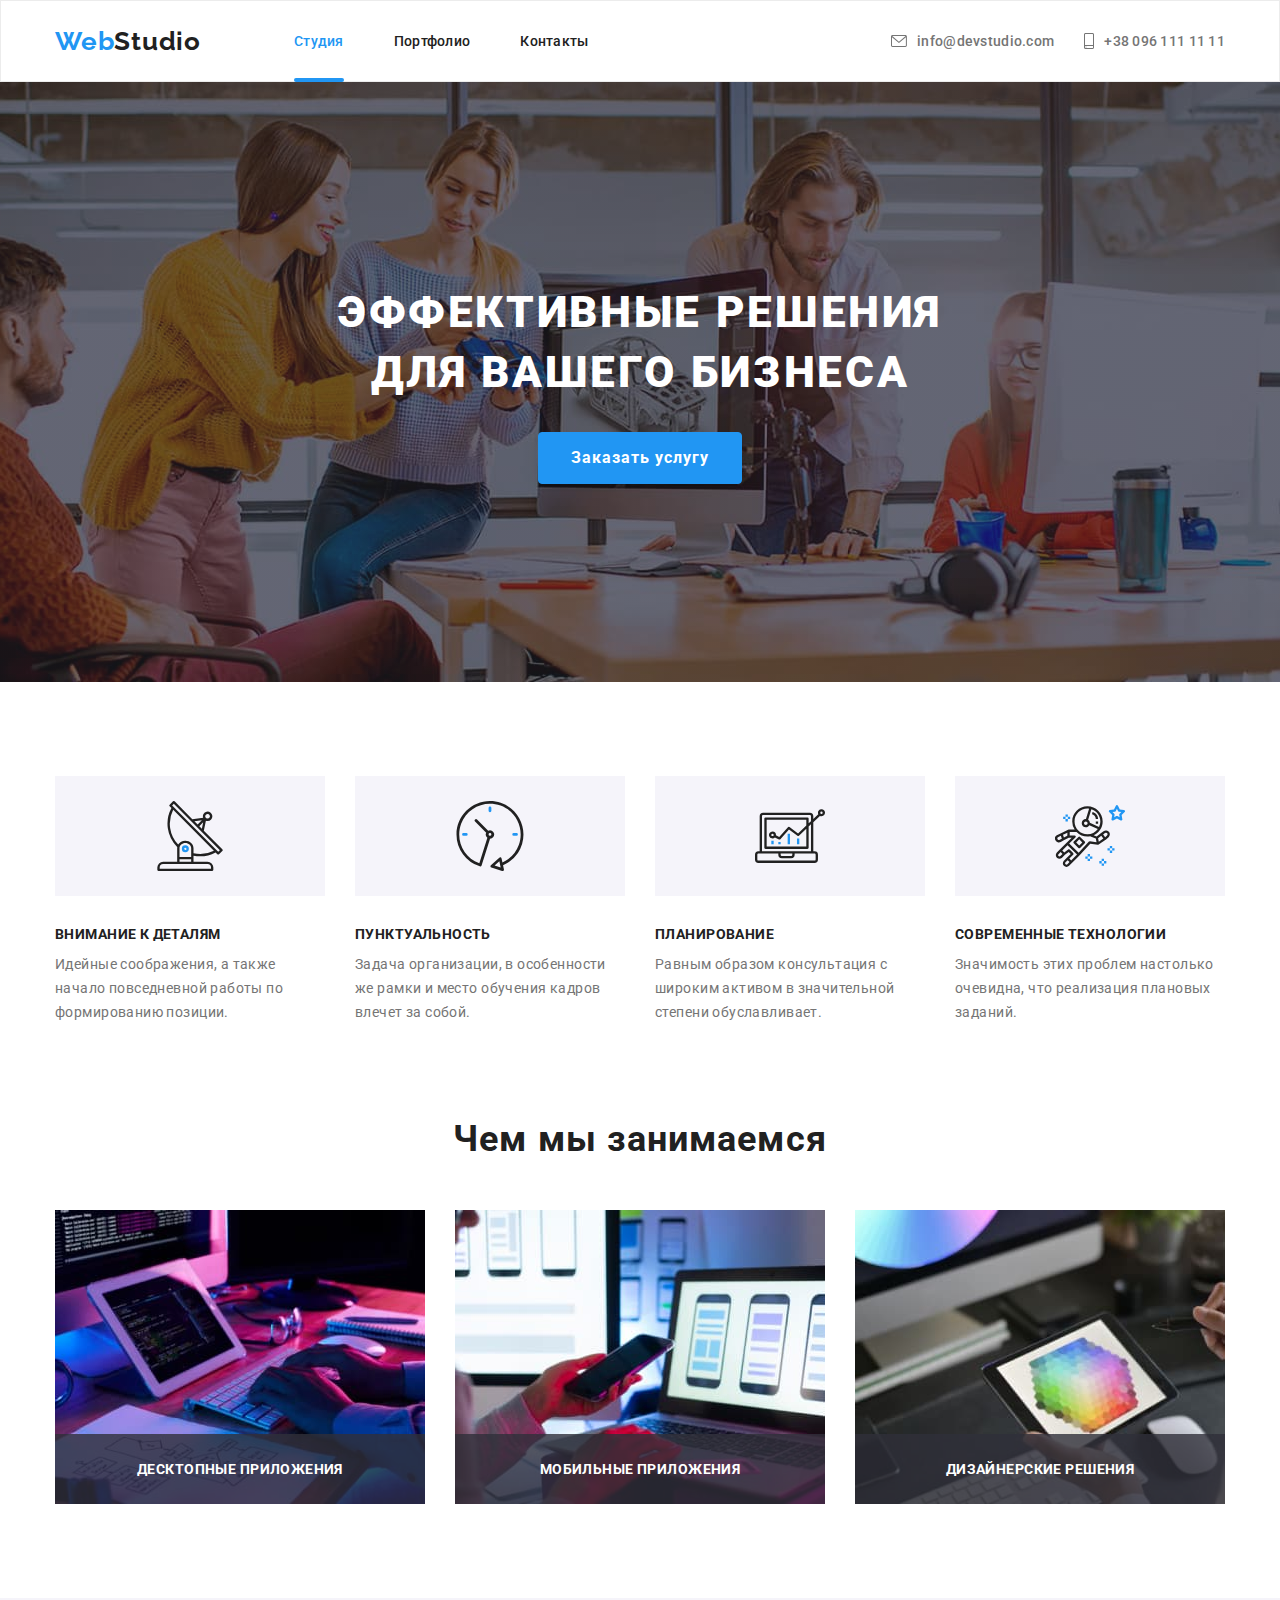
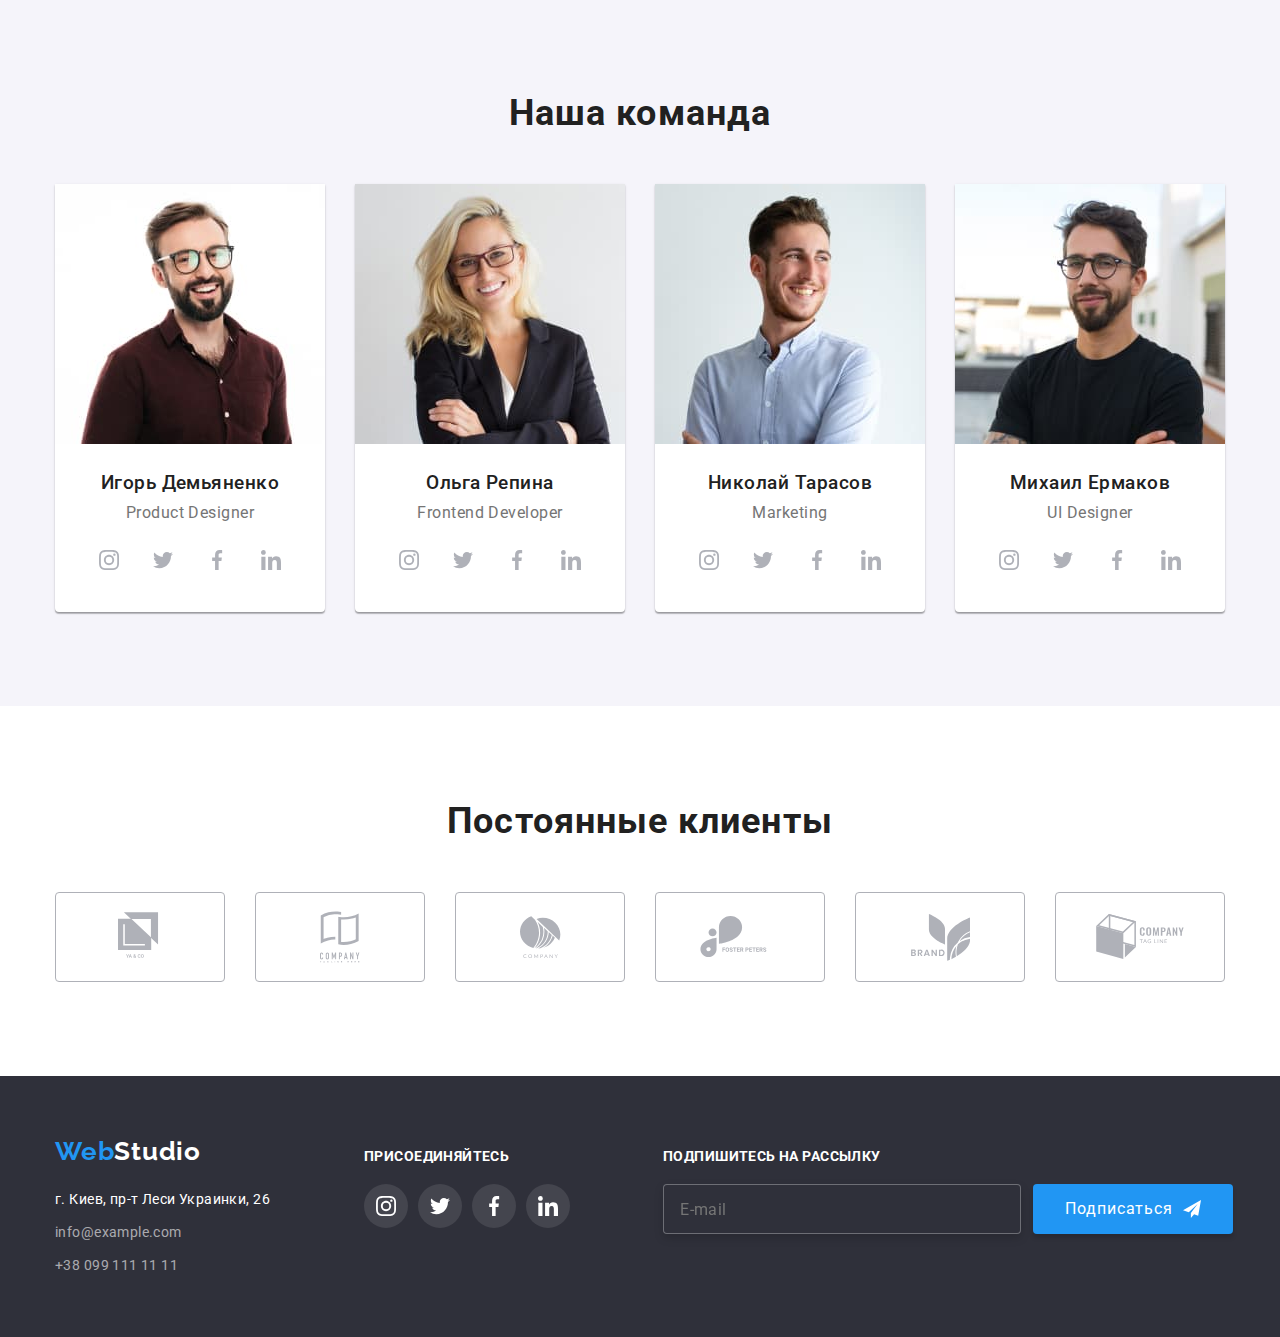
==== index.html @ a50c36ca "hw07-v1" ====
<!DOCTYPE html>
<html lang="ru">
  <head>
    <meta charset="UTF-8">
    <meta name="viewport" content="width=device-width, initial-scale=1.0">
    <title>Головна</title>
    <!-- <link rel="stylesheet" href="./css/modern-normalize.min.css"> -->
    <!-- <link rel="stylesheet" href="https://cdnjs.cloudflare.com/ajax/libs/modern-normalize/1.0.0/modern-normalize.min.css"
      integrity="sha512-ISS7cAi1PEhQ8jnbJpJZMd29NlhNj4AWYyLOSp2CE/CsHxTCu+r+t0D2yoJudVrd0/8fTVPUVDzY5Tvli75u/g=="
      crossorigin="anonymous" /> -->
    <link rel="preconnect" href="https://fonts.gstatic.com">
    <link
      href="https://fonts.googleapis.com/css2?family=Raleway:wght@700&family=Roboto:wght@400;500;700;900&display=swap"
      rel="stylesheet">
    <link rel="stylesheet" href="./css/main.min.css">
  </head>
  <body>
    <header class="section section-header"> 
      <div class="container list">  
      <nav class="nav list">
        <a class="logo" href="./index.html"><span class="logo__accent">Web</span>Studio</a>
        <ul class="nav__list list">
          <li class="nav__item"><a href="./index.html" class="nav__current-link">Студия</a></li>
          <li class="nav__item"><a href="./portfolio.html" class="nav__link">Портфолио</a></li>
          <li class="nav__item"><a href="#" class="nav__link">Контакты</a></li>
        </ul>   
      </nav> 
      <ul class="contacts list">   
        <li class="contacts__first-item">
          <a class="contacts__link link" href="mailto:info@devstudio.com">
            <svg class="contacts__icon" width="16px" height="12px">
              <use href="./images/icons.svg#mail"></use>
            </svg>
            <p>info@devstudio.com</p>
          </a>
        </li>
        <li>
          <a class="contacts__link link" href="tel:+380961111111">
            <svg class="contacts__icon" width="10px" height="16px">
              <use href="./images/icons.svg#smartphone"></use>
            </svg>
            <p>+38 096 111 11 11</p>
        </a> 
        </li>
      </ul>
      </div>
    </header>
    <main>
      <section class="title-section">
        <div class="container">
        <h1 class="title">Эффективные решения для вашего бизнеса</h1>
        <button class="title-button" data-modal-open>Заказать услугу</button>
        </div>
      </section>  
      <section class="decision-section">
        <div class="container decision">
        <ul class="decision-list">
          <li class="decision-list-li decision-list-item">
            <article class="decision-section-card">
              <div class="decision-icon-div">
                <svg class="decision-icon" width="70px" height="70px">
                  <use href="./images/icons.svg#antenna"></use>
                </svg>
              </div> 
              <div class="decision-card-content">
                <h3 class="decision-item">Внимание к деталям</h3>
                <p class="decision-item-text">Идейные соображения, а также начало повседневной работы по формированию позиции.</p>
              </div>
            </article>
          </li> 
          <li class="decision-list-li decision-list-item">
            <article class="decision-section-card">
              <div class="decision-icon-div">
                <svg class="decision-icon" width="70px" height="70px">
                  <use href="./images/icons.svg#clock"></use>
                </svg>
              </div>
              <div class="decision-card-content">
                <h3 class="decision-item">Пунктуальность</h3>
                <p class="decision-item-text">Задача организации, в особенности же рамки и место обучения кадров влечет за собой.</p>
              </div>
            </article>
          </li> 
          <li class="decision-list-li decision-list-item">
            <article class="decision-section-card">
              <div class="decision-icon-div">
                <svg class="decision-icon" width="70px" height="70px">
                  <use href="./images/icons.svg#diagram"></use>
                </svg>
              </div>
              <div>
                <h3 class="decision-item">Планирование</h3>
                <p class="decision-item-text">Равным образом консультация с широким активом в значительной степени обуславливает.</p>
              </div>
            </article>
          </li> 
          <li class="decision-list-li">
            <article class="decision-section-card">
              <div class="decision-icon-div">
                <svg class="decision-icon" width="70px" height="70px">
                  <use href="./images/icons.svg#astronaut"></use>
                </svg>
              </div>
              <div>
                <h3 class="decision-item">Современные технологии</h3>
                <p class="decision-item-text">Значимость этих проблем настолько очевидна, что реализация плановых заданий.</p>
              </div>
            </article>  
           </li> 
          </ul>
        </div>  
      </section>
      <section class="we-do-section">
        <div class="container">
        <h2 class="subtitle">Чем мы занимаемся</h2>
          <ul class="we-do-ul">
            <li class="we-do-ul-li">
              <div class="we-do-thumb">
                <div>
                  <img src="./images/we_do_1.jpg" alt="close-up-image-programer-working-his-desk-office">
                </div>
                <div class="we-do-thumb-paragraph">
                  <p>Десктопные приложения</p>
                </div> 
              </div>
            </li>
            <li class="we-do-ul-li">
              <div class="we-do-thumb">
                <div>
                  <img src="./images/we_do_2.jpg" alt="web-ui-designers-are-developing-application-smartphones-team-creators-is-working-interface-mobile-phones">
                </div>
                <div class="we-do-thumb-paragraph">
                  <p>Мобильные приложения</p>
                </div>
              </div>
            </li>
            <li class="we-do-ul-li">
              <div class="we-do-thumb">
                <div>
                  <img src="./images/we_do_3.jpg" alt="creative-artist-web-design-with-working-colour-selection-graphic-tablet">
                </div>
                <div class="we-do-thumb-paragraph">
                  <p>Дизайнерские решения</p>
                </div>
              </div>
            </li>
          </ul> 
        </div>
      </section>
      <section class="team-section">
        <div class="container">
        <h2 class="subtitle">Наша команда</h2>
        <ul class="team-section-ul">
          <li class="team-section-li">
            <article class="team-section-card">
              <div class="team-section-card-img">
                <img src="./images/team_ihor_1.jpg" alt="demianenko-ihor">
              </div>
              <div class="team-section-card-content">
                <h3 class="team-section-name team-section-name-one">Игорь Демьяненко</h3>
                <p class="team-section-position">Product Designer</p>  
                <ul class="social-link">
                  <li class="social-link-li">
                    <a class="social-link-a" href="#">
                      <svg class="social-link-icon" width="20px" height="20px">
                        <use href="./images/icons.svg#instagram"></use>
                      </svg>
                    </a>
                  </li>
                  <li class="social-link-li">
                    <a class="social-link-a" href="#">
                      <svg class="social-link-icon" width="20px" height="20px">
                        <use href="./images/icons.svg#twitter"></use>
                      </svg>
                    </a>
                  </li>
                  <li class="social-link-li">
                    <a class="social-link-a" href="#">
                      <svg class="social-link-icon" width="20px" height="20px">
                        <use href="./images/icons.svg#facebook"></use>
                      </svg>
                    </a>
                  </li>
                  <li class="social-link-li">
                    <a class="social-link-a" href="#">
                      <svg class="social-link-icon" width="20px" height="20px">
                        <use href="./images/icons.svg#linkedin"></use>
                      </svg>
                    </a>
                  </li>
                </ul>    
              </div>
            </article>            
          </li>                
          <li class="team-section-li">
            <article class="team-section-card">
              <div class="team-section-card-img">
                <img src="./images/team_olga_2.jpg" alt="repina-olga">
              </div>
              <div class="team-section-card-content">
                <h3 class="team-section-name">Ольга Репина</h3>
                <p class="team-section-position">Frontend Developer</p>
                <ul class="social-link">
                  <li class="social-link-li">
                    <a class="social-link-a" href="#">
                      <svg class="social-link-icon" width="20px" height="20px">
                        <use href="./images/icons.svg#instagram"></use>
                      </svg>
                    </a>
                  </li>
                  <li class="social-link-li">
                    <a class="social-link-a" href="#">
                      <svg class="social-link-icon" width="20px" height="20px">
                        <use href="./images/icons.svg#twitter"></use>
                      </svg>
                    </a>
                  </li>
                  <li class="social-link-li">
                    <a class="social-link-a" href="#">
                      <svg class="social-link-icon" width="20px" height="20px">
                        <use href="./images/icons.svg#facebook"></use>
                      </svg>
                    </a>
                  </li>
                  <li class="social-link-li">
                    <a class="social-link-a" href="#">
                      <svg class="social-link-icon" width="20px" height="20px">
                        <use href="./images/icons.svg#linkedin"></use>
                      </svg>
                    </a>
                  </li>
                </ul>
              </div>
            </article>               
          </li>               
          <li class="team-section-li">
            <article class="team-section-card">
              <div class="team-section-card-img">
                <img src="./images/team_nikolai_3.jpg" alt="tarasov-nikolai">
              </div>
              <div class="team-section-card-content">
                <h3 class="team-section-name">Николай Тарасов</h3>
                <p class="team-section-position">Marketing</p>
                <ul class="social-link">
                  <li class="social-link-li">
                    <a class="social-link-a" href="#">
                      <svg class="social-link-icon" width="20px" height="20px">
                        <use href="./images/icons.svg#instagram"></use>
                      </svg>
                    </a>
                  </li>
                  <li class="social-link-li">
                    <a class="social-link-a" href="#">
                      <svg class="social-link-icon" width="20px" height="20px">
                        <use href="./images/icons.svg#twitter"></use>
                      </svg>
                    </a>
                  </li>
                  <li class="social-link-li">
                    <a class="social-link-a" href="#">
                      <svg class="social-link-icon" width="20px" height="20px">
                        <use href="./images/icons.svg#facebook"></use>
                      </svg>
                    </a>
                  </li>
                  <li class="social-link-li">
                    <a class="social-link-a" href="#">
                      <svg class="social-link-icon" width="20px" height="20px">
                        <use href="./images/icons.svg#linkedin"></use>
                      </svg>
                    </a>
                  </li>
                </ul>
              </div>
            </article>            
          </li>               
          <li class="team-section-li">
            <article class="team-section-card">
              <div class="team-section-card-img">
                <img src="./images/team_mikhail_4.jpg" alt="yermakov-mikhail">
              </div>
                <div class="team-section-card-content">
                <h3 class="team-section-name">Михаил Ермаков</h3>
                <p class="team-section-position">UI Designer</p>
                <ul class="social-link">
                  <li class="social-link-li">
                    <a class="social-link-a" href="#">
                      <svg class="social-link-icon" width="20px" height="20px">
                        <use href="./images/icons.svg#instagram"></use>
                      </svg>
                    </a>
                  </li>
                  <li class="social-link-li">
                    <a class="social-link-a" href="#">
                      <svg class="social-link-icon" width="20px" height="20px">
                        <use href="./images/icons.svg#twitter"></use>
                      </svg>
                    </a>
                  </li>
                  <li class="social-link-li">
                    <a class="social-link-a" href="#">
                      <svg class="social-link-icon" width="20px" height="20px">
                        <use href="./images/icons.svg#facebook"></use>
                      </svg>
                    </a>
                  </li>
                  <li class="social-link-li">
                    <a class="social-link-a" href="#">
                      <svg class="social-link-icon" width="20px" height="20px">
                        <use href="./images/icons.svg#linkedin"></use>
                      </svg>
                    </a>
                  </li>
                </ul>
              </div>
            </article>           
          </li>
        </ul>
      </div>
      </section>
      <section class="clients-section">
        <div class="container">
          <h2 class="subtitle">Постоянные клиенты</h2>
          <ul class="clients-ul">
            <li class="clients-li">
              <a class="clients-a" href="#">
                <svg class="clients-icon" width="44.27px" height="49.23px">
                  <use href="./images/icons.svg#client-logo-1"></use>
                </svg>
              </a>
            </li>
            <li class="clients-li">
              <a class="clients-a" href="#">
                <svg class="clients-icon" width="40px" height="52px">
                  <use href="./images/icons.svg#client-logo-2"></use>
                </svg>
              </a>
            </li>
            <li class="clients-li">
              <a class="clients-a" href="#">
                <svg class="clients-icon" width="41px" height="42.6px">
                  <use href="./images/icons.svg#client-logo-3"></use>
                </svg>
              </a>
            </li>
            <li class="clients-li">
              <a class="clients-a" href="#">
                <svg class="clients-icon" width="79.66px" height="42.02px">
                  <use href="./images/icons.svg#client-logo-4"></use>
                </svg>
              </a>
            </li>
            <li class="clients-li">
              <a class="clients-a" href="#">
                <svg class="clients-icon" width="59px" height="47px">
                  <use href="./images/icons.svg#client-logo-5"></use>
                </svg>
              </a>
            </li>
            <li class="clients-li">
              <a class="clients-a" href="#">
                <svg class="clients-icon" width="88.48px" height="45.44px">
                  <use href="./images/icons.svg#client-logo-6"></use>
                </svg>
              </a>
           </li>
          </ul>
        </div>
      </section>
    </main>   
    <footer class="section footer-section">
      <div class="container footer">
        <div class="footer-contacts footer__div">
          <a href="./index.html" class="logo footer-contacts__logo"><span class="logo__accent">Web</span>Studio</a>
          <address>
            <p>г. Киев, пр-т Леси Украинки, 26</p>
            <ul class="footer-contacts__list">
              <li class="footer-contacts__item"><a href="mailto:info@example.com" class="footer-contacts__link">info@example.com</a></li>
              <li class="footer-contacts__item"><a href="tel:+380991111111" class="footer-contacts__link">+38 099 111 11 11</a></li>
            </ul>
          </address>          
        </div>
        <div class="footer-social-links footer__div">
          <p class="footer-social-links__topic footer__topic">Присоединяйтесь</p>
          <ul class="footer-social-links__list social-link">
            <li class="footer-social-links__item">
              <a class="social-link-a" href="#">
                <svg class="social-link-icon" width="20px" height="20px">
                  <use href="./images/icons.svg#instagram"></use>
                </svg>
              </a>
            </li>
            <li class="footer-social-links__item">
              <a class="social-link-a" href="#">
                <svg class="social-link-icon" width="20px" height="20px">
                  <use href="./images/icons.svg#twitter"></use>
                </svg>
              </a>
            </li>
            <li class="footer-social-links__item">
              <a class="social-link-a" href="#">
                <svg class="social-link-icon" width="20px" height="20px">
                  <use href="./images/icons.svg#facebook"></use>
                </svg>
              </a>
            </li>
            <li class="footer-social-links__item">
              <a class="social-link-a" href="#">
                <svg class="social-link-icon" width="20px" height="20px">
                  <use href="./images/icons.svg#linkedin"></use>
                </svg>
              </a>
            </li>
          </ul>  
        </div>
        <div class="footer__div"> 
          <p class="footer__topic">Подпишитесь на рассылку</p>
          <div class="footer-signup">
             <div>
              <input type="email" class="footer-signup__input" name="footer-signup-input" placeholder="E-mail"/>
             </div>
            <div>
              <button type="submit" class="footer-signup__button">Подписаться
                <svg class="footer-signup__icon" width="18px" height="18px">
                  <use href="./images/icons.svg#icon-send"></use>
                </svg>
              </button>
            </div>  
          </div>
        </div>
      </div>
    </footer>
    <div class="backdrop is-hidden" data-modal>
      <div class="modal">
        <div class="modal__close-div">
          <button class="modal__close-button" data-modal-close>
            <svg width="18px" height="18px">
              <use href="./images/icons.svg#close-button"></use>
            </svg>
          </button>
        </div>
        <div>
          <form class="signup-form" name="signup_form" autocomplete="on" novalidate>
            <ul class="signup-form__list">
              <li>
                <b class="signup-form__title">Оставьте свои данные, мы вам перезвоним</b>
              </li>
              <li class="signup-form__item">
                <label for="signup-username" class="signup-form__label">Имя</label>
                <div class="signup-form__div">
                 <input type="text" class="signup-form__input" name="signup-username" id="signup-username"/>
                 <svg class="signup-form__icon" width="18px" height="18px">
                   <use href="./images/icons.svg#modal-person"></use>
                 </svg>
                </div> 
              </li>
              <li class="signup-form__item">
                <label for="signup-phone" class="signup-form__label">Телефон</label>
                <div class="signup-form__div">
                  <input type="tel" class="signup-form__input" name="signup-phone" id="signup-phone"/>
                  <svg class="signup-form__icon" width="18px" height="18px">
                    <use href="./images/icons.svg#modal-phone"></use>
                  </svg>
                </div>  
              </li>          
              <li class="signup-form__item">
                <label for="signup-email" class="signup-form__label">Почта</label>
                <div class="signup-form__div">
                  <input type="email" class="signup-form__input" name="signup-email" id="signup-email"/>
                  <svg class="signup-form__icon" width="18px" height="18px">
                    <use href="./images/icons.svg#modal-email"></use>
                  </svg>
                </div>
              </li>
              <li class="signup-form__item signup__comment">
                <label for="signup-comment" class="signup-form__label">Комментарий</label>
                <textarea class="signup-form__input comment-input" name="signup-comment" placeholder="Введите текст" id="signup-comment"></textarea>
              </li>
              <li class="signup-form__item signup-form__agreement">
                <label class="signup-form__label signup-form__agreement-label">
                  <input type="checkbox" class="signup-form__checkbox--default" name="signup-agreement" value="agree"/>
                  <!-- <span class="signup-checkbox"> -->
                    <svg class="signup-form__checkbox-icon" width="16px" height="15px">
                      <use href="./images/icons.svg#full-check"></use>
                    </svg>
                  <!-- </span> -->
                  <span class="signup-form__agreement-text">Соглашаюсь с рассылкой и принимаю <a class="signup-form__agreement-link" href="#">Условия договора</a></span>
                </label>
                <!-- <input type="checkbox" class="signup-checkbox-default" name="signup-agreement" value="agree" id="signup-agreement"/>
                <span class="signup-checkbox">
                  <svg class="signup-checkbox-icon" width="11px" height="8px">
                    <use href="./images/icons.svg#check"></use>
                  </svg>
                </span>
                <label for="signup-agreement" class="signup-label agreement-label">Соглашаюсь с рассылкой и принимаю <a class="agreement-link" href="#">Условия договора</a></label>  -->
              </li>
              <li class="signup-form__item-button button">
                <button type="submit" class="signup-form__button">Отправить</button>
              </li>
              <!-- <li class="signup-div-button button">
                <button type="submit" class="signup-button">Отправить</button>
              </li> -->
            </ul>                 
          </form>
        </div>
      </div>
    </div>
    <script src="./js/modal.js"></script>
    <!-- <script>
      (() => {
        const header = document.querySelector('.head-section');
        const { height } = header.getBoundingClientRect();
        document.body.style = 'padding-top: ${height}px';
      })();       
    </script> -->
  </body>
</html>
---- css/main.min.css ----
/*! modern-normalize v1.0.0 | MIT License | https://github.com/sindresorhus/modern-normalize */*,*::before,*::after{-webkit-box-sizing:border-box;box-sizing:border-box}:root{-moz-tab-size:4;-o-tab-size:4;tab-size:4}html{line-height:1.15;-webkit-text-size-adjust:100%}body{margin:0;padding:0}img{display:block;max-width:100%;height:auto}hr{height:0;color:inherit}abbr[title]{-webkit-text-decoration:underline dotted;text-decoration:underline dotted}b,strong{font-weight:bolder}code,kbd,samp,pre{font-family:ui-monospace, SFMono-Regular, Consolas, "Liberation Mono", Menlo, monospace;font-size:1em}small{font-size:80%}sub,sup{font-size:75%;line-height:0;position:relative;vertical-align:baseline}sub{bottom:-0.25em}sup{top:-0.5em}table{text-indent:0;border-color:inherit}button,input,optgroup,select,textarea{font-family:inherit;font-size:100%;line-height:1.15;margin:0}address{font-style:normal}ul{list-style:none;padding:0;margin:0}a{text-decoration:none}button,select{text-transform:none}button,[type="button"],[type="reset"],[type="submit"]{-webkit-appearance:button}::-moz-focus-inner{border-style:none;padding:0}:-moz-focusring{outline:1px dotted ButtonText}:-moz-ui-invalid{box-shadow:none}legend{padding:0}progress{vertical-align:baseline}::-webkit-inner-spin-button,::-webkit-outer-spin-button{height:auto}[type="search"]{-webkit-appearance:textfield;outline-offset:-2px}::-webkit-search-decoration{-webkit-appearance:none}::-webkit-file-upload-button{-webkit-appearance:button;font:inherit}summary{display:list-item}*{margin:0;padding:0;-webkit-box-sizing:border-box;box-sizing:border-box}body{font-family:'Roboto', sans-serif;color:#212121;font-style:normal;font-weight:400;font-size:14px;padding-left:0px}address p{margin:20px 0 0 0}textarea{resize:none}.logo{font-family:'Raleway', sans-serif;font-weight:700;font-size:26px;line-height:31px;letter-spacing:0.03em;outline:none;color:#212121;margin-right:93px}.logo__accent{color:#2196F3}.list{display:-webkit-box;display:-ms-flexbox;display:flex;list-style-type:none;-webkit-box-align:center;-ms-flex-align:center;align-items:center}.nav__list :not(:last-child){margin-right:50px}.nav__item{position:relative}.nav__link{display:block;padding:32px 0;font-weight:500;line-height:16px;letter-spacing:0.02em;outline:none;color:#212121;-webkit-transition:color 250ms cubic-bezier(0.4, 0, 0.2, 1);transition:color 250ms cubic-bezier(0.4, 0, 0.2, 1)}.nav__link:visited{color:#212121}.nav__link:hover{color:#2196F3;-webkit-transition:color 250ms cubic-bezier(0.4, 0, 0.2, 1);transition:color 250ms cubic-bezier(0.4, 0, 0.2, 1)}.nav__link:focus{color:#2196F3;-webkit-transition:color 250ms cubic-bezier(0.4, 0, 0.2, 1);transition:color 250ms cubic-bezier(0.4, 0, 0.2, 1)}.nav__current-link{position:relative;display:block;padding:32px 0;font-weight:500;line-height:16px;letter-spacing:0.02em;outline:none;color:#2196F3;-webkit-transition:color 250ms cubic-bezier(0.4, 0, 0.2, 1);transition:color 250ms cubic-bezier(0.4, 0, 0.2, 1)}.nav__current-link::after{position:absolute;left:0;bottom:-1px;content:'';width:100%;height:4px;background-color:#2196F3;border-radius:2px}.button{display:-webkit-box;display:-ms-flexbox;display:flex;-webkit-box-align:center;-ms-flex-align:center;align-items:center;text-align:center}.section{display:-webkit-box;display:-ms-flexbox;display:flex}.section-header{position:-webkit-sticky;position:sticky;top:-1px;z-index:2;background-color:#fff;color:#212121;padding:0;border:1px solid #ECECEC}.container{width:1200px;padding:0 15px;margin:0 auto;border-width:1px}.container:focus{outline:none}.contacts{margin-left:auto}.contacts__first-item{margin-right:30px}.contacts__icon{margin-right:10px;fill:currentColor}.contacts__link{color:#757575;font-weight:500;line-height:16px;letter-spacing:0.02em;outline:none;-webkit-transition:color 250ms cubic-bezier(0.4, 0, 0.2, 1);transition:color 250ms cubic-bezier(0.4, 0, 0.2, 1)}.contacts__link.link{display:-webkit-box;display:-ms-flexbox;display:flex;-webkit-box-align:center;-ms-flex-align:center;align-items:center;-webkit-box-pack:center;-ms-flex-pack:center;justify-content:center;white-space:nowrap}.contacts__link:visited{color:#757575}.contacts__link:hover{color:#2196F3;-webkit-transition:color 250ms cubic-bezier(0.4, 0, 0.2, 1);transition:color 250ms cubic-bezier(0.4, 0, 0.2, 1)}.contacts__link:focus{color:#2196F3;-webkit-transition:color 250ms cubic-bezier(0.4, 0, 0.2, 1);transition:color 250ms cubic-bezier(0.4, 0, 0.2, 1)}.footer-section{background-color:#2F303A;color:#fff;line-height:24px;letter-spacing:0.03em;padding:60px 0}.footer{display:-webkit-box;display:-ms-flexbox;display:flex;-webkit-box-align:center;-ms-flex-align:center;align-items:center}.footer__div{margin-bottom:auto}.footer__topic{font-weight:700;line-height:16px;letter-spacing:0.03em;text-transform:uppercase;margin:12px 0 20px 0}.footer-contacts{margin-right:70px}.footer-contacts__logo{color:#fff}.footer-contacts__list{margin:0;display:-webkit-box;display:-ms-flexbox;display:flex;-webkit-box-orient:vertical;-webkit-box-direction:normal;-ms-flex-direction:column;flex-direction:column}.footer-contacts__item{margin-top:9px}.footer-contacts__link{color:rgba(255,255,255,0.6);outline:none;line-height:24px;letter-spacing:0.03em;-webkit-transition:color 250ms cubic-bezier(0.4, 0, 0.2, 1);transition:color 250ms cubic-bezier(0.4, 0, 0.2, 1)}.footer-contacts__link:visited{color:rgba(255,255,255,0.6)}.footer-contacts__link:hover{color:#2196F3;-webkit-transition:color 250ms cubic-bezier(0.4, 0, 0.2, 1);transition:color 250ms cubic-bezier(0.4, 0, 0.2, 1)}.footer-contacts__link:focus{color:#2196F3;-webkit-transition:color 250ms cubic-bezier(0.4, 0, 0.2, 1);transition:color 250ms cubic-bezier(0.4, 0, 0.2, 1)}.footer-social-links{margin-right:93px}.footer-social-links__item{fill:#fff;background-color:rgba(255,255,255,0.1);border-radius:50%;outline:none}.footer-social-links__item:visited{fill:#fff;background-color:rgba(255,255,255,0.1)}.footer-social-links__item:hover,.footer-social-links__item:focus{background-color:#2196F3;border-radius:50%;outline:none;-webkit-transition:background-color 250ms cubic-bezier(0.4, 0, 0.2, 1);transition:background-color 250ms cubic-bezier(0.4, 0, 0.2, 1)}.footer-social-links__item .social-link-a :visited{fill:#fff}.footer-signup{display:-webkit-box;display:-ms-flexbox;display:flex;-webkit-box-align:center;-ms-flex-align:center;align-items:center;-webkit-box-pack:center;-ms-flex-pack:center;justify-content:center;white-space:nowrap}.footer-signup__input{width:358px;height:50px;padding:15px 16px;border:1px solid rgba(255,255,255,0.3);-webkit-box-sizing:border-box;box-sizing:border-box;-webkit-filter:drop-shadow(0px 4px 4px rgba(0,0,0,0.15));filter:drop-shadow(0px 4px 4px rgba(0,0,0,0.15));border-radius:4px;color:rgba(255,255,255,0.6);font-size:16px;line-height:20px;letter-spacing:0.03em;background-color:#2F303A;margin-right:12px}.footer-signup__button{width:200px;height:50px;display:-webkit-box;display:-ms-flexbox;display:flex;-webkit-box-align:center;-ms-flex-align:center;align-items:center;-webkit-box-pack:center;-ms-flex-pack:center;justify-content:center;font-size:16px;line-height:30px;letter-spacing:0.06em;color:currentColor;background-color:#2196F3;-webkit-box-shadow:0px 4px 4px rgba(0,0,0,0.15);box-shadow:0px 4px 4px rgba(0,0,0,0.15);border-radius:4px;border:currentColor}.footer-signup__icon{margin-left:10px;fill:currentColor}.title-section{background-color:#2F303A;text-align:center;padding:200px 0;max-width:1600px;height:600px;margin:0 auto;background-image:-webkit-gradient(linear, left top, right top, from(rgba(47,48,58,0.4)), to(rgba(47,48,58,0.4))),url("../images/hero-background.jpg");background-image:linear-gradient(to right, rgba(47,48,58,0.4), rgba(47,48,58,0.4)),url("../images/hero-background.jpg");background-repeat:no-repeat;background-position:center;background-size:cover}.title{max-width:696px;margin:0 auto;text-align:center;color:#fff;font-weight:900;font-size:44px;line-height:60px;letter-spacing:0.06em;text-transform:uppercase}.title-button{background-color:#2196F3;font-weight:700;font-size:16px;line-height:30px;letter-spacing:0.06em;color:#fff;padding:10px 32px;margin-top:30px;border:1px solid #2196F3;border-radius:4px;-webkit-box-shadow:0px 4px 4px rgba(0,0,0,0.15);box-shadow:0px 4px 4px rgba(0,0,0,0.15)}.decision-section{padding:94px 0}.decision-list{display:-webkit-box;display:-ms-flexbox;display:flex;-webkit-box-align:center;-ms-flex-align:center;align-items:center}.decision-list-item{margin-right:30px}.decision-section-card{margin:0}.decision-card-content{margin:0}.decision-icon-div{display:-webkit-box;display:-ms-flexbox;display:flex;width:270px;height:120px;-webkit-box-pack:center;-ms-flex-pack:center;justify-content:center;-webkit-box-align:center;-ms-flex-align:center;align-items:center;margin:0 0 30px 0;background-color:#F5F4FA;fill:text-main-dark}.decision-item{font-weight:700;font-size:14px;line-height:16px;letter-spacing:0.03em;text-transform:uppercase;margin:0 0 10px 0}.decision-item-text{display:block;width:270px;color:#757575;line-height:24px;letter-spacing:0.03em;margin:0;text-transform:none}.subtitle{font-weight:700;font-size:36px;line-height:42px;text-align:center;letter-spacing:0.03em;margin:0 0 50px 0}.we-do-section{padding-bottom:94px}.we-do-ul{display:-webkit-box;display:-ms-flexbox;display:flex}.we-do-ul :last-child{margin-right:0}.we-do-ul-li{margin-right:30px}.we-do-thumb{position:relative;width:370px}.we-do-thumb-paragraph{position:absolute;bottom:0;text-align:center;width:100%;padding:27px 0;font-weight:bold;font-size:14px;line-height:16px;letter-spacing:0.03em;text-transform:uppercase;color:#fff;background:rgba(47,48,58,0.8)}.team-section{background-color:#F5F4FA;padding:94px 0}.team-section-ul{display:-webkit-box;display:-ms-flexbox;display:flex;-webkit-box-align:center;-ms-flex-align:center;align-items:center}.team-section-ul :last-child{margin-right:0}.team-section-li{margin:0 30px 0 0;background-color:#fff;-webkit-box-shadow:0px 1px 3px rgba(0,0,0,0.12),0px 1px 1px rgba(0,0,0,0.14),0px 2px 1px rgba(0,0,0,0.2);box-shadow:0px 1px 3px rgba(0,0,0,0.12),0px 1px 1px rgba(0,0,0,0.14),0px 2px 1px rgba(0,0,0,0.2);border-radius:0px 0px 4px 4px}.team-section-card-img{width:270px}.team-section-card-content{display:-webkit-box;display:-ms-flexbox;display:flex;-webkit-box-orient:vertical;-webkit-box-direction:normal;-ms-flex-direction:column;flex-direction:column;-webkit-box-align:center;-ms-flex-align:center;align-items:center;font-size:16px;line-height:19px;letter-spacing:0.03em;padding:30px 0}.team-section-name{font-weight:500;margin-bottom:10px}.team-section-position{color:#757575;font-size:16px;line-height:19px;text-align:center;letter-spacing:0.03em;margin-bottom:16px}.social-link{display:-webkit-box;display:-ms-flexbox;display:flex;padding:0}.social-link :not(:first-child){margin-left:10px}.social-link-li{color:#AFB1B8;-webkit-transition:color 250ms cubic-bezier(0.4, 0, 0.2, 1);transition:color 250ms cubic-bezier(0.4, 0, 0.2, 1)}.social-link-li :visited{color:#AFB1B8}.social-link-li :hover,.social-link-li :focus{border-radius:50%;fill:#fff;background-color:#2196F3;outline:none;-webkit-transition:background-color 250ms cubic-bezier(0.4, 0, 0.2, 1),fill 250ms cubic-bezier(0.4, 0, 0.2, 1);transition:background-color 250ms cubic-bezier(0.4, 0, 0.2, 1),fill 250ms cubic-bezier(0.4, 0, 0.2, 1)}.social-link-a{display:-webkit-box;display:-ms-flexbox;display:flex;-webkit-box-pack:center;-ms-flex-pack:center;justify-content:center;-webkit-box-align:center;-ms-flex-align:center;align-items:center;width:44px;height:44px;fill:currentColor;color:currentColor;border-radius:50%;-webkit-transition:background-color 250ms cubic-bezier(0.4, 0, 0.2, 1),fill 250ms cubic-bezier(0.4, 0, 0.2, 1);transition:background-color 250ms cubic-bezier(0.4, 0, 0.2, 1),fill 250ms cubic-bezier(0.4, 0, 0.2, 1)}.social-link-a :hover,.social-link-a :focus{border-radius:0;background-color:#2196f3;-webkit-transition:background-color 250ms cubic-bezier(0.4, 0, 0.2, 1),fill 250ms cubic-bezier(0.4, 0, 0.2, 1);transition:background-color 250ms cubic-bezier(0.4, 0, 0.2, 1),fill 250ms cubic-bezier(0.4, 0, 0.2, 1)}.social-link-icon{border-color:none}.clients-section{padding:94px 0}.clients-ul{display:-webkit-box;display:-ms-flexbox;display:flex}.clients-ul :not(:first-child){margin-left:30px}.clients-ul :hover{fill:#2196F3;border-color:#2196F3;-webkit-transition:border-color 250ms cubic-bezier(0.4, 0, 0.2, 1),fill 250ms cubic-bezier(0.4, 0, 0.2, 1);transition:border-color 250ms cubic-bezier(0.4, 0, 0.2, 1),fill 250ms cubic-bezier(0.4, 0, 0.2, 1)}.clients-ul :focus{fill:#2196F3;border-color:#2196F3;outline:none;-webkit-transition:border-color 250ms cubic-bezier(0.4, 0, 0.2, 1),fill 250ms cubic-bezier(0.4, 0, 0.2, 1);transition:border-color 250ms cubic-bezier(0.4, 0, 0.2, 1),fill 250ms cubic-bezier(0.4, 0, 0.2, 1)}.clients-li{color:#AFB1B8;fill:#AFB1B8}.clients-a{display:-webkit-box;display:-ms-flexbox;display:flex;-webkit-box-align:center;-ms-flex-align:center;align-items:center;-webkit-box-pack:center;-ms-flex-pack:center;justify-content:center;width:170px;height:90px;fill:currentColor;color:currentColor;border:1px solid currentColor;-webkit-box-sizing:border-box;box-sizing:border-box;border-radius:4px;cursor:pointer;-webkit-transition:border-color 250ms cubic-bezier(0.4, 0, 0.2, 1),fill 250ms cubic-bezier(0.4, 0, 0.2, 1);transition:border-color 250ms cubic-bezier(0.4, 0, 0.2, 1),fill 250ms cubic-bezier(0.4, 0, 0.2, 1)}.clients-a :visited{fill:currentColor;color:currentColor}.backdrop{position:fixed;top:0;left:0;width:100%;height:100%;background:rgba(0,0,0,0.2);z-index:3;opacity:1;-webkit-transition:opacity 250ms cubic-bezier(0.4, 0, 0.2, 1);transition:opacity 250ms cubic-bezier(0.4, 0, 0.2, 1)}.backdrop.is-hidden{visibility:hidden;opacity:0;pointer-events:none;-webkit-transition:opacity 250ms cubic-bezier(0.4, 0, 0.2, 1),visibility 250ms cubic-bezier(0.4, 0, 0.2, 1);transition:opacity 250ms cubic-bezier(0.4, 0, 0.2, 1),visibility 250ms cubic-bezier(0.4, 0, 0.2, 1)}.backdrop.is-hidden .modal{-webkit-transform:translate(-50%, -50%) scale(0.1);transform:translate(-50%, -50%) scale(0.1);-webkit-transition:-webkit-transform 250ms cubic-bezier(0.4, 0, 0.2, 1);transition:-webkit-transform 250ms cubic-bezier(0.4, 0, 0.2, 1);transition:transform 250ms cubic-bezier(0.4, 0, 0.2, 1);transition:transform 250ms cubic-bezier(0.4, 0, 0.2, 1), -webkit-transform 250ms cubic-bezier(0.4, 0, 0.2, 1)}.modal{position:absolute;top:50%;left:50%;-webkit-transform:translate(-50%, -50%) scale(1);transform:translate(-50%, -50%) scale(1);width:528px;height:581px;background:#fff;-webkit-box-shadow:0px 1px 3px rgba(0,0,0,0.12),0px 1px 1px rgba(0,0,0,0.14),0px 2px 1px rgba(0,0,0,0.2);box-shadow:0px 1px 3px rgba(0,0,0,0.12),0px 1px 1px rgba(0,0,0,0.14),0px 2px 1px rgba(0,0,0,0.2);border-radius:4px;overflow-y:auto;-webkit-transition:-webkit-transform 250ms cubic-bezier(0.4, 0, 0.2, 1);transition:-webkit-transform 250ms cubic-bezier(0.4, 0, 0.2, 1);transition:transform 250ms cubic-bezier(0.4, 0, 0.2, 1);transition:transform 250ms cubic-bezier(0.4, 0, 0.2, 1), -webkit-transform 250ms cubic-bezier(0.4, 0, 0.2, 1)}.modal__close-button{position:absolute;top:8px;right:8px;padding:6px;display:-webkit-box;display:-ms-flexbox;display:flex;-webkit-box-pack:center;-ms-flex-pack:center;justify-content:center;-webkit-box-align:center;-ms-flex-align:center;align-items:center;border-radius:50%;border:1px solid rgba(0,0,0,0.1);fill:#000000;outline:none;-webkit-transition:fill 250ms cubic-bezier(0.4, 0, 0.2, 1);transition:fill 250ms cubic-bezier(0.4, 0, 0.2, 1)}.modal__close-div :hover,.modal__close-div :focus{fill:#2196F3;cursor:pointer;-webkit-transition:fill 250ms cubic-bezier(0.4, 0, 0.2, 1);transition:fill 250ms cubic-bezier(0.4, 0, 0.2, 1)}.signup-form{width:448px;margin:40px auto}.signup-form__list{display:-webkit-box;display:-ms-flexbox;display:flex;-webkit-box-orient:vertical;-webkit-box-direction:normal;-ms-flex-direction:column;flex-direction:column;-webkit-box-align:center;-ms-flex-align:center;align-items:center}.signup-form__title{display:block;text-align:center;font-weight:700;font-size:20px;line-height:23px;letter-spacing:0.03em;margin-bottom:12px}.signup-form__item{margin-bottom:10px;width:100%}.signup-form__item :hover,.signup-form__item :focus{cursor:pointer;border-color:#2196F3;outline:none;-webkit-transition:border-color 250ms cubic-bezier(0.4, 0, 0.2, 1);transition:border-color 250ms cubic-bezier(0.4, 0, 0.2, 1)}.signup-form__item :hover>.signup-form__icon{fill:#2196F3;-webkit-transition:fill 250ms cubic-bezier(0.4, 0, 0.2, 1);transition:fill 250ms cubic-bezier(0.4, 0, 0.2, 1)}.signup-form__item:focus>.signup-form__icon{fill:#2196F3;-webkit-transition:fill 250ms cubic-bezier(0.4, 0, 0.2, 1);transition:fill 250ms cubic-bezier(0.4, 0, 0.2, 1)}.signup__comment{margin-bottom:20px;padding:0}.signup-form__agreement{display:block;margin-bottom:30px}.signup-form__checkbox--default{-webkit-appearance:none;-moz-appearance:none;appearance:none;position:absolute;top:0;left:0}.signup-form__checkbox--default:checked+.signup-form__checkbox-icon{border:none;border-radius:2px;background-color:#2196F3;fill:#2196F3}.signup-form__checkbox-icon{margin-right:7px;border:2px solid #212121;border-radius:2px;background-color:#fff;fill:#fff}.signup-form__label{margin-bottom:4px;font-size:12px;line-height:14px;letter-spacing:0.01em;color:#757575}.signup-form__agreement-label{position:relative;display:-webkit-box;display:-ms-flexbox;display:flex;-webkit-box-pack:center;-ms-flex-pack:center;justify-content:center;-webkit-box-align:center;-ms-flex-align:center;align-items:center;margin-bottom:0;font-size:14px;line-height:24px;letter-spacing:0.03em}.signup-form__agreement-text{margin:0;padding:0}.signup-form__agreement-link{color:#2196F3;text-decoration:underline}.signup-form__input{border:1px solid rgba(33,33,33,0.2);border-radius:4px;width:100%;height:40px;padding-left:42px;-webkit-transition:border-color 250ms cubic-bezier(0.4, 0, 0.2, 1);transition:border-color 250ms cubic-bezier(0.4, 0, 0.2, 1)}.signup-form__input.comment-input{height:120px;padding:12px 16px;font-size:12px;line-height:14px;letter-spacing:0.01em}.signup-form__div{position:relative}.signup-form__icon{position:absolute;top:50%;-webkit-transform:translateY(-50%);transform:translateY(-50%);left:12px;fill:#212121;-webkit-transition:fill 250ms cubic-bezier(0.4, 0, 0.2, 1);transition:fill 250ms cubic-bezier(0.4, 0, 0.2, 1)}.signup-form__item-button{padding:0;margin:0}.signup-form__button{width:200px;height:50px;font-weight:700;font-size:16px;line-height:30px;letter-spacing:0.06em;color:#fff;background:#188CE8;-webkit-box-shadow:0px 4px 4px rgba(0,0,0,0.15);box-shadow:0px 4px 4px rgba(0,0,0,0.15);border-radius:4px;border-color:#2196F3;margin:0;padding:0}.project-section{padding:94px 0}.project-filter-ul{display:-webkit-box;display:-ms-flexbox;display:flex;-webkit-box-pack:center;-ms-flex-pack:center;justify-content:center;text-align:center;margin:0 0 50px 0}.project-filter-ul :not(:last-child){margin-right:8px}.project-filter-button{font-weight:500;font-size:16px;line-height:26px;text-align:center;letter-spacing:0.03em;background-color:#F5F4FA;padding:6px 22px;border:1px solid #F5F4FA;border-radius:4px;-webkit-transition:color 250ms cubic-bezier(0.4, 0, 0.2, 1),background-color 250ms cubic-bezier(0.4, 0, 0.2, 1),border 250ms cubic-bezier(0.4, 0, 0.2, 1);transition:color 250ms cubic-bezier(0.4, 0, 0.2, 1),background-color 250ms cubic-bezier(0.4, 0, 0.2, 1),border 250ms cubic-bezier(0.4, 0, 0.2, 1)}.project-filter-button:focus{color:#fff;background-color:#2196F3;outline:none;-webkit-box-shadow:0px 3px 1px rgba(0,0,0,0.1),0px 1px 2px rgba(0,0,0,0.08),0px 2px 2px rgba(0,0,0,0.12);box-shadow:0px 3px 1px rgba(0,0,0,0.1),0px 1px 2px rgba(0,0,0,0.08),0px 2px 2px rgba(0,0,0,0.12);border:1px solid #2196F3;-webkit-transition:color 250ms cubic-bezier(0.4, 0, 0.2, 1),background-color 250ms cubic-bezier(0.4, 0, 0.2, 1),border 250ms cubic-bezier(0.4, 0, 0.2, 1),-webkit-box-shadow 250ms cubic-bezier(0.4, 0, 0.2, 1);transition:color 250ms cubic-bezier(0.4, 0, 0.2, 1),background-color 250ms cubic-bezier(0.4, 0, 0.2, 1),border 250ms cubic-bezier(0.4, 0, 0.2, 1),-webkit-box-shadow 250ms cubic-bezier(0.4, 0, 0.2, 1);transition:color 250ms cubic-bezier(0.4, 0, 0.2, 1),box-shadow 250ms cubic-bezier(0.4, 0, 0.2, 1),background-color 250ms cubic-bezier(0.4, 0, 0.2, 1),border 250ms cubic-bezier(0.4, 0, 0.2, 1);transition:color 250ms cubic-bezier(0.4, 0, 0.2, 1),box-shadow 250ms cubic-bezier(0.4, 0, 0.2, 1),background-color 250ms cubic-bezier(0.4, 0, 0.2, 1),border 250ms cubic-bezier(0.4, 0, 0.2, 1),-webkit-box-shadow 250ms cubic-bezier(0.4, 0, 0.2, 1)}.project-filter-button:hover{color:#fff;background-color:#2196F3;outline:none;-webkit-box-shadow:0px 3px 1px rgba(0,0,0,0.1),0px 1px 2px rgba(0,0,0,0.08),0px 2px 2px rgba(0,0,0,0.12);box-shadow:0px 3px 1px rgba(0,0,0,0.1),0px 1px 2px rgba(0,0,0,0.08),0px 2px 2px rgba(0,0,0,0.12);border:1px solid #2196F3;-webkit-transition:color 250ms cubic-bezier(0.4, 0, 0.2, 1),background-color 250ms cubic-bezier(0.4, 0, 0.2, 1),border 250ms cubic-bezier(0.4, 0, 0.2, 1),-webkit-box-shadow 250ms cubic-bezier(0.4, 0, 0.2, 1);transition:color 250ms cubic-bezier(0.4, 0, 0.2, 1),background-color 250ms cubic-bezier(0.4, 0, 0.2, 1),border 250ms cubic-bezier(0.4, 0, 0.2, 1),-webkit-box-shadow 250ms cubic-bezier(0.4, 0, 0.2, 1);transition:color 250ms cubic-bezier(0.4, 0, 0.2, 1),box-shadow 250ms cubic-bezier(0.4, 0, 0.2, 1),background-color 250ms cubic-bezier(0.4, 0, 0.2, 1),border 250ms cubic-bezier(0.4, 0, 0.2, 1);transition:color 250ms cubic-bezier(0.4, 0, 0.2, 1),box-shadow 250ms cubic-bezier(0.4, 0, 0.2, 1),background-color 250ms cubic-bezier(0.4, 0, 0.2, 1),border 250ms cubic-bezier(0.4, 0, 0.2, 1),-webkit-box-shadow 250ms cubic-bezier(0.4, 0, 0.2, 1)}.project-ul{display:-webkit-box;display:-ms-flexbox;display:flex;-ms-flex-wrap:wrap;flex-wrap:wrap;margin-top:calc(-1 * 30px);margin-left:calc(-1 * 30px)}.project-ul-li{-ms-flex-preferred-size:calc(100% / 3 - 30px);flex-basis:calc(100% / 3 - 30px);margin-top:30px;margin-left:30px;border:1px solid #eee}.project-ul :hover{-webkit-box-shadow:0px 1px 1px rgba(0,0,0,0.12),0px 4px 4px rgba(0,0,0,0.06),1px 4px 6px rgba(0,0,0,0.16);box-shadow:0px 1px 1px rgba(0,0,0,0.12),0px 4px 4px rgba(0,0,0,0.06),1px 4px 6px rgba(0,0,0,0.16)}.project-ul :focus{-webkit-box-shadow:0px 1px 1px rgba(0,0,0,0.12),0px 4px 4px rgba(0,0,0,0.06),1px 4px 6px rgba(0,0,0,0.16);box-shadow:0px 1px 1px rgba(0,0,0,0.12),0px 4px 4px rgba(0,0,0,0.06),1px 4px 6px rgba(0,0,0,0.16)}.project-ul-li :hover{-webkit-box-shadow:none;box-shadow:none}.project-ul-li :focus{border:none;outline:none}.project-card{display:block;color:currentColor}.project-card-img{position:relative;overflow:hidden}.project-card-describe-hover{position:absolute;padding:63px 24px;width:100%;height:100%;top:0;left:0;background:rgba(33,150,243,0.9);font-size:18px;line-height:28px;letter-spacing:0.03em;color:#fff;outline:none;border:none;opacity:0;-webkit-transform:translatey(100%);transform:translatey(100%);-webkit-transition:opacity 250ms cubic-bezier(0.4, 0, 0.2, 1),-webkit-transform 250ms cubic-bezier(0.4, 0, 0.2, 1);transition:opacity 250ms cubic-bezier(0.4, 0, 0.2, 1),-webkit-transform 250ms cubic-bezier(0.4, 0, 0.2, 1);transition:transform 250ms cubic-bezier(0.4, 0, 0.2, 1),opacity 250ms cubic-bezier(0.4, 0, 0.2, 1);transition:transform 250ms cubic-bezier(0.4, 0, 0.2, 1),opacity 250ms cubic-bezier(0.4, 0, 0.2, 1),-webkit-transform 250ms cubic-bezier(0.4, 0, 0.2, 1)}.project-ul-li :hover .project-card-describe-hover,.project-ul-li :focus .project-card-describe-hover{opacity:1;-webkit-transform:translatey(0);transform:translatey(0);-webkit-transition:opacity 250ms cubic-bezier(0.4, 0, 0.2, 1),-webkit-transform 250ms cubic-bezier(0.4, 0, 0.2, 1);transition:opacity 250ms cubic-bezier(0.4, 0, 0.2, 1),-webkit-transform 250ms cubic-bezier(0.4, 0, 0.2, 1);transition:transform 250ms cubic-bezier(0.4, 0, 0.2, 1),opacity 250ms cubic-bezier(0.4, 0, 0.2, 1);transition:transform 250ms cubic-bezier(0.4, 0, 0.2, 1),opacity 250ms cubic-bezier(0.4, 0, 0.2, 1),-webkit-transform 250ms cubic-bezier(0.4, 0, 0.2, 1)}.project-content{padding:20px 24px}.project-name{font-weight:700;font-size:18px;line-height:36px;letter-spacing:0.06em;margin-bottom:4px}.project-type{font-size:16px;line-height:30px;letter-spacing:0.03em;color:#757575}
/*# sourceMappingURL=main.min.css.map */
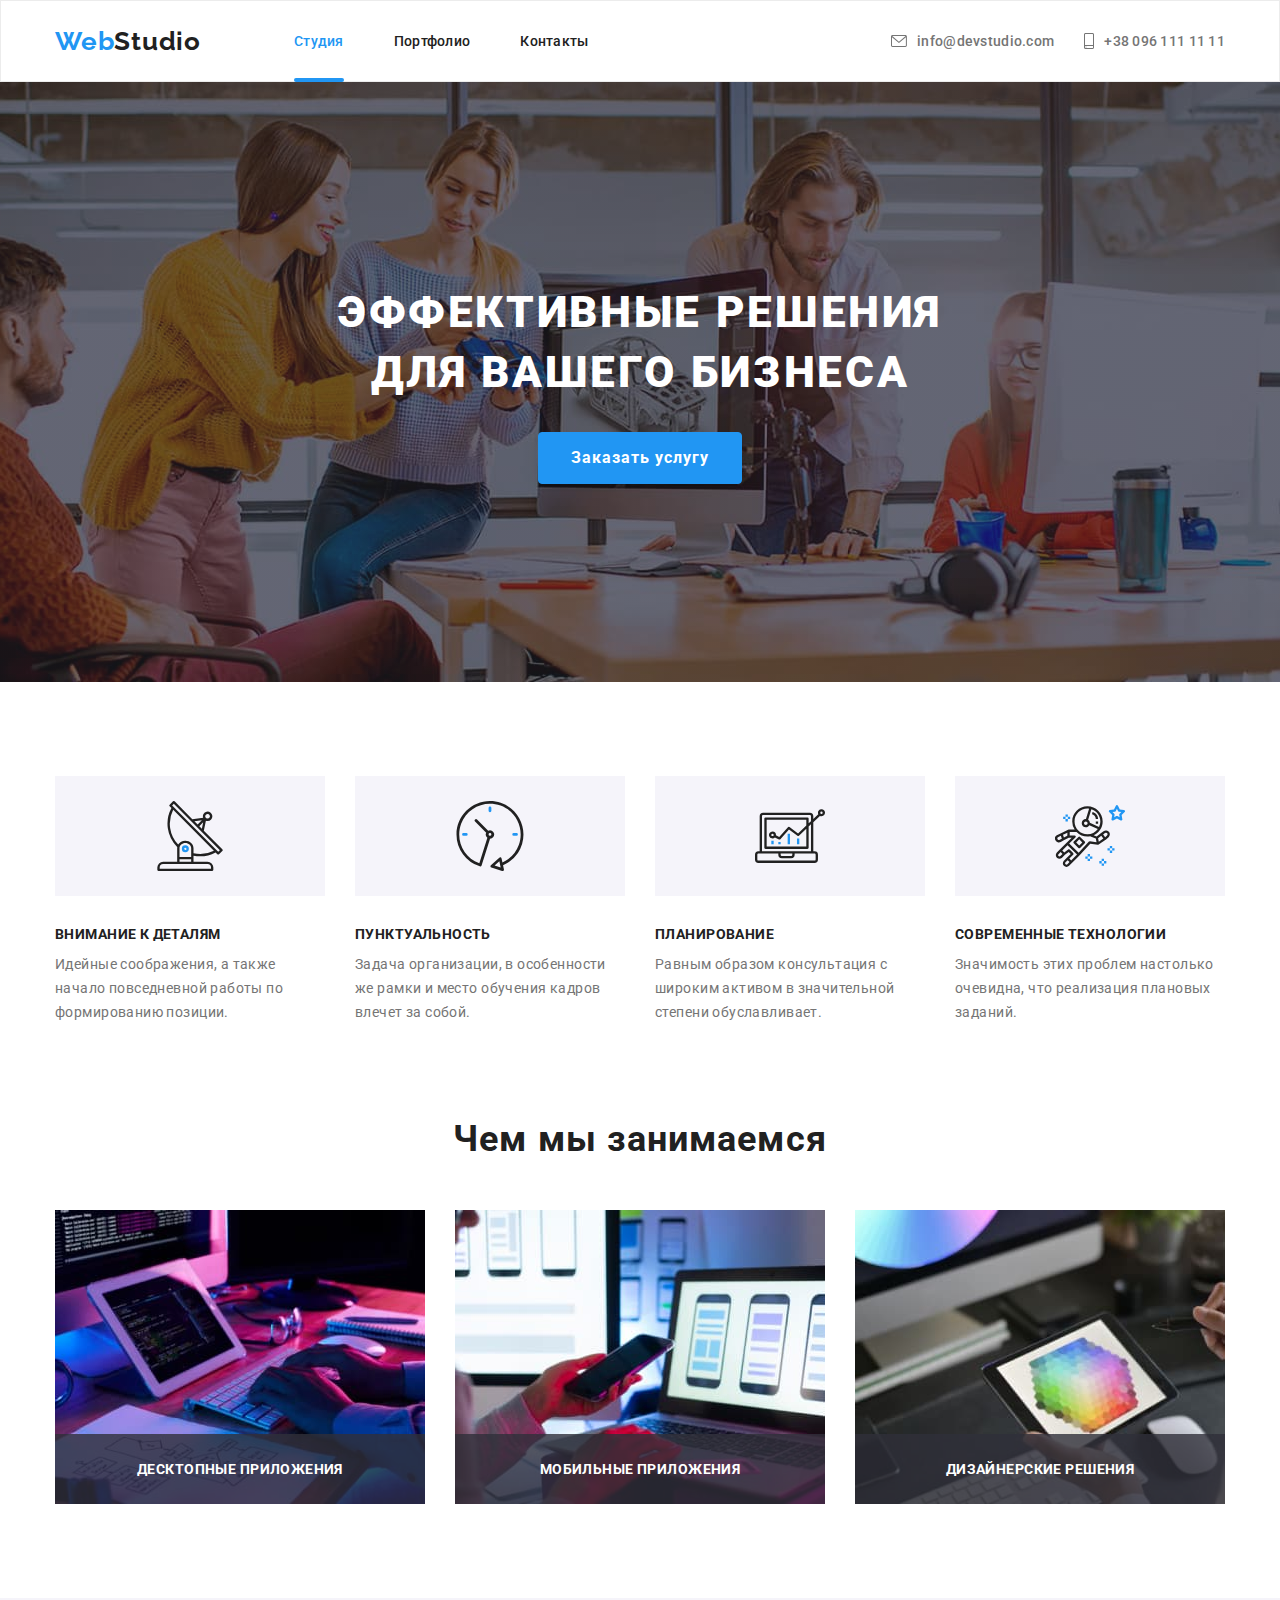
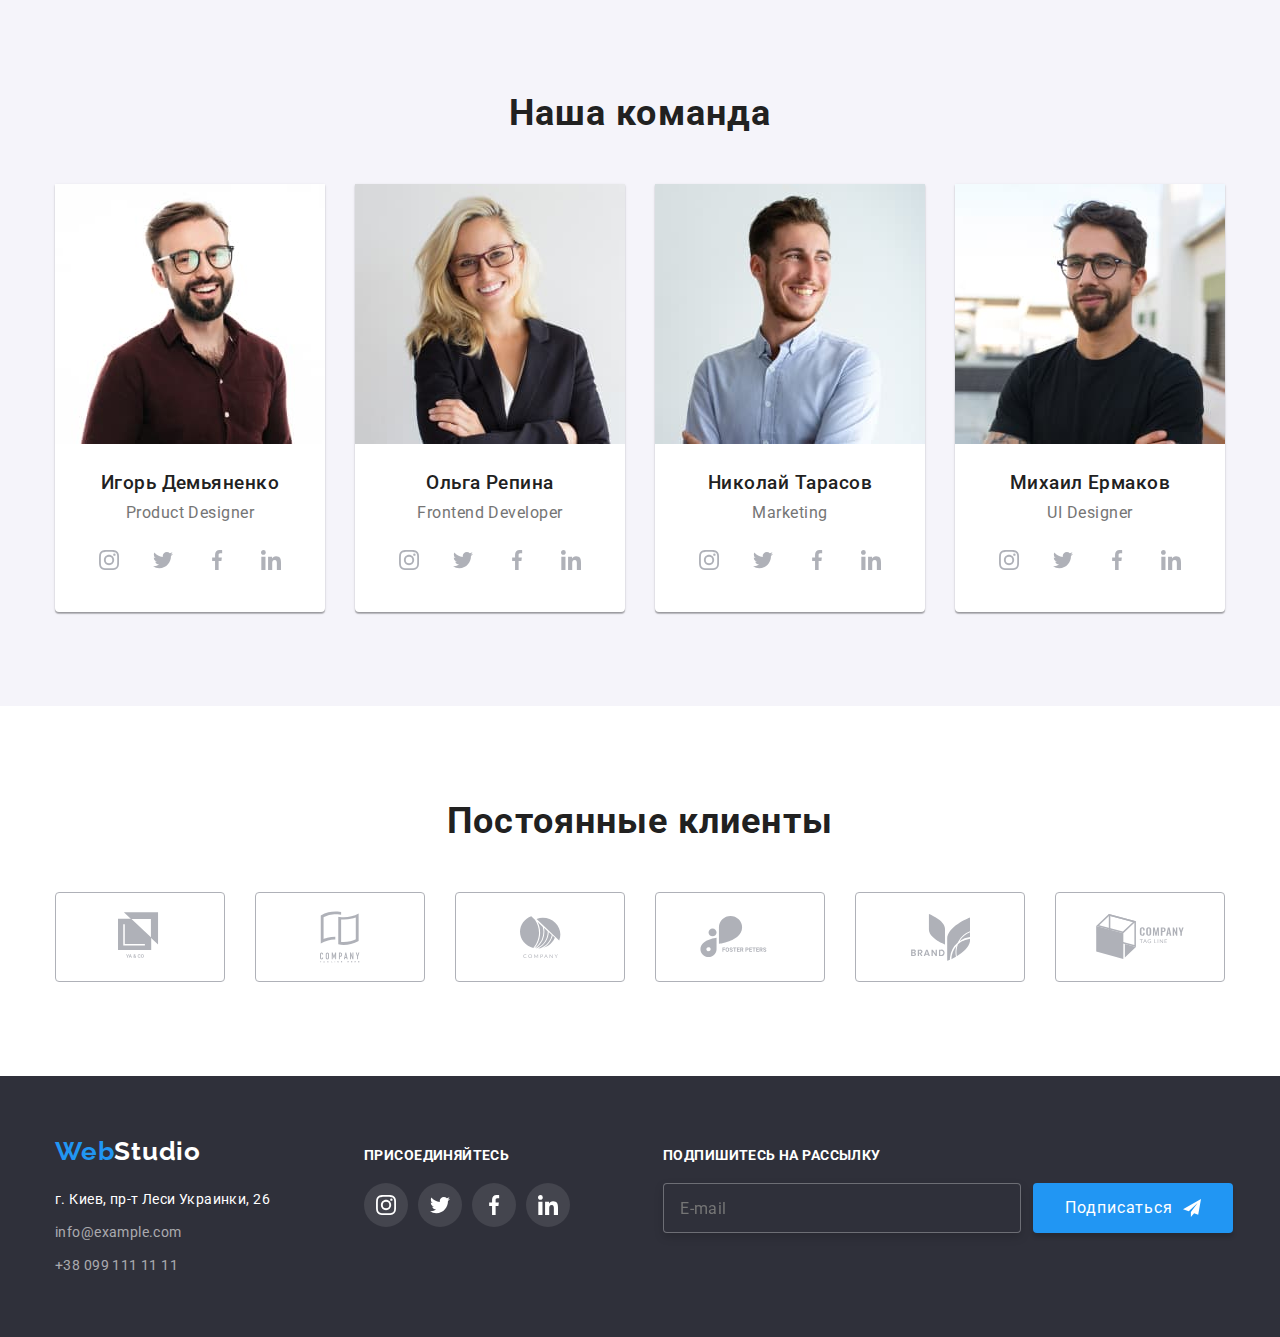
==== commit 23646ffa: "hw07-v4" ====
--- a/index.html
+++ b/index.html
@@ -15,27 +15,27 @@
     <link rel="stylesheet" href="./css/main.min.css">
   </head>
   <body>
-    <header class="section section-header"> 
-      <div class="container list">  
-      <nav class="nav list">
+    <header class="page-head"> 
+      <div class="container head-container">  
+      <nav class="nav">
         <a class="logo" href="./index.html"><span class="logo__accent">Web</span>Studio</a>
-        <ul class="nav__list list">
+        <ul class="nav__list">
           <li class="nav__item"><a href="./index.html" class="nav__current-link">Студия</a></li>
           <li class="nav__item"><a href="./portfolio.html" class="nav__link">Портфолио</a></li>
           <li class="nav__item"><a href="#" class="nav__link">Контакты</a></li>
         </ul>   
       </nav> 
-      <ul class="contacts list">   
-        <li class="contacts__first-item">
-          <a class="contacts__link link" href="mailto:info@devstudio.com">
+      <ul class="contacts">   
+        <li class="contacts__item">
+          <a class="contacts__link" href="mailto:info@devstudio.com">
             <svg class="contacts__icon" width="16px" height="12px">
               <use href="./images/icons.svg#mail"></use>
             </svg>
             <p>info@devstudio.com</p>
           </a>
         </li>
-        <li>
-          <a class="contacts__link link" href="tel:+380961111111">
+        <li class="contacts__item">
+          <a class="contacts__link" href="tel:+380961111111">
             <svg class="contacts__icon" width="10px" height="16px">
               <use href="./images/icons.svg#smartphone"></use>
             </svg>
@@ -46,100 +46,95 @@
       </div>
     </header>
     <main>
-      <section class="title-section">
+      <section class="title">
         <div class="container">
-        <h1 class="title">Эффективные решения для вашего бизнеса</h1>
-        <button class="title-button" data-modal-open>Заказать услугу</button>
+        <h1 class="title__name">Эффективные решения для вашего бизнеса</h1>
+        <button class="title__button" data-modal-open>Заказать услугу</button>
         </div>
       </section>  
-      <section class="decision-section">
-        <div class="container decision">
-        <ul class="decision-list">
-          <li class="decision-list-li decision-list-item">
-            <article class="decision-section-card">
-              <div class="decision-icon-div">
+      <section class="decision">
+        <div class="container">
+        <h2 class="decision__title">TITLE</h2>
+        <ul class="decision__list">
+          <li class="decision__item">
+            <article class="decision__card">
+              <div class="decision__icon-box">
                 <svg class="decision-icon" width="70px" height="70px">
                   <use href="./images/icons.svg#antenna"></use>
                 </svg>
               </div> 
-              <div class="decision-card-content">
-                <h3 class="decision-item">Внимание к деталям</h3>
-                <p class="decision-item-text">Идейные соображения, а также начало повседневной работы по формированию позиции.</p>
+              <div class="decision__description">
+                <h3 class="decision__description-name">Внимание к деталям</h3>
+                <p class="decision__description-text">Идейные соображения, а также начало повседневной работы по формированию позиции.</p>
               </div>
             </article>
           </li> 
-          <li class="decision-list-li decision-list-item">
-            <article class="decision-section-card">
-              <div class="decision-icon-div">
+          <li class="decision__item">
+            <article class="decision__card">
+              <div class="decision__icon-box">
                 <svg class="decision-icon" width="70px" height="70px">
                   <use href="./images/icons.svg#clock"></use>
                 </svg>
               </div>
-              <div class="decision-card-content">
-                <h3 class="decision-item">Пунктуальность</h3>
-                <p class="decision-item-text">Задача организации, в особенности же рамки и место обучения кадров влечет за собой.</p>
+              <div class="decision__description">
+                <h3 class="decision__description-name">Пунктуальность</h3>
+                <p class="decision__description-text">Задача организации, в особенности же рамки и место обучения кадров влечет за собой.</p>
               </div>
             </article>
           </li> 
-          <li class="decision-list-li decision-list-item">
-            <article class="decision-section-card">
-              <div class="decision-icon-div">
+          <li class="decision__item">
+            <article class="decision__card">
+              <div class="decision__icon-box">
                 <svg class="decision-icon" width="70px" height="70px">
                   <use href="./images/icons.svg#diagram"></use>
                 </svg>
               </div>
-              <div>
-                <h3 class="decision-item">Планирование</h3>
-                <p class="decision-item-text">Равным образом консультация с широким активом в значительной степени обуславливает.</p>
+              <div class="decision__description">
+                <h3 class="decision__description-name">Планирование</h3>
+                <p class="decision__description-text">Равным образом консультация с широким активом в значительной степени обуславливает.</p>
               </div>
             </article>
           </li> 
-          <li class="decision-list-li">
-            <article class="decision-section-card">
-              <div class="decision-icon-div">
+          <li class="decision__item">
+            <article class="decision__card">
+              <div class="decision__icon-box">
                 <svg class="decision-icon" width="70px" height="70px">
                   <use href="./images/icons.svg#astronaut"></use>
                 </svg>
               </div>
-              <div>
-                <h3 class="decision-item">Современные технологии</h3>
-                <p class="decision-item-text">Значимость этих проблем настолько очевидна, что реализация плановых заданий.</p>
+              <div class="decision__description">
+                <h3 class="decision__description-name">Современные технологии</h3>
+                <p class="decision__description-text">Значимость этих проблем настолько очевидна, что реализация плановых заданий.</p>
               </div>
             </article>  
            </li> 
           </ul>
         </div>  
       </section>
-      <section class="we-do-section">
+      <section class="scope">
         <div class="container">
         <h2 class="subtitle">Чем мы занимаемся</h2>
-          <ul class="we-do-ul">
-            <li class="we-do-ul-li">
-              <div class="we-do-thumb">
-                <div>
-                  <img src="./images/we_do_1.jpg" alt="close-up-image-programer-working-his-desk-office">
-                </div>
-                <div class="we-do-thumb-paragraph">
+          <ul class="scope__list">
+            <li class="scope__item">
+              <div class="scope__thumb">
+                <img src="./images/we_do_1.jpg" alt="close-up-image-programer-working-his-desk-office">
+                <div class="scope__name">
                   <p>Десктопные приложения</p>
                 </div> 
               </div>
             </li>
-            <li class="we-do-ul-li">
-              <div class="we-do-thumb">
-                <div>
-                  <img src="./images/we_do_2.jpg" alt="web-ui-designers-are-developing-application-smartphones-team-creators-is-working-interface-mobile-phones">
-                </div>
-                <div class="we-do-thumb-paragraph">
+            <li class="scope__item">
+              <div class="scope__thumb">
+                <img src="./images/we_do_2.jpg" alt="web-ui-designers-are-developing-application-smartphones-team-creators-is-working-interface-mobile-phones">
+                <div class="scope__name">
                   <p>Мобильные приложения</p>
                 </div>
               </div>
             </li>
-            <li class="we-do-ul-li">
-              <div class="we-do-thumb">
-                <div>
-                  <img src="./images/we_do_3.jpg" alt="creative-artist-web-design-with-working-colour-selection-graphic-tablet">
-                </div>
-                <div class="we-do-thumb-paragraph">
+            <li class="scope__item">
+              <div class="scope__thumb">
+                <img src="./images/we_do_3.jpg" alt="creative-artist-web-design-with-working-colour-selection-graphic-tablet">
+                <div class="scope__name">
                   <p>Дизайнерские решения</p>
                 </div>
               </div>
@@ -147,43 +142,43 @@
           </ul> 
         </div>
       </section>
-      <section class="team-section">
+      <section class="team">
         <div class="container">
         <h2 class="subtitle">Наша команда</h2>
-        <ul class="team-section-ul">
-          <li class="team-section-li">
-            <article class="team-section-card">
-              <div class="team-section-card-img">
+        <ul class="team__list">
+          <li class="team__item">
+            <article class="team__card">
+              <div class="team__photo">
                 <img src="./images/team_ihor_1.jpg" alt="demianenko-ihor">
               </div>
-              <div class="team-section-card-content">
-                <h3 class="team-section-name team-section-name-one">Игорь Демьяненко</h3>
-                <p class="team-section-position">Product Designer</p>  
+              <div class="team__meta">
+                <h3 class="team__name">Игорь Демьяненко</h3>
+                <p class="team__position">Product Designer</p>  
                 <ul class="social-link">
-                  <li class="social-link-li">
-                    <a class="social-link-a" href="#">
-                      <svg class="social-link-icon" width="20px" height="20px">
+                  <li class="social-link__list">
+                    <a class="social-link__link" href="#">
+                      <svg class="social-link__icon" width="20px" height="20px">
                         <use href="./images/icons.svg#instagram"></use>
                       </svg>
                     </a>
                   </li>
-                  <li class="social-link-li">
-                    <a class="social-link-a" href="#">
-                      <svg class="social-link-icon" width="20px" height="20px">
+                  <li class="social-link__list">
+                    <a class="social-link__link" href="#">
+                      <svg class="social-link__icon" width="20px" height="20px">
                         <use href="./images/icons.svg#twitter"></use>
                       </svg>
                     </a>
                   </li>
-                  <li class="social-link-li">
-                    <a class="social-link-a" href="#">
-                      <svg class="social-link-icon" width="20px" height="20px">
+                  <li class="social-link__list">
+                    <a class="social-link__link" href="#">
+                      <svg class="social-link__icon" width="20px" height="20px">
                         <use href="./images/icons.svg#facebook"></use>
                       </svg>
                     </a>
                   </li>
-                  <li class="social-link-li">
-                    <a class="social-link-a" href="#">
-                      <svg class="social-link-icon" width="20px" height="20px">
+                  <li class="social-link__list">
+                    <a class="social-link__link" href="#">
+                      <svg class="social-link__icon" width="20px" height="20px">
                         <use href="./images/icons.svg#linkedin"></use>
                       </svg>
                     </a>
@@ -192,39 +187,39 @@
               </div>
             </article>            
           </li>                
-          <li class="team-section-li">
-            <article class="team-section-card">
-              <div class="team-section-card-img">
+          <li class="team__item">
+            <article class="team__card">
+              <div class="team__photo">
                 <img src="./images/team_olga_2.jpg" alt="repina-olga">
               </div>
-              <div class="team-section-card-content">
-                <h3 class="team-section-name">Ольга Репина</h3>
-                <p class="team-section-position">Frontend Developer</p>
+              <div class="team__meta">
+                <h3 class="team__name">Ольга Репина</h3>
+                <p class="team__position">Frontend Developer</p>
                 <ul class="social-link">
-                  <li class="social-link-li">
-                    <a class="social-link-a" href="#">
-                      <svg class="social-link-icon" width="20px" height="20px">
+                  <li class="social-link__list">
+                    <a class="social-link__link" href="#">
+                      <svg class="social-link__icon" width="20px" height="20px">
                         <use href="./images/icons.svg#instagram"></use>
                       </svg>
                     </a>
                   </li>
-                  <li class="social-link-li">
-                    <a class="social-link-a" href="#">
-                      <svg class="social-link-icon" width="20px" height="20px">
+                  <li class="social-link__list">
+                    <a class="social-link__link" href="#">
+                      <svg class="social-link__icon" width="20px" height="20px">
                         <use href="./images/icons.svg#twitter"></use>
                       </svg>
                     </a>
                   </li>
-                  <li class="social-link-li">
-                    <a class="social-link-a" href="#">
-                      <svg class="social-link-icon" width="20px" height="20px">
+                  <li class="social-link__list">
+                    <a class="social-link__link" href="#">
+                      <svg class="social-link__icon" width="20px" height="20px">
                         <use href="./images/icons.svg#facebook"></use>
                       </svg>
                     </a>
                   </li>
-                  <li class="social-link-li">
-                    <a class="social-link-a" href="#">
-                      <svg class="social-link-icon" width="20px" height="20px">
+                  <li class="social-link__list">
+                    <a class="social-link__link" href="#">
+                      <svg class="social-link__icon" width="20px" height="20px">
                         <use href="./images/icons.svg#linkedin"></use>
                       </svg>
                     </a>
@@ -233,39 +228,39 @@
               </div>
             </article>               
           </li>               
-          <li class="team-section-li">
-            <article class="team-section-card">
-              <div class="team-section-card-img">
+          <li class="team__item">
+            <article class="team__card">
+              <div class="team__photo">
                 <img src="./images/team_nikolai_3.jpg" alt="tarasov-nikolai">
               </div>
-              <div class="team-section-card-content">
-                <h3 class="team-section-name">Николай Тарасов</h3>
-                <p class="team-section-position">Marketing</p>
+              <div class="team__meta">
+                <h3 class="team__name">Николай Тарасов</h3>
+                <p class="team__position">Marketing</p>
                 <ul class="social-link">
-                  <li class="social-link-li">
-                    <a class="social-link-a" href="#">
-                      <svg class="social-link-icon" width="20px" height="20px">
+                  <li class="social-link__list">
+                    <a class="social-link__link" href="#">
+                      <svg class="social-link__icon" width="20px" height="20px">
                         <use href="./images/icons.svg#instagram"></use>
                       </svg>
                     </a>
                   </li>
-                  <li class="social-link-li">
-                    <a class="social-link-a" href="#">
-                      <svg class="social-link-icon" width="20px" height="20px">
+                  <li class="social-link__list">
+                    <a class="social-link__link" href="#">
+                      <svg class="social-link__icon" width="20px" height="20px">
                         <use href="./images/icons.svg#twitter"></use>
                       </svg>
                     </a>
                   </li>
-                  <li class="social-link-li">
-                    <a class="social-link-a" href="#">
-                      <svg class="social-link-icon" width="20px" height="20px">
+                  <li class="social-link__list">
+                    <a class="social-link__link" href="#">
+                      <svg class="social-link__icon" width="20px" height="20px">
                         <use href="./images/icons.svg#facebook"></use>
                       </svg>
                     </a>
                   </li>
-                  <li class="social-link-li">
-                    <a class="social-link-a" href="#">
-                      <svg class="social-link-icon" width="20px" height="20px">
+                  <li class="social-link__list">
+                    <a class="social-link__link" href="#">
+                      <svg class="social-link__icon" width="20px" height="20px">
                         <use href="./images/icons.svg#linkedin"></use>
                       </svg>
                     </a>
@@ -274,39 +269,39 @@
               </div>
             </article>            
           </li>               
-          <li class="team-section-li">
-            <article class="team-section-card">
-              <div class="team-section-card-img">
+          <li class="team__item">
+            <article class="team__card">
+              <div class="team__photo">
                 <img src="./images/team_mikhail_4.jpg" alt="yermakov-mikhail">
               </div>
-                <div class="team-section-card-content">
-                <h3 class="team-section-name">Михаил Ермаков</h3>
-                <p class="team-section-position">UI Designer</p>
+                <div class="team__meta">
+                <h3 class="team__name">Михаил Ермаков</h3>
+                <p class="team__position">UI Designer</p>
                 <ul class="social-link">
-                  <li class="social-link-li">
-                    <a class="social-link-a" href="#">
-                      <svg class="social-link-icon" width="20px" height="20px">
+                  <li class="social-link__list">
+                    <a class="social-link__link" href="#">
+                      <svg class="social-link__icon" width="20px" height="20px">
                         <use href="./images/icons.svg#instagram"></use>
                       </svg>
                     </a>
                   </li>
-                  <li class="social-link-li">
-                    <a class="social-link-a" href="#">
-                      <svg class="social-link-icon" width="20px" height="20px">
+                  <li class="social-link__list">
+                    <a class="social-link__link" href="#">
+                      <svg class="social-link__icon" width="20px" height="20px">
                         <use href="./images/icons.svg#twitter"></use>
                       </svg>
                     </a>
                   </li>
-                  <li class="social-link-li">
-                    <a class="social-link-a" href="#">
-                      <svg class="social-link-icon" width="20px" height="20px">
+                  <li class="social-link__list">
+                    <a class="social-link__link" href="#">
+                      <svg class="social-link__icon" width="20px" height="20px">
                         <use href="./images/icons.svg#facebook"></use>
                       </svg>
                     </a>
                   </li>
-                  <li class="social-link-li">
-                    <a class="social-link-a" href="#">
-                      <svg class="social-link-icon" width="20px" height="20px">
+                  <li class="social-link__list">
+                    <a class="social-link__link" href="#">
+                      <svg class="social-link__icon" width="20px" height="20px">
                         <use href="./images/icons.svg#linkedin"></use>
                       </svg>
                     </a>
@@ -318,48 +313,48 @@
         </ul>
       </div>
       </section>
-      <section class="clients-section">
+      <section class="clients">
         <div class="container">
           <h2 class="subtitle">Постоянные клиенты</h2>
-          <ul class="clients-ul">
-            <li class="clients-li">
-              <a class="clients-a" href="#">
-                <svg class="clients-icon" width="44.27px" height="49.23px">
+          <ul class="clients__list">
+            <li class="clients__item">
+              <a class="clients__link" href="#">
+                <svg class="clients__icon" width="44.27px" height="49.23px">
                   <use href="./images/icons.svg#client-logo-1"></use>
                 </svg>
               </a>
             </li>
-            <li class="clients-li">
-              <a class="clients-a" href="#">
-                <svg class="clients-icon" width="40px" height="52px">
+            <li class="clients__item">
+              <a class="clients__link" href="#">
+                <svg class="clients__icon" width="40px" height="52px">
                   <use href="./images/icons.svg#client-logo-2"></use>
                 </svg>
               </a>
             </li>
-            <li class="clients-li">
-              <a class="clients-a" href="#">
-                <svg class="clients-icon" width="41px" height="42.6px">
+            <li class="clients__item">
+              <a class="clients__link" href="#">
+                <svg class="clients__icon" width="41px" height="42.6px">
                   <use href="./images/icons.svg#client-logo-3"></use>
                 </svg>
               </a>
             </li>
-            <li class="clients-li">
-              <a class="clients-a" href="#">
-                <svg class="clients-icon" width="79.66px" height="42.02px">
+            <li class="clients__item">
+              <a class="clients__link" href="#">
+                <svg class="clients__icon" width="79.66px" height="42.02px">
                   <use href="./images/icons.svg#client-logo-4"></use>
                 </svg>
               </a>
             </li>
-            <li class="clients-li">
-              <a class="clients-a" href="#">
-                <svg class="clients-icon" width="59px" height="47px">
+            <li class="clients__item">
+              <a class="clients__link" href="#">
+                <svg class="clients__icon" width="59px" height="47px">
                   <use href="./images/icons.svg#client-logo-5"></use>
                 </svg>
               </a>
             </li>
-            <li class="clients-li">
-              <a class="clients-a" href="#">
-                <svg class="clients-icon" width="88.48px" height="45.44px">
+            <li class="clients__item">
+              <a class="clients__link" href="#">
+                <svg class="clients__icon" width="88.48px" height="45.44px">
                   <use href="./images/icons.svg#client-logo-6"></use>
                 </svg>
               </a>
@@ -368,9 +363,9 @@
         </div>
       </section>
     </main>   
-    <footer class="section footer-section">
-      <div class="container footer">
-        <div class="footer-contacts footer__div">
+    <footer class="footer-section">
+      <div class="container footer__container">
+        <div class="footer-contacts">
           <a href="./index.html" class="logo footer-contacts__logo"><span class="logo__accent">Web</span>Studio</a>
           <address>
             <p>г. Киев, пр-т Леси Украинки, 26</p>
@@ -380,40 +375,40 @@
             </ul>
           </address>          
         </div>
-        <div class="footer-social-links footer__div">
+        <div class="footer-social-links">
           <p class="footer-social-links__topic footer__topic">Присоединяйтесь</p>
           <ul class="footer-social-links__list social-link">
             <li class="footer-social-links__item">
-              <a class="social-link-a" href="#">
-                <svg class="social-link-icon" width="20px" height="20px">
+              <a class="social-link__link" href="#">
+                <svg class="social-link__icon" width="20px" height="20px">
                   <use href="./images/icons.svg#instagram"></use>
                 </svg>
               </a>
             </li>
             <li class="footer-social-links__item">
-              <a class="social-link-a" href="#">
-                <svg class="social-link-icon" width="20px" height="20px">
+              <a class="social-link__link" href="#">
+                <svg class="social-link__icon" width="20px" height="20px">
                   <use href="./images/icons.svg#twitter"></use>
                 </svg>
               </a>
             </li>
             <li class="footer-social-links__item">
-              <a class="social-link-a" href="#">
-                <svg class="social-link-icon" width="20px" height="20px">
+              <a class="social-link__link" href="#">
+                <svg class="social-link__icon" width="20px" height="20px">
                   <use href="./images/icons.svg#facebook"></use>
                 </svg>
               </a>
             </li>
             <li class="footer-social-links__item">
-              <a class="social-link-a" href="#">
-                <svg class="social-link-icon" width="20px" height="20px">
+              <a class="social-link__link" href="#">
+                <svg class="social-link__icon" width="20px" height="20px">
                   <use href="./images/icons.svg#linkedin"></use>
                 </svg>
               </a>
             </li>
           </ul>  
         </div>
-        <div class="footer__div"> 
+        <div> 
           <p class="footer__topic">Подпишитесь на рассылку</p>
           <div class="footer-signup">
              <div>
@@ -432,7 +427,7 @@
     </footer>
     <div class="backdrop is-hidden" data-modal>
       <div class="modal">
-        <div class="modal__close-div">
+        <div class="modal__close-block">
           <button class="modal__close-button" data-modal-close>
             <svg width="18px" height="18px">
               <use href="./images/icons.svg#close-button"></use>
@@ -447,7 +442,7 @@
               </li>
               <li class="signup-form__item">
                 <label for="signup-username" class="signup-form__label">Имя</label>
-                <div class="signup-form__div">
+                <div class="signup-form__block">
                  <input type="text" class="signup-form__input" name="signup-username" id="signup-username"/>
                  <svg class="signup-form__icon" width="18px" height="18px">
                    <use href="./images/icons.svg#modal-person"></use>
@@ -456,7 +451,7 @@
               </li>
               <li class="signup-form__item">
                 <label for="signup-phone" class="signup-form__label">Телефон</label>
-                <div class="signup-form__div">
+                <div class="signup-form__block">
                   <input type="tel" class="signup-form__input" name="signup-phone" id="signup-phone"/>
                   <svg class="signup-form__icon" width="18px" height="18px">
                     <use href="./images/icons.svg#modal-phone"></use>
@@ -465,7 +460,7 @@
               </li>          
               <li class="signup-form__item">
                 <label for="signup-email" class="signup-form__label">Почта</label>
-                <div class="signup-form__div">
+                <div class="signup-form__block">
                   <input type="email" class="signup-form__input" name="signup-email" id="signup-email"/>
                   <svg class="signup-form__icon" width="18px" height="18px">
                     <use href="./images/icons.svg#modal-email"></use>
--- a/css/main.min.css
+++ b/css/main.min.css
@@ -1,2 +1,2 @@
-/*! modern-normalize v1.0.0 | MIT License | https://github.com/sindresorhus/modern-normalize */*,*::before,*::after{-webkit-box-sizing:border-box;box-sizing:border-box}:root{-moz-tab-size:4;-o-tab-size:4;tab-size:4}html{line-height:1.15;-webkit-text-size-adjust:100%}body{margin:0;padding:0}img{display:block;max-width:100%;height:auto}hr{height:0;color:inherit}abbr[title]{-webkit-text-decoration:underline dotted;text-decoration:underline dotted}b,strong{font-weight:bolder}code,kbd,samp,pre{font-family:ui-monospace, SFMono-Regular, Consolas, "Liberation Mono", Menlo, monospace;font-size:1em}small{font-size:80%}sub,sup{font-size:75%;line-height:0;position:relative;vertical-align:baseline}sub{bottom:-0.25em}sup{top:-0.5em}table{text-indent:0;border-color:inherit}button,input,optgroup,select,textarea{font-family:inherit;font-size:100%;line-height:1.15;margin:0}address{font-style:normal}ul{list-style:none;padding:0;margin:0}a{text-decoration:none}button,select{text-transform:none}button,[type="button"],[type="reset"],[type="submit"]{-webkit-appearance:button}::-moz-focus-inner{border-style:none;padding:0}:-moz-focusring{outline:1px dotted ButtonText}:-moz-ui-invalid{box-shadow:none}legend{padding:0}progress{vertical-align:baseline}::-webkit-inner-spin-button,::-webkit-outer-spin-button{height:auto}[type="search"]{-webkit-appearance:textfield;outline-offset:-2px}::-webkit-search-decoration{-webkit-appearance:none}::-webkit-file-upload-button{-webkit-appearance:button;font:inherit}summary{display:list-item}*{margin:0;padding:0;-webkit-box-sizing:border-box;box-sizing:border-box}body{font-family:'Roboto', sans-serif;color:#212121;font-style:normal;font-weight:400;font-size:14px;padding-left:0px}address p{margin:20px 0 0 0}textarea{resize:none}.logo{font-family:'Raleway', sans-serif;font-weight:700;font-size:26px;line-height:31px;letter-spacing:0.03em;outline:none;color:#212121;margin-right:93px}.logo__accent{color:#2196F3}.list{display:-webkit-box;display:-ms-flexbox;display:flex;list-style-type:none;-webkit-box-align:center;-ms-flex-align:center;align-items:center}.nav__list :not(:last-child){margin-right:50px}.nav__item{position:relative}.nav__link{display:block;padding:32px 0;font-weight:500;line-height:16px;letter-spacing:0.02em;outline:none;color:#212121;-webkit-transition:color 250ms cubic-bezier(0.4, 0, 0.2, 1);transition:color 250ms cubic-bezier(0.4, 0, 0.2, 1)}.nav__link:visited{color:#212121}.nav__link:hover{color:#2196F3;-webkit-transition:color 250ms cubic-bezier(0.4, 0, 0.2, 1);transition:color 250ms cubic-bezier(0.4, 0, 0.2, 1)}.nav__link:focus{color:#2196F3;-webkit-transition:color 250ms cubic-bezier(0.4, 0, 0.2, 1);transition:color 250ms cubic-bezier(0.4, 0, 0.2, 1)}.nav__current-link{position:relative;display:block;padding:32px 0;font-weight:500;line-height:16px;letter-spacing:0.02em;outline:none;color:#2196F3;-webkit-transition:color 250ms cubic-bezier(0.4, 0, 0.2, 1);transition:color 250ms cubic-bezier(0.4, 0, 0.2, 1)}.nav__current-link::after{position:absolute;left:0;bottom:-1px;content:'';width:100%;height:4px;background-color:#2196F3;border-radius:2px}.button{display:-webkit-box;display:-ms-flexbox;display:flex;-webkit-box-align:center;-ms-flex-align:center;align-items:center;text-align:center}.section{display:-webkit-box;display:-ms-flexbox;display:flex}.section-header{position:-webkit-sticky;position:sticky;top:-1px;z-index:2;background-color:#fff;color:#212121;padding:0;border:1px solid #ECECEC}.container{width:1200px;padding:0 15px;margin:0 auto;border-width:1px}.container:focus{outline:none}.contacts{margin-left:auto}.contacts__first-item{margin-right:30px}.contacts__icon{margin-right:10px;fill:currentColor}.contacts__link{color:#757575;font-weight:500;line-height:16px;letter-spacing:0.02em;outline:none;-webkit-transition:color 250ms cubic-bezier(0.4, 0, 0.2, 1);transition:color 250ms cubic-bezier(0.4, 0, 0.2, 1)}.contacts__link.link{display:-webkit-box;display:-ms-flexbox;display:flex;-webkit-box-align:center;-ms-flex-align:center;align-items:center;-webkit-box-pack:center;-ms-flex-pack:center;justify-content:center;white-space:nowrap}.contacts__link:visited{color:#757575}.contacts__link:hover{color:#2196F3;-webkit-transition:color 250ms cubic-bezier(0.4, 0, 0.2, 1);transition:color 250ms cubic-bezier(0.4, 0, 0.2, 1)}.contacts__link:focus{color:#2196F3;-webkit-transition:color 250ms cubic-bezier(0.4, 0, 0.2, 1);transition:color 250ms cubic-bezier(0.4, 0, 0.2, 1)}.footer-section{background-color:#2F303A;color:#fff;line-height:24px;letter-spacing:0.03em;padding:60px 0}.footer{display:-webkit-box;display:-ms-flexbox;display:flex;-webkit-box-align:center;-ms-flex-align:center;align-items:center}.footer__div{margin-bottom:auto}.footer__topic{font-weight:700;line-height:16px;letter-spacing:0.03em;text-transform:uppercase;margin:12px 0 20px 0}.footer-contacts{margin-right:70px}.footer-contacts__logo{color:#fff}.footer-contacts__list{margin:0;display:-webkit-box;display:-ms-flexbox;display:flex;-webkit-box-orient:vertical;-webkit-box-direction:normal;-ms-flex-direction:column;flex-direction:column}.footer-contacts__item{margin-top:9px}.footer-contacts__link{color:rgba(255,255,255,0.6);outline:none;line-height:24px;letter-spacing:0.03em;-webkit-transition:color 250ms cubic-bezier(0.4, 0, 0.2, 1);transition:color 250ms cubic-bezier(0.4, 0, 0.2, 1)}.footer-contacts__link:visited{color:rgba(255,255,255,0.6)}.footer-contacts__link:hover{color:#2196F3;-webkit-transition:color 250ms cubic-bezier(0.4, 0, 0.2, 1);transition:color 250ms cubic-bezier(0.4, 0, 0.2, 1)}.footer-contacts__link:focus{color:#2196F3;-webkit-transition:color 250ms cubic-bezier(0.4, 0, 0.2, 1);transition:color 250ms cubic-bezier(0.4, 0, 0.2, 1)}.footer-social-links{margin-right:93px}.footer-social-links__item{fill:#fff;background-color:rgba(255,255,255,0.1);border-radius:50%;outline:none}.footer-social-links__item:visited{fill:#fff;background-color:rgba(255,255,255,0.1)}.footer-social-links__item:hover,.footer-social-links__item:focus{background-color:#2196F3;border-radius:50%;outline:none;-webkit-transition:background-color 250ms cubic-bezier(0.4, 0, 0.2, 1);transition:background-color 250ms cubic-bezier(0.4, 0, 0.2, 1)}.footer-social-links__item .social-link-a :visited{fill:#fff}.footer-signup{display:-webkit-box;display:-ms-flexbox;display:flex;-webkit-box-align:center;-ms-flex-align:center;align-items:center;-webkit-box-pack:center;-ms-flex-pack:center;justify-content:center;white-space:nowrap}.footer-signup__input{width:358px;height:50px;padding:15px 16px;border:1px solid rgba(255,255,255,0.3);-webkit-box-sizing:border-box;box-sizing:border-box;-webkit-filter:drop-shadow(0px 4px 4px rgba(0,0,0,0.15));filter:drop-shadow(0px 4px 4px rgba(0,0,0,0.15));border-radius:4px;color:rgba(255,255,255,0.6);font-size:16px;line-height:20px;letter-spacing:0.03em;background-color:#2F303A;margin-right:12px}.footer-signup__button{width:200px;height:50px;display:-webkit-box;display:-ms-flexbox;display:flex;-webkit-box-align:center;-ms-flex-align:center;align-items:center;-webkit-box-pack:center;-ms-flex-pack:center;justify-content:center;font-size:16px;line-height:30px;letter-spacing:0.06em;color:currentColor;background-color:#2196F3;-webkit-box-shadow:0px 4px 4px rgba(0,0,0,0.15);box-shadow:0px 4px 4px rgba(0,0,0,0.15);border-radius:4px;border:currentColor}.footer-signup__icon{margin-left:10px;fill:currentColor}.title-section{background-color:#2F303A;text-align:center;padding:200px 0;max-width:1600px;height:600px;margin:0 auto;background-image:-webkit-gradient(linear, left top, right top, from(rgba(47,48,58,0.4)), to(rgba(47,48,58,0.4))),url("../images/hero-background.jpg");background-image:linear-gradient(to right, rgba(47,48,58,0.4), rgba(47,48,58,0.4)),url("../images/hero-background.jpg");background-repeat:no-repeat;background-position:center;background-size:cover}.title{max-width:696px;margin:0 auto;text-align:center;color:#fff;font-weight:900;font-size:44px;line-height:60px;letter-spacing:0.06em;text-transform:uppercase}.title-button{background-color:#2196F3;font-weight:700;font-size:16px;line-height:30px;letter-spacing:0.06em;color:#fff;padding:10px 32px;margin-top:30px;border:1px solid #2196F3;border-radius:4px;-webkit-box-shadow:0px 4px 4px rgba(0,0,0,0.15);box-shadow:0px 4px 4px rgba(0,0,0,0.15)}.decision-section{padding:94px 0}.decision-list{display:-webkit-box;display:-ms-flexbox;display:flex;-webkit-box-align:center;-ms-flex-align:center;align-items:center}.decision-list-item{margin-right:30px}.decision-section-card{margin:0}.decision-card-content{margin:0}.decision-icon-div{display:-webkit-box;display:-ms-flexbox;display:flex;width:270px;height:120px;-webkit-box-pack:center;-ms-flex-pack:center;justify-content:center;-webkit-box-align:center;-ms-flex-align:center;align-items:center;margin:0 0 30px 0;background-color:#F5F4FA;fill:text-main-dark}.decision-item{font-weight:700;font-size:14px;line-height:16px;letter-spacing:0.03em;text-transform:uppercase;margin:0 0 10px 0}.decision-item-text{display:block;width:270px;color:#757575;line-height:24px;letter-spacing:0.03em;margin:0;text-transform:none}.subtitle{font-weight:700;font-size:36px;line-height:42px;text-align:center;letter-spacing:0.03em;margin:0 0 50px 0}.we-do-section{padding-bottom:94px}.we-do-ul{display:-webkit-box;display:-ms-flexbox;display:flex}.we-do-ul :last-child{margin-right:0}.we-do-ul-li{margin-right:30px}.we-do-thumb{position:relative;width:370px}.we-do-thumb-paragraph{position:absolute;bottom:0;text-align:center;width:100%;padding:27px 0;font-weight:bold;font-size:14px;line-height:16px;letter-spacing:0.03em;text-transform:uppercase;color:#fff;background:rgba(47,48,58,0.8)}.team-section{background-color:#F5F4FA;padding:94px 0}.team-section-ul{display:-webkit-box;display:-ms-flexbox;display:flex;-webkit-box-align:center;-ms-flex-align:center;align-items:center}.team-section-ul :last-child{margin-right:0}.team-section-li{margin:0 30px 0 0;background-color:#fff;-webkit-box-shadow:0px 1px 3px rgba(0,0,0,0.12),0px 1px 1px rgba(0,0,0,0.14),0px 2px 1px rgba(0,0,0,0.2);box-shadow:0px 1px 3px rgba(0,0,0,0.12),0px 1px 1px rgba(0,0,0,0.14),0px 2px 1px rgba(0,0,0,0.2);border-radius:0px 0px 4px 4px}.team-section-card-img{width:270px}.team-section-card-content{display:-webkit-box;display:-ms-flexbox;display:flex;-webkit-box-orient:vertical;-webkit-box-direction:normal;-ms-flex-direction:column;flex-direction:column;-webkit-box-align:center;-ms-flex-align:center;align-items:center;font-size:16px;line-height:19px;letter-spacing:0.03em;padding:30px 0}.team-section-name{font-weight:500;margin-bottom:10px}.team-section-position{color:#757575;font-size:16px;line-height:19px;text-align:center;letter-spacing:0.03em;margin-bottom:16px}.social-link{display:-webkit-box;display:-ms-flexbox;display:flex;padding:0}.social-link :not(:first-child){margin-left:10px}.social-link-li{color:#AFB1B8;-webkit-transition:color 250ms cubic-bezier(0.4, 0, 0.2, 1);transition:color 250ms cubic-bezier(0.4, 0, 0.2, 1)}.social-link-li :visited{color:#AFB1B8}.social-link-li :hover,.social-link-li :focus{border-radius:50%;fill:#fff;background-color:#2196F3;outline:none;-webkit-transition:background-color 250ms cubic-bezier(0.4, 0, 0.2, 1),fill 250ms cubic-bezier(0.4, 0, 0.2, 1);transition:background-color 250ms cubic-bezier(0.4, 0, 0.2, 1),fill 250ms cubic-bezier(0.4, 0, 0.2, 1)}.social-link-a{display:-webkit-box;display:-ms-flexbox;display:flex;-webkit-box-pack:center;-ms-flex-pack:center;justify-content:center;-webkit-box-align:center;-ms-flex-align:center;align-items:center;width:44px;height:44px;fill:currentColor;color:currentColor;border-radius:50%;-webkit-transition:background-color 250ms cubic-bezier(0.4, 0, 0.2, 1),fill 250ms cubic-bezier(0.4, 0, 0.2, 1);transition:background-color 250ms cubic-bezier(0.4, 0, 0.2, 1),fill 250ms cubic-bezier(0.4, 0, 0.2, 1)}.social-link-a :hover,.social-link-a :focus{border-radius:0;background-color:#2196f3;-webkit-transition:background-color 250ms cubic-bezier(0.4, 0, 0.2, 1),fill 250ms cubic-bezier(0.4, 0, 0.2, 1);transition:background-color 250ms cubic-bezier(0.4, 0, 0.2, 1),fill 250ms cubic-bezier(0.4, 0, 0.2, 1)}.social-link-icon{border-color:none}.clients-section{padding:94px 0}.clients-ul{display:-webkit-box;display:-ms-flexbox;display:flex}.clients-ul :not(:first-child){margin-left:30px}.clients-ul :hover{fill:#2196F3;border-color:#2196F3;-webkit-transition:border-color 250ms cubic-bezier(0.4, 0, 0.2, 1),fill 250ms cubic-bezier(0.4, 0, 0.2, 1);transition:border-color 250ms cubic-bezier(0.4, 0, 0.2, 1),fill 250ms cubic-bezier(0.4, 0, 0.2, 1)}.clients-ul :focus{fill:#2196F3;border-color:#2196F3;outline:none;-webkit-transition:border-color 250ms cubic-bezier(0.4, 0, 0.2, 1),fill 250ms cubic-bezier(0.4, 0, 0.2, 1);transition:border-color 250ms cubic-bezier(0.4, 0, 0.2, 1),fill 250ms cubic-bezier(0.4, 0, 0.2, 1)}.clients-li{color:#AFB1B8;fill:#AFB1B8}.clients-a{display:-webkit-box;display:-ms-flexbox;display:flex;-webkit-box-align:center;-ms-flex-align:center;align-items:center;-webkit-box-pack:center;-ms-flex-pack:center;justify-content:center;width:170px;height:90px;fill:currentColor;color:currentColor;border:1px solid currentColor;-webkit-box-sizing:border-box;box-sizing:border-box;border-radius:4px;cursor:pointer;-webkit-transition:border-color 250ms cubic-bezier(0.4, 0, 0.2, 1),fill 250ms cubic-bezier(0.4, 0, 0.2, 1);transition:border-color 250ms cubic-bezier(0.4, 0, 0.2, 1),fill 250ms cubic-bezier(0.4, 0, 0.2, 1)}.clients-a :visited{fill:currentColor;color:currentColor}.backdrop{position:fixed;top:0;left:0;width:100%;height:100%;background:rgba(0,0,0,0.2);z-index:3;opacity:1;-webkit-transition:opacity 250ms cubic-bezier(0.4, 0, 0.2, 1);transition:opacity 250ms cubic-bezier(0.4, 0, 0.2, 1)}.backdrop.is-hidden{visibility:hidden;opacity:0;pointer-events:none;-webkit-transition:opacity 250ms cubic-bezier(0.4, 0, 0.2, 1),visibility 250ms cubic-bezier(0.4, 0, 0.2, 1);transition:opacity 250ms cubic-bezier(0.4, 0, 0.2, 1),visibility 250ms cubic-bezier(0.4, 0, 0.2, 1)}.backdrop.is-hidden .modal{-webkit-transform:translate(-50%, -50%) scale(0.1);transform:translate(-50%, -50%) scale(0.1);-webkit-transition:-webkit-transform 250ms cubic-bezier(0.4, 0, 0.2, 1);transition:-webkit-transform 250ms cubic-bezier(0.4, 0, 0.2, 1);transition:transform 250ms cubic-bezier(0.4, 0, 0.2, 1);transition:transform 250ms cubic-bezier(0.4, 0, 0.2, 1), -webkit-transform 250ms cubic-bezier(0.4, 0, 0.2, 1)}.modal{position:absolute;top:50%;left:50%;-webkit-transform:translate(-50%, -50%) scale(1);transform:translate(-50%, -50%) scale(1);width:528px;height:581px;background:#fff;-webkit-box-shadow:0px 1px 3px rgba(0,0,0,0.12),0px 1px 1px rgba(0,0,0,0.14),0px 2px 1px rgba(0,0,0,0.2);box-shadow:0px 1px 3px rgba(0,0,0,0.12),0px 1px 1px rgba(0,0,0,0.14),0px 2px 1px rgba(0,0,0,0.2);border-radius:4px;overflow-y:auto;-webkit-transition:-webkit-transform 250ms cubic-bezier(0.4, 0, 0.2, 1);transition:-webkit-transform 250ms cubic-bezier(0.4, 0, 0.2, 1);transition:transform 250ms cubic-bezier(0.4, 0, 0.2, 1);transition:transform 250ms cubic-bezier(0.4, 0, 0.2, 1), -webkit-transform 250ms cubic-bezier(0.4, 0, 0.2, 1)}.modal__close-button{position:absolute;top:8px;right:8px;padding:6px;display:-webkit-box;display:-ms-flexbox;display:flex;-webkit-box-pack:center;-ms-flex-pack:center;justify-content:center;-webkit-box-align:center;-ms-flex-align:center;align-items:center;border-radius:50%;border:1px solid rgba(0,0,0,0.1);fill:#000000;outline:none;-webkit-transition:fill 250ms cubic-bezier(0.4, 0, 0.2, 1);transition:fill 250ms cubic-bezier(0.4, 0, 0.2, 1)}.modal__close-div :hover,.modal__close-div :focus{fill:#2196F3;cursor:pointer;-webkit-transition:fill 250ms cubic-bezier(0.4, 0, 0.2, 1);transition:fill 250ms cubic-bezier(0.4, 0, 0.2, 1)}.signup-form{width:448px;margin:40px auto}.signup-form__list{display:-webkit-box;display:-ms-flexbox;display:flex;-webkit-box-orient:vertical;-webkit-box-direction:normal;-ms-flex-direction:column;flex-direction:column;-webkit-box-align:center;-ms-flex-align:center;align-items:center}.signup-form__title{display:block;text-align:center;font-weight:700;font-size:20px;line-height:23px;letter-spacing:0.03em;margin-bottom:12px}.signup-form__item{margin-bottom:10px;width:100%}.signup-form__item :hover,.signup-form__item :focus{cursor:pointer;border-color:#2196F3;outline:none;-webkit-transition:border-color 250ms cubic-bezier(0.4, 0, 0.2, 1);transition:border-color 250ms cubic-bezier(0.4, 0, 0.2, 1)}.signup-form__item :hover>.signup-form__icon{fill:#2196F3;-webkit-transition:fill 250ms cubic-bezier(0.4, 0, 0.2, 1);transition:fill 250ms cubic-bezier(0.4, 0, 0.2, 1)}.signup-form__item:focus>.signup-form__icon{fill:#2196F3;-webkit-transition:fill 250ms cubic-bezier(0.4, 0, 0.2, 1);transition:fill 250ms cubic-bezier(0.4, 0, 0.2, 1)}.signup__comment{margin-bottom:20px;padding:0}.signup-form__agreement{display:block;margin-bottom:30px}.signup-form__checkbox--default{-webkit-appearance:none;-moz-appearance:none;appearance:none;position:absolute;top:0;left:0}.signup-form__checkbox--default:checked+.signup-form__checkbox-icon{border:none;border-radius:2px;background-color:#2196F3;fill:#2196F3}.signup-form__checkbox-icon{margin-right:7px;border:2px solid #212121;border-radius:2px;background-color:#fff;fill:#fff}.signup-form__label{margin-bottom:4px;font-size:12px;line-height:14px;letter-spacing:0.01em;color:#757575}.signup-form__agreement-label{position:relative;display:-webkit-box;display:-ms-flexbox;display:flex;-webkit-box-pack:center;-ms-flex-pack:center;justify-content:center;-webkit-box-align:center;-ms-flex-align:center;align-items:center;margin-bottom:0;font-size:14px;line-height:24px;letter-spacing:0.03em}.signup-form__agreement-text{margin:0;padding:0}.signup-form__agreement-link{color:#2196F3;text-decoration:underline}.signup-form__input{border:1px solid rgba(33,33,33,0.2);border-radius:4px;width:100%;height:40px;padding-left:42px;-webkit-transition:border-color 250ms cubic-bezier(0.4, 0, 0.2, 1);transition:border-color 250ms cubic-bezier(0.4, 0, 0.2, 1)}.signup-form__input.comment-input{height:120px;padding:12px 16px;font-size:12px;line-height:14px;letter-spacing:0.01em}.signup-form__div{position:relative}.signup-form__icon{position:absolute;top:50%;-webkit-transform:translateY(-50%);transform:translateY(-50%);left:12px;fill:#212121;-webkit-transition:fill 250ms cubic-bezier(0.4, 0, 0.2, 1);transition:fill 250ms cubic-bezier(0.4, 0, 0.2, 1)}.signup-form__item-button{padding:0;margin:0}.signup-form__button{width:200px;height:50px;font-weight:700;font-size:16px;line-height:30px;letter-spacing:0.06em;color:#fff;background:#188CE8;-webkit-box-shadow:0px 4px 4px rgba(0,0,0,0.15);box-shadow:0px 4px 4px rgba(0,0,0,0.15);border-radius:4px;border-color:#2196F3;margin:0;padding:0}.project-section{padding:94px 0}.project-filter-ul{display:-webkit-box;display:-ms-flexbox;display:flex;-webkit-box-pack:center;-ms-flex-pack:center;justify-content:center;text-align:center;margin:0 0 50px 0}.project-filter-ul :not(:last-child){margin-right:8px}.project-filter-button{font-weight:500;font-size:16px;line-height:26px;text-align:center;letter-spacing:0.03em;background-color:#F5F4FA;padding:6px 22px;border:1px solid #F5F4FA;border-radius:4px;-webkit-transition:color 250ms cubic-bezier(0.4, 0, 0.2, 1),background-color 250ms cubic-bezier(0.4, 0, 0.2, 1),border 250ms cubic-bezier(0.4, 0, 0.2, 1);transition:color 250ms cubic-bezier(0.4, 0, 0.2, 1),background-color 250ms cubic-bezier(0.4, 0, 0.2, 1),border 250ms cubic-bezier(0.4, 0, 0.2, 1)}.project-filter-button:focus{color:#fff;background-color:#2196F3;outline:none;-webkit-box-shadow:0px 3px 1px rgba(0,0,0,0.1),0px 1px 2px rgba(0,0,0,0.08),0px 2px 2px rgba(0,0,0,0.12);box-shadow:0px 3px 1px rgba(0,0,0,0.1),0px 1px 2px rgba(0,0,0,0.08),0px 2px 2px rgba(0,0,0,0.12);border:1px solid #2196F3;-webkit-transition:color 250ms cubic-bezier(0.4, 0, 0.2, 1),background-color 250ms cubic-bezier(0.4, 0, 0.2, 1),border 250ms cubic-bezier(0.4, 0, 0.2, 1),-webkit-box-shadow 250ms cubic-bezier(0.4, 0, 0.2, 1);transition:color 250ms cubic-bezier(0.4, 0, 0.2, 1),background-color 250ms cubic-bezier(0.4, 0, 0.2, 1),border 250ms cubic-bezier(0.4, 0, 0.2, 1),-webkit-box-shadow 250ms cubic-bezier(0.4, 0, 0.2, 1);transition:color 250ms cubic-bezier(0.4, 0, 0.2, 1),box-shadow 250ms cubic-bezier(0.4, 0, 0.2, 1),background-color 250ms cubic-bezier(0.4, 0, 0.2, 1),border 250ms cubic-bezier(0.4, 0, 0.2, 1);transition:color 250ms cubic-bezier(0.4, 0, 0.2, 1),box-shadow 250ms cubic-bezier(0.4, 0, 0.2, 1),background-color 250ms cubic-bezier(0.4, 0, 0.2, 1),border 250ms cubic-bezier(0.4, 0, 0.2, 1),-webkit-box-shadow 250ms cubic-bezier(0.4, 0, 0.2, 1)}.project-filter-button:hover{color:#fff;background-color:#2196F3;outline:none;-webkit-box-shadow:0px 3px 1px rgba(0,0,0,0.1),0px 1px 2px rgba(0,0,0,0.08),0px 2px 2px rgba(0,0,0,0.12);box-shadow:0px 3px 1px rgba(0,0,0,0.1),0px 1px 2px rgba(0,0,0,0.08),0px 2px 2px rgba(0,0,0,0.12);border:1px solid #2196F3;-webkit-transition:color 250ms cubic-bezier(0.4, 0, 0.2, 1),background-color 250ms cubic-bezier(0.4, 0, 0.2, 1),border 250ms cubic-bezier(0.4, 0, 0.2, 1),-webkit-box-shadow 250ms cubic-bezier(0.4, 0, 0.2, 1);transition:color 250ms cubic-bezier(0.4, 0, 0.2, 1),background-color 250ms cubic-bezier(0.4, 0, 0.2, 1),border 250ms cubic-bezier(0.4, 0, 0.2, 1),-webkit-box-shadow 250ms cubic-bezier(0.4, 0, 0.2, 1);transition:color 250ms cubic-bezier(0.4, 0, 0.2, 1),box-shadow 250ms cubic-bezier(0.4, 0, 0.2, 1),background-color 250ms cubic-bezier(0.4, 0, 0.2, 1),border 250ms cubic-bezier(0.4, 0, 0.2, 1);transition:color 250ms cubic-bezier(0.4, 0, 0.2, 1),box-shadow 250ms cubic-bezier(0.4, 0, 0.2, 1),background-color 250ms cubic-bezier(0.4, 0, 0.2, 1),border 250ms cubic-bezier(0.4, 0, 0.2, 1),-webkit-box-shadow 250ms cubic-bezier(0.4, 0, 0.2, 1)}.project-ul{display:-webkit-box;display:-ms-flexbox;display:flex;-ms-flex-wrap:wrap;flex-wrap:wrap;margin-top:calc(-1 * 30px);margin-left:calc(-1 * 30px)}.project-ul-li{-ms-flex-preferred-size:calc(100% / 3 - 30px);flex-basis:calc(100% / 3 - 30px);margin-top:30px;margin-left:30px;border:1px solid #eee}.project-ul :hover{-webkit-box-shadow:0px 1px 1px rgba(0,0,0,0.12),0px 4px 4px rgba(0,0,0,0.06),1px 4px 6px rgba(0,0,0,0.16);box-shadow:0px 1px 1px rgba(0,0,0,0.12),0px 4px 4px rgba(0,0,0,0.06),1px 4px 6px rgba(0,0,0,0.16)}.project-ul :focus{-webkit-box-shadow:0px 1px 1px rgba(0,0,0,0.12),0px 4px 4px rgba(0,0,0,0.06),1px 4px 6px rgba(0,0,0,0.16);box-shadow:0px 1px 1px rgba(0,0,0,0.12),0px 4px 4px rgba(0,0,0,0.06),1px 4px 6px rgba(0,0,0,0.16)}.project-ul-li :hover{-webkit-box-shadow:none;box-shadow:none}.project-ul-li :focus{border:none;outline:none}.project-card{display:block;color:currentColor}.project-card-img{position:relative;overflow:hidden}.project-card-describe-hover{position:absolute;padding:63px 24px;width:100%;height:100%;top:0;left:0;background:rgba(33,150,243,0.9);font-size:18px;line-height:28px;letter-spacing:0.03em;color:#fff;outline:none;border:none;opacity:0;-webkit-transform:translatey(100%);transform:translatey(100%);-webkit-transition:opacity 250ms cubic-bezier(0.4, 0, 0.2, 1),-webkit-transform 250ms cubic-bezier(0.4, 0, 0.2, 1);transition:opacity 250ms cubic-bezier(0.4, 0, 0.2, 1),-webkit-transform 250ms cubic-bezier(0.4, 0, 0.2, 1);transition:transform 250ms cubic-bezier(0.4, 0, 0.2, 1),opacity 250ms cubic-bezier(0.4, 0, 0.2, 1);transition:transform 250ms cubic-bezier(0.4, 0, 0.2, 1),opacity 250ms cubic-bezier(0.4, 0, 0.2, 1),-webkit-transform 250ms cubic-bezier(0.4, 0, 0.2, 1)}.project-ul-li :hover .project-card-describe-hover,.project-ul-li :focus .project-card-describe-hover{opacity:1;-webkit-transform:translatey(0);transform:translatey(0);-webkit-transition:opacity 250ms cubic-bezier(0.4, 0, 0.2, 1),-webkit-transform 250ms cubic-bezier(0.4, 0, 0.2, 1);transition:opacity 250ms cubic-bezier(0.4, 0, 0.2, 1),-webkit-transform 250ms cubic-bezier(0.4, 0, 0.2, 1);transition:transform 250ms cubic-bezier(0.4, 0, 0.2, 1),opacity 250ms cubic-bezier(0.4, 0, 0.2, 1);transition:transform 250ms cubic-bezier(0.4, 0, 0.2, 1),opacity 250ms cubic-bezier(0.4, 0, 0.2, 1),-webkit-transform 250ms cubic-bezier(0.4, 0, 0.2, 1)}.project-content{padding:20px 24px}.project-name{font-weight:700;font-size:18px;line-height:36px;letter-spacing:0.06em;margin-bottom:4px}.project-type{font-size:16px;line-height:30px;letter-spacing:0.03em;color:#757575}
+/*! modern-normalize v1.0.0 | MIT License | https://github.com/sindresorhus/modern-normalize */*,*::before,*::after{-webkit-box-sizing:border-box;box-sizing:border-box}:root{-moz-tab-size:4;-o-tab-size:4;tab-size:4}html{line-height:1.15;-webkit-text-size-adjust:100%}body{margin:0;padding:0}img{display:block;max-width:100%;height:auto}hr{height:0;color:inherit}abbr[title]{-webkit-text-decoration:underline dotted;text-decoration:underline dotted}b,strong{font-weight:bolder}code,kbd,samp,pre{font-family:ui-monospace, SFMono-Regular, Consolas, "Liberation Mono", Menlo, monospace;font-size:1em}small{font-size:80%}sub,sup{font-size:75%;line-height:0;position:relative;vertical-align:baseline}sub{bottom:-0.25em}sup{top:-0.5em}table{text-indent:0;border-color:inherit}button,input,optgroup,select,textarea{font-family:inherit;font-size:100%;line-height:1.15;margin:0}address{font-style:normal}ul{list-style:none;padding:0;margin:0}a{text-decoration:none}button,select{text-transform:none}button,[type="button"],[type="reset"],[type="submit"]{-webkit-appearance:button}::-moz-focus-inner{border-style:none;padding:0}:-moz-focusring{outline:1px dotted ButtonText}:-moz-ui-invalid{box-shadow:none}legend{padding:0}progress{vertical-align:baseline}::-webkit-inner-spin-button,::-webkit-outer-spin-button{height:auto}[type="search"]{-webkit-appearance:textfield;outline-offset:-2px}::-webkit-search-decoration{-webkit-appearance:none}::-webkit-file-upload-button{-webkit-appearance:button;font:inherit}summary{display:list-item}*{margin:0;padding:0;-webkit-box-sizing:border-box;box-sizing:border-box}body{font-family:'Roboto', sans-serif;color:#212121;font-style:normal;font-weight:400;font-size:14px;padding-left:0px}address p{margin:20px 0 0 0}textarea{resize:none}.logo{font-family:'Raleway', sans-serif;font-weight:700;font-size:26px;line-height:31px;letter-spacing:0.03em;outline:none;color:#212121;margin-right:93px}.logo__accent{color:#2196F3}.nav{display:-webkit-box;display:-ms-flexbox;display:flex;-webkit-box-align:center;-ms-flex-align:center;align-items:center}.nav__list{display:-webkit-box;display:-ms-flexbox;display:flex;-webkit-box-align:center;-ms-flex-align:center;align-items:center}.nav__list :not(:last-child){margin-right:50px}.nav__item{position:relative}.nav__link{display:block;padding:32px 0;font-weight:500;line-height:16px;letter-spacing:0.02em;outline:none;color:#212121;-webkit-transition:color 250ms cubic-bezier(0.4, 0, 0.2, 1);transition:color 250ms cubic-bezier(0.4, 0, 0.2, 1)}.nav__link:visited{color:#212121}.nav__link:hover{color:#2196F3;-webkit-transition:color 250ms cubic-bezier(0.4, 0, 0.2, 1);transition:color 250ms cubic-bezier(0.4, 0, 0.2, 1)}.nav__link:focus{color:#2196F3;-webkit-transition:color 250ms cubic-bezier(0.4, 0, 0.2, 1);transition:color 250ms cubic-bezier(0.4, 0, 0.2, 1)}.nav__current-link{position:relative;display:block;padding:32px 0;font-weight:500;line-height:16px;letter-spacing:0.02em;outline:none;color:#2196F3;-webkit-transition:color 250ms cubic-bezier(0.4, 0, 0.2, 1);transition:color 250ms cubic-bezier(0.4, 0, 0.2, 1)}.nav__current-link::after{position:absolute;left:0;bottom:-1px;content:'';width:100%;height:4px;background-color:#2196F3;border-radius:2px}.button{display:-webkit-box;display:-ms-flexbox;display:flex;-webkit-box-align:center;-ms-flex-align:center;align-items:center;text-align:center}.page-head{position:-webkit-sticky;position:sticky;top:-1px;z-index:2;background-color:#fff;color:#212121;padding:0;border:1px solid #ECECEC}.container{width:1200px;padding:0 15px;margin:0 auto;border-width:1px}.container:focus{outline:none}.head-container{display:-webkit-box;display:-ms-flexbox;display:flex;-webkit-box-align:center;-ms-flex-align:center;align-items:center}.contacts{display:-webkit-box;display:-ms-flexbox;display:flex;-webkit-box-align:center;-ms-flex-align:center;align-items:center;margin-left:auto}.contacts__icon{margin-left:30px;margin-right:10px;fill:currentColor}.contacts__link{display:-webkit-box;display:-ms-flexbox;display:flex;-webkit-box-align:center;-ms-flex-align:center;align-items:center;-webkit-box-pack:center;-ms-flex-pack:center;justify-content:center;white-space:nowrap;color:#757575;font-weight:500;line-height:16px;letter-spacing:0.02em;outline:none;-webkit-transition:color 250ms cubic-bezier(0.4, 0, 0.2, 1);transition:color 250ms cubic-bezier(0.4, 0, 0.2, 1)}.contacts__link:visited{color:#757575}.contacts__link:hover{color:#2196F3;-webkit-transition:color 250ms cubic-bezier(0.4, 0, 0.2, 1);transition:color 250ms cubic-bezier(0.4, 0, 0.2, 1)}.contacts__link:focus{color:#2196F3;-webkit-transition:color 250ms cubic-bezier(0.4, 0, 0.2, 1);transition:color 250ms cubic-bezier(0.4, 0, 0.2, 1)}.footer-section{background-color:#2F303A;color:#fff;line-height:24px;letter-spacing:0.03em;padding:60px 0}.footer__container{display:-webkit-box;display:-ms-flexbox;display:flex;-webkit-box-align:baseline;-ms-flex-align:baseline;align-items:baseline}.footer__topic{font-weight:700;line-height:16px;letter-spacing:0.03em;text-transform:uppercase;margin:0 0 20px 0}.footer-contacts{margin-right:70px}.footer-contacts__logo{color:#fff}.footer-contacts__list{margin:0;display:-webkit-box;display:-ms-flexbox;display:flex;-webkit-box-orient:vertical;-webkit-box-direction:normal;-ms-flex-direction:column;flex-direction:column}.footer-contacts__item{margin-top:9px}.footer-contacts__link{color:rgba(255,255,255,0.6);outline:none;line-height:24px;letter-spacing:0.03em;-webkit-transition:color 250ms cubic-bezier(0.4, 0, 0.2, 1);transition:color 250ms cubic-bezier(0.4, 0, 0.2, 1)}.footer-contacts__link:visited{color:rgba(255,255,255,0.6)}.footer-contacts__link:hover{color:#2196F3;-webkit-transition:color 250ms cubic-bezier(0.4, 0, 0.2, 1);transition:color 250ms cubic-bezier(0.4, 0, 0.2, 1)}.footer-contacts__link:focus{color:#2196F3;-webkit-transition:color 250ms cubic-bezier(0.4, 0, 0.2, 1);transition:color 250ms cubic-bezier(0.4, 0, 0.2, 1)}.footer-social-links{margin-right:93px}.footer-social-links__item{fill:#fff;background-color:rgba(255,255,255,0.1);border-radius:50%;outline:none}.footer-social-links__item:visited{fill:#fff;background-color:rgba(255,255,255,0.1)}.footer-social-links__item:hover,.footer-social-links__item:focus{background-color:#2196F3;border-radius:50%;outline:none;-webkit-transition:background-color 250ms cubic-bezier(0.4, 0, 0.2, 1);transition:background-color 250ms cubic-bezier(0.4, 0, 0.2, 1)}.footer-social-links__item .social-link-a :visited{fill:#fff}.footer-signup{display:-webkit-box;display:-ms-flexbox;display:flex;-webkit-box-align:center;-ms-flex-align:center;align-items:center;-webkit-box-pack:center;-ms-flex-pack:center;justify-content:center;white-space:nowrap}.footer-signup__input{width:358px;height:50px;padding:15px 16px;border:1px solid rgba(255,255,255,0.3);-webkit-box-sizing:border-box;box-sizing:border-box;-webkit-filter:drop-shadow(0px 4px 4px rgba(0,0,0,0.15));filter:drop-shadow(0px 4px 4px rgba(0,0,0,0.15));border-radius:4px;color:rgba(255,255,255,0.6);font-size:16px;line-height:20px;letter-spacing:0.03em;background-color:#2F303A;margin-right:12px}.footer-signup__button{width:200px;height:50px;display:-webkit-box;display:-ms-flexbox;display:flex;-webkit-box-align:center;-ms-flex-align:center;align-items:center;-webkit-box-pack:center;-ms-flex-pack:center;justify-content:center;font-size:16px;line-height:30px;letter-spacing:0.06em;color:currentColor;background-color:#2196F3;-webkit-box-shadow:0px 4px 4px rgba(0,0,0,0.15);box-shadow:0px 4px 4px rgba(0,0,0,0.15);border-radius:4px;border:currentColor}.footer-signup__icon{margin-left:10px;fill:currentColor}.filter{display:-webkit-box;display:-ms-flexbox;display:flex;-webkit-box-pack:center;-ms-flex-pack:center;justify-content:center;text-align:center;margin:0 0 50px 0}.filter :not(:last-child){margin-right:8px}.filter__button{font-weight:500;font-size:16px;line-height:26px;text-align:center;letter-spacing:0.03em;background-color:#F5F4FA;padding:6px 22px;border:1px solid #F5F4FA;border-radius:4px;-webkit-transition:color 250ms cubic-bezier(0.4, 0, 0.2, 1),background-color 250ms cubic-bezier(0.4, 0, 0.2, 1),border 250ms cubic-bezier(0.4, 0, 0.2, 1);transition:color 250ms cubic-bezier(0.4, 0, 0.2, 1),background-color 250ms cubic-bezier(0.4, 0, 0.2, 1),border 250ms cubic-bezier(0.4, 0, 0.2, 1)}.filter__button:focus{color:#fff;background-color:#2196F3;outline:none;-webkit-box-shadow:0px 3px 1px rgba(0,0,0,0.1),0px 1px 2px rgba(0,0,0,0.08),0px 2px 2px rgba(0,0,0,0.12);box-shadow:0px 3px 1px rgba(0,0,0,0.1),0px 1px 2px rgba(0,0,0,0.08),0px 2px 2px rgba(0,0,0,0.12);border:1px solid #2196F3;-webkit-transition:color 250ms cubic-bezier(0.4, 0, 0.2, 1),background-color 250ms cubic-bezier(0.4, 0, 0.2, 1),border 250ms cubic-bezier(0.4, 0, 0.2, 1),-webkit-box-shadow 250ms cubic-bezier(0.4, 0, 0.2, 1);transition:color 250ms cubic-bezier(0.4, 0, 0.2, 1),background-color 250ms cubic-bezier(0.4, 0, 0.2, 1),border 250ms cubic-bezier(0.4, 0, 0.2, 1),-webkit-box-shadow 250ms cubic-bezier(0.4, 0, 0.2, 1);transition:color 250ms cubic-bezier(0.4, 0, 0.2, 1),box-shadow 250ms cubic-bezier(0.4, 0, 0.2, 1),background-color 250ms cubic-bezier(0.4, 0, 0.2, 1),border 250ms cubic-bezier(0.4, 0, 0.2, 1);transition:color 250ms cubic-bezier(0.4, 0, 0.2, 1),box-shadow 250ms cubic-bezier(0.4, 0, 0.2, 1),background-color 250ms cubic-bezier(0.4, 0, 0.2, 1),border 250ms cubic-bezier(0.4, 0, 0.2, 1),-webkit-box-shadow 250ms cubic-bezier(0.4, 0, 0.2, 1)}.filter__button:hover{color:#fff;background-color:#2196F3;outline:none;-webkit-box-shadow:0px 3px 1px rgba(0,0,0,0.1),0px 1px 2px rgba(0,0,0,0.08),0px 2px 2px rgba(0,0,0,0.12);box-shadow:0px 3px 1px rgba(0,0,0,0.1),0px 1px 2px rgba(0,0,0,0.08),0px 2px 2px rgba(0,0,0,0.12);border:1px solid #2196F3;-webkit-transition:color 250ms cubic-bezier(0.4, 0, 0.2, 1),background-color 250ms cubic-bezier(0.4, 0, 0.2, 1),border 250ms cubic-bezier(0.4, 0, 0.2, 1),-webkit-box-shadow 250ms cubic-bezier(0.4, 0, 0.2, 1);transition:color 250ms cubic-bezier(0.4, 0, 0.2, 1),background-color 250ms cubic-bezier(0.4, 0, 0.2, 1),border 250ms cubic-bezier(0.4, 0, 0.2, 1),-webkit-box-shadow 250ms cubic-bezier(0.4, 0, 0.2, 1);transition:color 250ms cubic-bezier(0.4, 0, 0.2, 1),box-shadow 250ms cubic-bezier(0.4, 0, 0.2, 1),background-color 250ms cubic-bezier(0.4, 0, 0.2, 1),border 250ms cubic-bezier(0.4, 0, 0.2, 1);transition:color 250ms cubic-bezier(0.4, 0, 0.2, 1),box-shadow 250ms cubic-bezier(0.4, 0, 0.2, 1),background-color 250ms cubic-bezier(0.4, 0, 0.2, 1),border 250ms cubic-bezier(0.4, 0, 0.2, 1),-webkit-box-shadow 250ms cubic-bezier(0.4, 0, 0.2, 1)}.project{padding:94px 0}.project__list{display:-webkit-box;display:-ms-flexbox;display:flex;-ms-flex-wrap:wrap;flex-wrap:wrap;margin-top:calc(-1 * 30px);margin-left:calc(-1 * 30px)}.project__item{-ms-flex-preferred-size:calc(100% / 3 - 30px);flex-basis:calc(100% / 3 - 30px);margin-top:30px;margin-left:30px;border:1px solid #eee}.project__item:hover{-webkit-box-shadow:0px 1px 1px rgba(0,0,0,0.12),0px 4px 4px rgba(0,0,0,0.06),1px 4px 6px rgba(0,0,0,0.16);box-shadow:0px 1px 1px rgba(0,0,0,0.12),0px 4px 4px rgba(0,0,0,0.06),1px 4px 6px rgba(0,0,0,0.16)}.project__item:hover .project__description-hover{opacity:1;-webkit-transform:translatey(0);transform:translatey(0);-webkit-transition:opacity 250ms cubic-bezier(0.4, 0, 0.2, 1),-webkit-transform 250ms cubic-bezier(0.4, 0, 0.2, 1);transition:opacity 250ms cubic-bezier(0.4, 0, 0.2, 1),-webkit-transform 250ms cubic-bezier(0.4, 0, 0.2, 1);transition:transform 250ms cubic-bezier(0.4, 0, 0.2, 1),opacity 250ms cubic-bezier(0.4, 0, 0.2, 1);transition:transform 250ms cubic-bezier(0.4, 0, 0.2, 1),opacity 250ms cubic-bezier(0.4, 0, 0.2, 1),-webkit-transform 250ms cubic-bezier(0.4, 0, 0.2, 1)}.project__item:focus{border:none;outline:none;-webkit-box-shadow:0px 1px 1px rgba(0,0,0,0.12),0px 4px 4px rgba(0,0,0,0.06),1px 4px 6px rgba(0,0,0,0.16);box-shadow:0px 1px 1px rgba(0,0,0,0.12),0px 4px 4px rgba(0,0,0,0.06),1px 4px 6px rgba(0,0,0,0.16)}.project__item:focus .project__description-hover{opacity:1;-webkit-transform:translatey(0);transform:translatey(0);-webkit-transition:opacity 250ms cubic-bezier(0.4, 0, 0.2, 1),-webkit-transform 250ms cubic-bezier(0.4, 0, 0.2, 1);transition:opacity 250ms cubic-bezier(0.4, 0, 0.2, 1),-webkit-transform 250ms cubic-bezier(0.4, 0, 0.2, 1);transition:transform 250ms cubic-bezier(0.4, 0, 0.2, 1),opacity 250ms cubic-bezier(0.4, 0, 0.2, 1);transition:transform 250ms cubic-bezier(0.4, 0, 0.2, 1),opacity 250ms cubic-bezier(0.4, 0, 0.2, 1),-webkit-transform 250ms cubic-bezier(0.4, 0, 0.2, 1)}.project__link{display:block;color:currentColor}.project__image{position:relative;overflow:hidden}.project__description-hover{position:absolute;padding:63px 24px;width:100%;height:100%;top:0;left:0;background:rgba(33,150,243,0.9);font-size:18px;line-height:28px;letter-spacing:0.03em;color:#fff;outline:none;border:none;opacity:0;-webkit-transform:translatey(100%);transform:translatey(100%);-webkit-transition:opacity 250ms cubic-bezier(0.4, 0, 0.2, 1),-webkit-transform 250ms cubic-bezier(0.4, 0, 0.2, 1);transition:opacity 250ms cubic-bezier(0.4, 0, 0.2, 1),-webkit-transform 250ms cubic-bezier(0.4, 0, 0.2, 1);transition:transform 250ms cubic-bezier(0.4, 0, 0.2, 1),opacity 250ms cubic-bezier(0.4, 0, 0.2, 1);transition:transform 250ms cubic-bezier(0.4, 0, 0.2, 1),opacity 250ms cubic-bezier(0.4, 0, 0.2, 1),-webkit-transform 250ms cubic-bezier(0.4, 0, 0.2, 1)}.project__content{padding:20px 24px}.project__name{font-weight:700;font-size:18px;line-height:36px;letter-spacing:0.06em;margin-bottom:4px}.project__type{font-size:16px;line-height:30px;letter-spacing:0.03em;color:#757575}.title{background-color:#2F303A;text-align:center;padding:200px 0;max-width:1600px;height:600px;margin:0 auto;background-image:-webkit-gradient(linear, left top, right top, from(rgba(47,48,58,0.4)), to(rgba(47,48,58,0.4))),url("../images/hero-background.jpg");background-image:linear-gradient(to right, rgba(47,48,58,0.4), rgba(47,48,58,0.4)),url("../images/hero-background.jpg");background-repeat:no-repeat;background-position:center;background-size:cover}.title__name{max-width:696px;margin:0 auto;text-align:center;color:#fff;font-weight:900;font-size:44px;line-height:60px;letter-spacing:0.06em;text-transform:uppercase}.title__button{background-color:#2196F3;font-weight:700;font-size:16px;line-height:30px;letter-spacing:0.06em;color:#fff;padding:10px 32px;margin-top:30px;border:1px solid #2196F3;border-radius:4px;-webkit-box-shadow:0px 4px 4px rgba(0,0,0,0.15);box-shadow:0px 4px 4px rgba(0,0,0,0.15)}.decision{padding:94px 0}.decision__title{display:none;visibility:hidden}.decision__list{display:-webkit-box;display:-ms-flexbox;display:flex;-webkit-box-align:center;-ms-flex-align:center;align-items:center}.decision__item{margin-right:30px}.decision__card{margin:0}.decision__icon-box{display:-webkit-box;display:-ms-flexbox;display:flex;width:270px;height:120px;-webkit-box-pack:center;-ms-flex-pack:center;justify-content:center;-webkit-box-align:center;-ms-flex-align:center;align-items:center;margin:0 0 30px 0;background-color:#F5F4FA;fill:text-main-dark}.decision__description{margin:0}.decision__description-name{font-weight:700;font-size:14px;line-height:16px;letter-spacing:0.03em;text-transform:uppercase;margin:0 0 10px 0}.decision__description-text{display:block;width:270px;color:#757575;line-height:24px;letter-spacing:0.03em;margin:0;text-transform:none}.subtitle{font-weight:700;font-size:36px;line-height:42px;text-align:center;letter-spacing:0.03em;margin:0 0 50px 0}.scope{padding-bottom:94px}.scope__list{display:-webkit-box;display:-ms-flexbox;display:flex}.scope__list :last-child{margin-right:0}.scope__item{margin-right:30px}.scope__thumb{position:relative;width:370px}.scope__name{position:absolute;bottom:0;text-align:center;width:100%;padding:27px  0;font-weight:bold;font-size:14px;line-height:16px;letter-spacing:0.03em;text-transform:uppercase;color:#fff;background:rgba(47,48,58,0.8)}.clients{padding:94px  0}.clients__list{display:-webkit-box;display:-ms-flexbox;display:flex}.clients__list :hover{fill:#2196F3;border-color:#2196F3;-webkit-transition:border-color 250ms cubic-bezier(0.4, 0, 0.2, 1),fill 250ms cubic-bezier(0.4, 0, 0.2, 1);transition:border-color 250ms cubic-bezier(0.4, 0, 0.2, 1),fill 250ms cubic-bezier(0.4, 0, 0.2, 1)}.clients__list :focus{fill:#2196F3;border-color:#2196F3;outline:none;-webkit-transition:border-color 250ms cubic-bezier(0.4, 0, 0.2, 1),fill 250ms cubic-bezier(0.4, 0, 0.2, 1);transition:border-color 250ms cubic-bezier(0.4, 0, 0.2, 1),fill 250ms cubic-bezier(0.4, 0, 0.2, 1)}.clients__list :not(:first-child){margin-left:30px}.clients__item{color:#AFB1B8;fill:#AFB1B8}.clients__link{display:-webkit-box;display:-ms-flexbox;display:flex;-webkit-box-align:center;-ms-flex-align:center;align-items:center;-webkit-box-pack:center;-ms-flex-pack:center;justify-content:center;width:170px;height:90px;fill:currentColor;color:currentColor;border:1px  solid  currentColor;-webkit-box-sizing:border-box;box-sizing:border-box;border-radius:4px;cursor:pointer;-webkit-transition:border-color 250ms cubic-bezier(0.4, 0, 0.2, 1),fill 250ms cubic-bezier(0.4, 0, 0.2, 1);transition:border-color 250ms cubic-bezier(0.4, 0, 0.2, 1),fill 250ms cubic-bezier(0.4, 0, 0.2, 1)}.clients__link:visited{fill:currentColor;color:currentColor}.team{background-color:#F5F4FA;padding:94px 0}.team__list{display:-webkit-box;display:-ms-flexbox;display:flex;-webkit-box-align:center;-ms-flex-align:center;align-items:center}.team__list :last-child{margin-right:0}.team__item{margin:0 30px 0 0;background-color:#fff;-webkit-box-shadow:0px 1px 3px rgba(0,0,0,0.12),0px 1px 1px rgba(0,0,0,0.14),0px 2px 1px rgba(0,0,0,0.2);box-shadow:0px 1px 3px rgba(0,0,0,0.12),0px 1px 1px rgba(0,0,0,0.14),0px 2px 1px rgba(0,0,0,0.2);border-radius:0px 0px 4px 4px}.team__photo{width:270px}.team__meta{display:-webkit-box;display:-ms-flexbox;display:flex;-webkit-box-orient:vertical;-webkit-box-direction:normal;-ms-flex-direction:column;flex-direction:column;-webkit-box-align:center;-ms-flex-align:center;align-items:center;font-size:16px;line-height:19px;letter-spacing:0.03em;padding:30px 32px}.team__name{font-weight:500;margin-bottom:10px}.team__position{color:#757575;font-size:16px;line-height:19px;text-align:center;letter-spacing:0.03em;margin-bottom:16px}.social-link{display:-webkit-box;display:-ms-flexbox;display:flex;padding:0}.social-link :not(:first-child){margin-left:10px}.social-link__list{color:#AFB1B8;-webkit-transition:color 250ms cubic-bezier(0.4, 0, 0.2, 1);transition:color 250ms cubic-bezier(0.4, 0, 0.2, 1)}.social-link__list :visited{color:#AFB1B8}.social-link__list :hover,.social-link__list :focus{border-radius:50%;fill:#fff;background-color:#2196F3;outline:none;-webkit-transition:background-color 250ms cubic-bezier(0.4, 0, 0.2, 1),fill 250ms cubic-bezier(0.4, 0, 0.2, 1);transition:background-color 250ms cubic-bezier(0.4, 0, 0.2, 1),fill 250ms cubic-bezier(0.4, 0, 0.2, 1)}.social-link__link{display:-webkit-box;display:-ms-flexbox;display:flex;-webkit-box-pack:center;-ms-flex-pack:center;justify-content:center;-webkit-box-align:center;-ms-flex-align:center;align-items:center;width:44px;height:44px;fill:currentColor;color:currentColor;border-radius:50%;-webkit-transition:background-color 250ms cubic-bezier(0.4, 0, 0.2, 1),fill 250ms cubic-bezier(0.4, 0, 0.2, 1);transition:background-color 250ms cubic-bezier(0.4, 0, 0.2, 1),fill 250ms cubic-bezier(0.4, 0, 0.2, 1)}.social-link__link :hover,.social-link__link :focus{border-radius:0;background-color:#2196f3;-webkit-transition:background-color 250ms cubic-bezier(0.4, 0, 0.2, 1),fill 250ms cubic-bezier(0.4, 0, 0.2, 1);transition:background-color 250ms cubic-bezier(0.4, 0, 0.2, 1),fill 250ms cubic-bezier(0.4, 0, 0.2, 1)}.social-link__icon{border-color:none}.backdrop{position:fixed;top:0;left:0;width:100%;height:100%;background:rgba(0,0,0,0.2);z-index:3;opacity:1;-webkit-transition:opacity 250ms cubic-bezier(0.4, 0, 0.2, 1);transition:opacity 250ms cubic-bezier(0.4, 0, 0.2, 1)}.backdrop.is-hidden{visibility:hidden;opacity:0;pointer-events:none;-webkit-transition:opacity 250ms cubic-bezier(0.4, 0, 0.2, 1),visibility 250ms cubic-bezier(0.4, 0, 0.2, 1);transition:opacity 250ms cubic-bezier(0.4, 0, 0.2, 1),visibility 250ms cubic-bezier(0.4, 0, 0.2, 1)}.backdrop.is-hidden .modal{-webkit-transform:translate(-50%, -50%) scale(0.1);transform:translate(-50%, -50%) scale(0.1);-webkit-transition:-webkit-transform 250ms cubic-bezier(0.4, 0, 0.2, 1);transition:-webkit-transform 250ms cubic-bezier(0.4, 0, 0.2, 1);transition:transform 250ms cubic-bezier(0.4, 0, 0.2, 1);transition:transform 250ms cubic-bezier(0.4, 0, 0.2, 1), -webkit-transform 250ms cubic-bezier(0.4, 0, 0.2, 1)}.modal{position:absolute;top:50%;left:50%;-webkit-transform:translate(-50%, -50%) scale(1);transform:translate(-50%, -50%) scale(1);width:528px;height:581px;background:#fff;-webkit-box-shadow:0px 1px 3px rgba(0,0,0,0.12),0px 1px 1px rgba(0,0,0,0.14),0px 2px 1px rgba(0,0,0,0.2);box-shadow:0px 1px 3px rgba(0,0,0,0.12),0px 1px 1px rgba(0,0,0,0.14),0px 2px 1px rgba(0,0,0,0.2);border-radius:4px;overflow-y:auto;-webkit-transition:-webkit-transform 250ms cubic-bezier(0.4, 0, 0.2, 1);transition:-webkit-transform 250ms cubic-bezier(0.4, 0, 0.2, 1);transition:transform 250ms cubic-bezier(0.4, 0, 0.2, 1);transition:transform 250ms cubic-bezier(0.4, 0, 0.2, 1), -webkit-transform 250ms cubic-bezier(0.4, 0, 0.2, 1)}.modal__close-button{position:absolute;top:8px;right:8px;padding:6px;display:-webkit-box;display:-ms-flexbox;display:flex;-webkit-box-pack:center;-ms-flex-pack:center;justify-content:center;-webkit-box-align:center;-ms-flex-align:center;align-items:center;border-radius:50%;border:1px solid rgba(0,0,0,0.1);fill:#000000;outline:none;-webkit-transition:fill 250ms cubic-bezier(0.4, 0, 0.2, 1);transition:fill 250ms cubic-bezier(0.4, 0, 0.2, 1)}.modal__close-block :hover{fill:#2196F3;cursor:pointer;-webkit-transition:fill 250ms cubic-bezier(0.4, 0, 0.2, 1);transition:fill 250ms cubic-bezier(0.4, 0, 0.2, 1)}.modal__close-block :focus{fill:#2196F3;cursor:pointer;-webkit-transition:fill 250ms cubic-bezier(0.4, 0, 0.2, 1);transition:fill 250ms cubic-bezier(0.4, 0, 0.2, 1)}.signup-form{width:448px;margin:40px auto}.signup-form__list{display:-webkit-box;display:-ms-flexbox;display:flex;-webkit-box-orient:vertical;-webkit-box-direction:normal;-ms-flex-direction:column;flex-direction:column;-webkit-box-align:center;-ms-flex-align:center;align-items:center}.signup-form__title{display:block;text-align:center;font-weight:700;font-size:20px;line-height:23px;letter-spacing:0.03em;margin-bottom:12px}.signup-form__item{margin-bottom:10px;width:100%}.signup-form__item :hover{cursor:pointer;border-color:#2196F3;outline:none;-webkit-transition:border-color 250ms cubic-bezier(0.4, 0, 0.2, 1);transition:border-color 250ms cubic-bezier(0.4, 0, 0.2, 1)}.signup-form__item :hover .signup-form__icon{fill:#2196F3;-webkit-transition:fill 250ms cubic-bezier(0.4, 0, 0.2, 1);transition:fill 250ms cubic-bezier(0.4, 0, 0.2, 1)}.signup-form__item :focus{cursor:pointer;border-color:#2196F3;outline:none;-webkit-transition:border-color 250ms cubic-bezier(0.4, 0, 0.2, 1);transition:border-color 250ms cubic-bezier(0.4, 0, 0.2, 1)}.signup-form__item :focus .signup-form__icon{fill:#2196F3;-webkit-transition:fill 250ms cubic-bezier(0.4, 0, 0.2, 1);transition:fill 250ms cubic-bezier(0.4, 0, 0.2, 1)}.signup__comment{margin-bottom:20px;padding:0}.signup-form__agreement{display:block;margin-bottom:30px}.signup-form__checkbox--default{-webkit-appearance:none;-moz-appearance:none;appearance:none;position:absolute;top:0;left:0}.signup-form__checkbox--default:checked+.signup-form__checkbox-icon{border:none;border-radius:2px;background-color:#2196F3;fill:#2196F3}.signup-form__checkbox-icon{margin-right:7px;border:2px solid #212121;border-radius:2px;background-color:#fff;fill:#fff}.signup-form__label{margin-bottom:4px;font-size:12px;line-height:14px;letter-spacing:0.01em;color:#757575}.signup-form__agreement-label{position:relative;display:-webkit-box;display:-ms-flexbox;display:flex;-webkit-box-pack:center;-ms-flex-pack:center;justify-content:center;-webkit-box-align:center;-ms-flex-align:center;align-items:center;margin-bottom:0;font-size:14px;line-height:24px;letter-spacing:0.03em}.signup-form__agreement-text{margin:0;padding:0}.signup-form__agreement-link{color:#2196F3;text-decoration:underline}.signup-form__input{border:1px solid rgba(33,33,33,0.2);border-radius:4px;width:100%;height:40px;padding-left:42px;-webkit-transition:border-color 250ms cubic-bezier(0.4, 0, 0.2, 1);transition:border-color 250ms cubic-bezier(0.4, 0, 0.2, 1)}.signup-form__input.comment-input{height:120px;padding:12px 16px;font-size:12px;line-height:14px;letter-spacing:0.01em}.signup-form__block{position:relative}.signup-form__icon{position:absolute;top:50%;-webkit-transform:translateY(-50%);transform:translateY(-50%);left:12px;fill:#212121;-webkit-transition:fill 250ms cubic-bezier(0.4, 0, 0.2, 1);transition:fill 250ms cubic-bezier(0.4, 0, 0.2, 1)}.signup-form__item-button{padding:0;margin:0}.signup-form__button{width:200px;height:50px;font-weight:700;font-size:16px;line-height:30px;letter-spacing:0.06em;color:#fff;background:#188CE8;-webkit-box-shadow:0px 4px 4px rgba(0,0,0,0.15);box-shadow:0px 4px 4px rgba(0,0,0,0.15);border-radius:4px;border-color:#2196F3;margin:0;padding:0}
 /*# sourceMappingURL=main.min.css.map */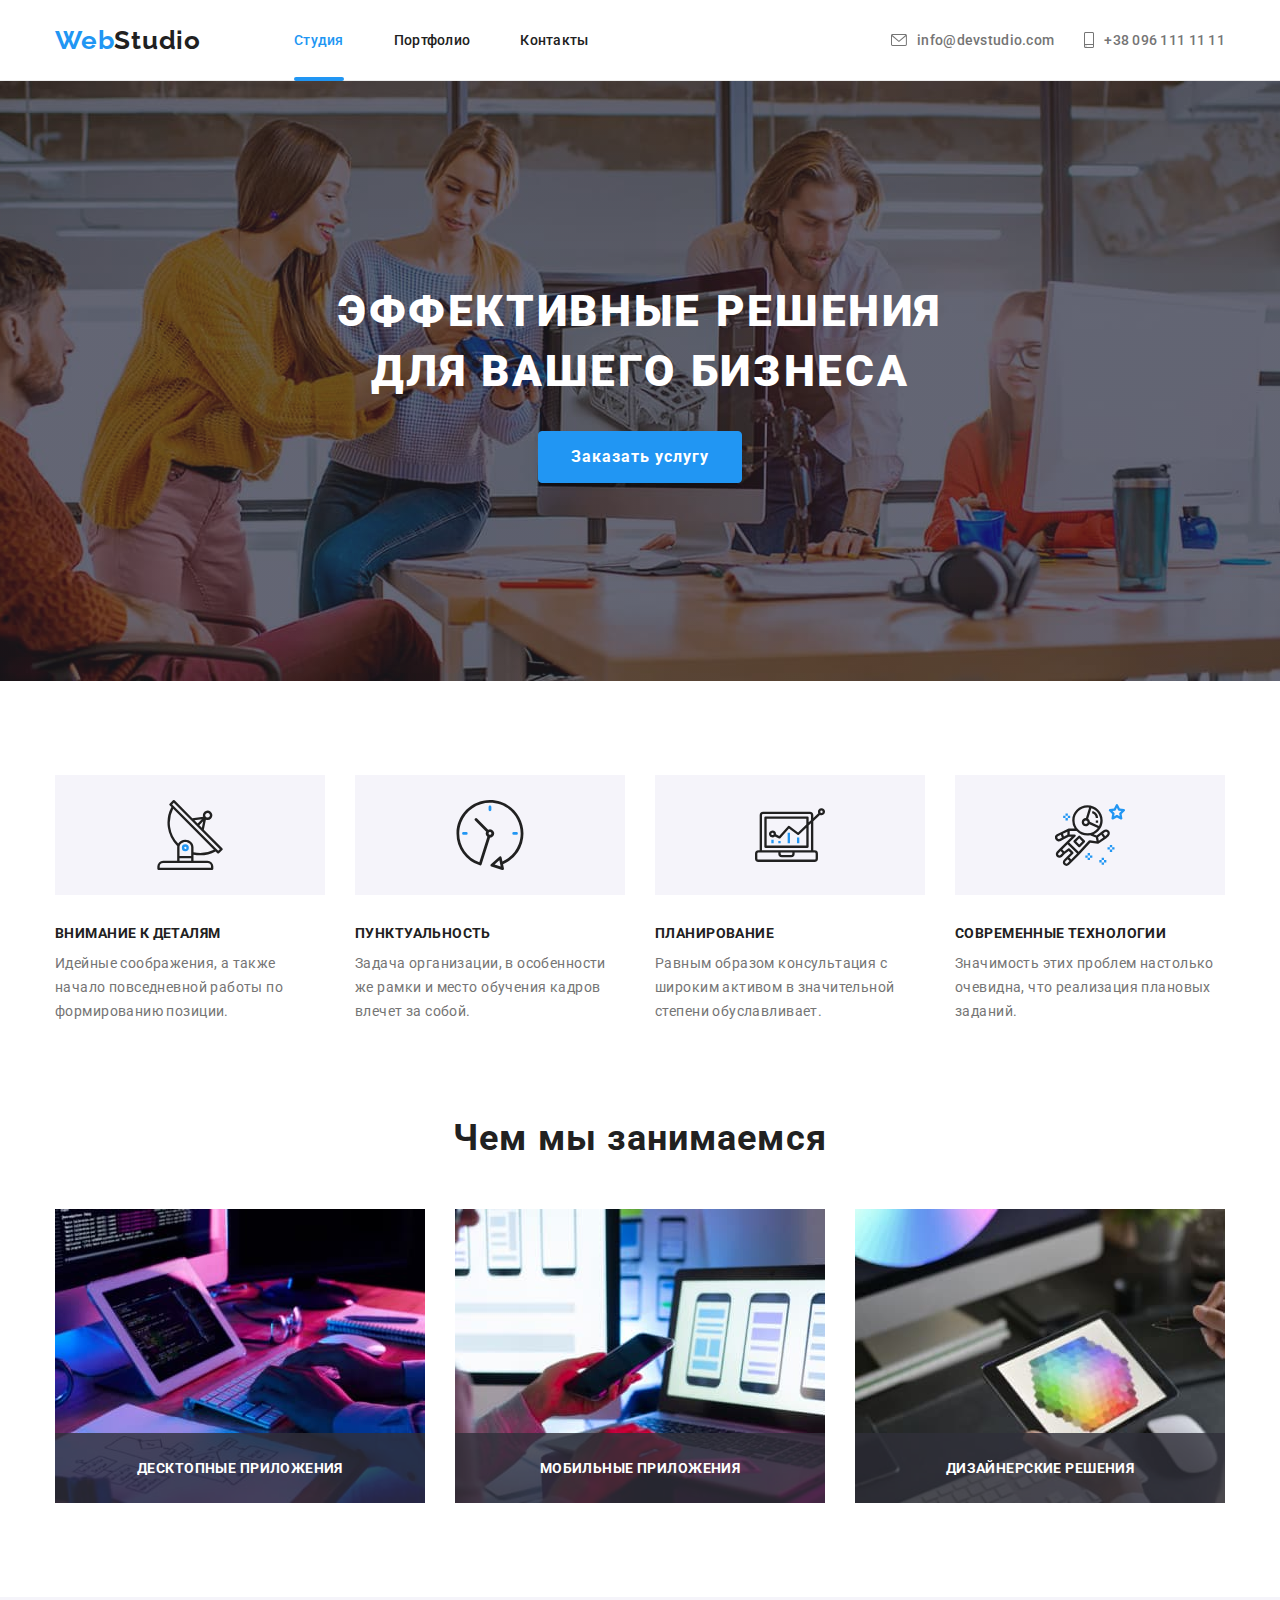
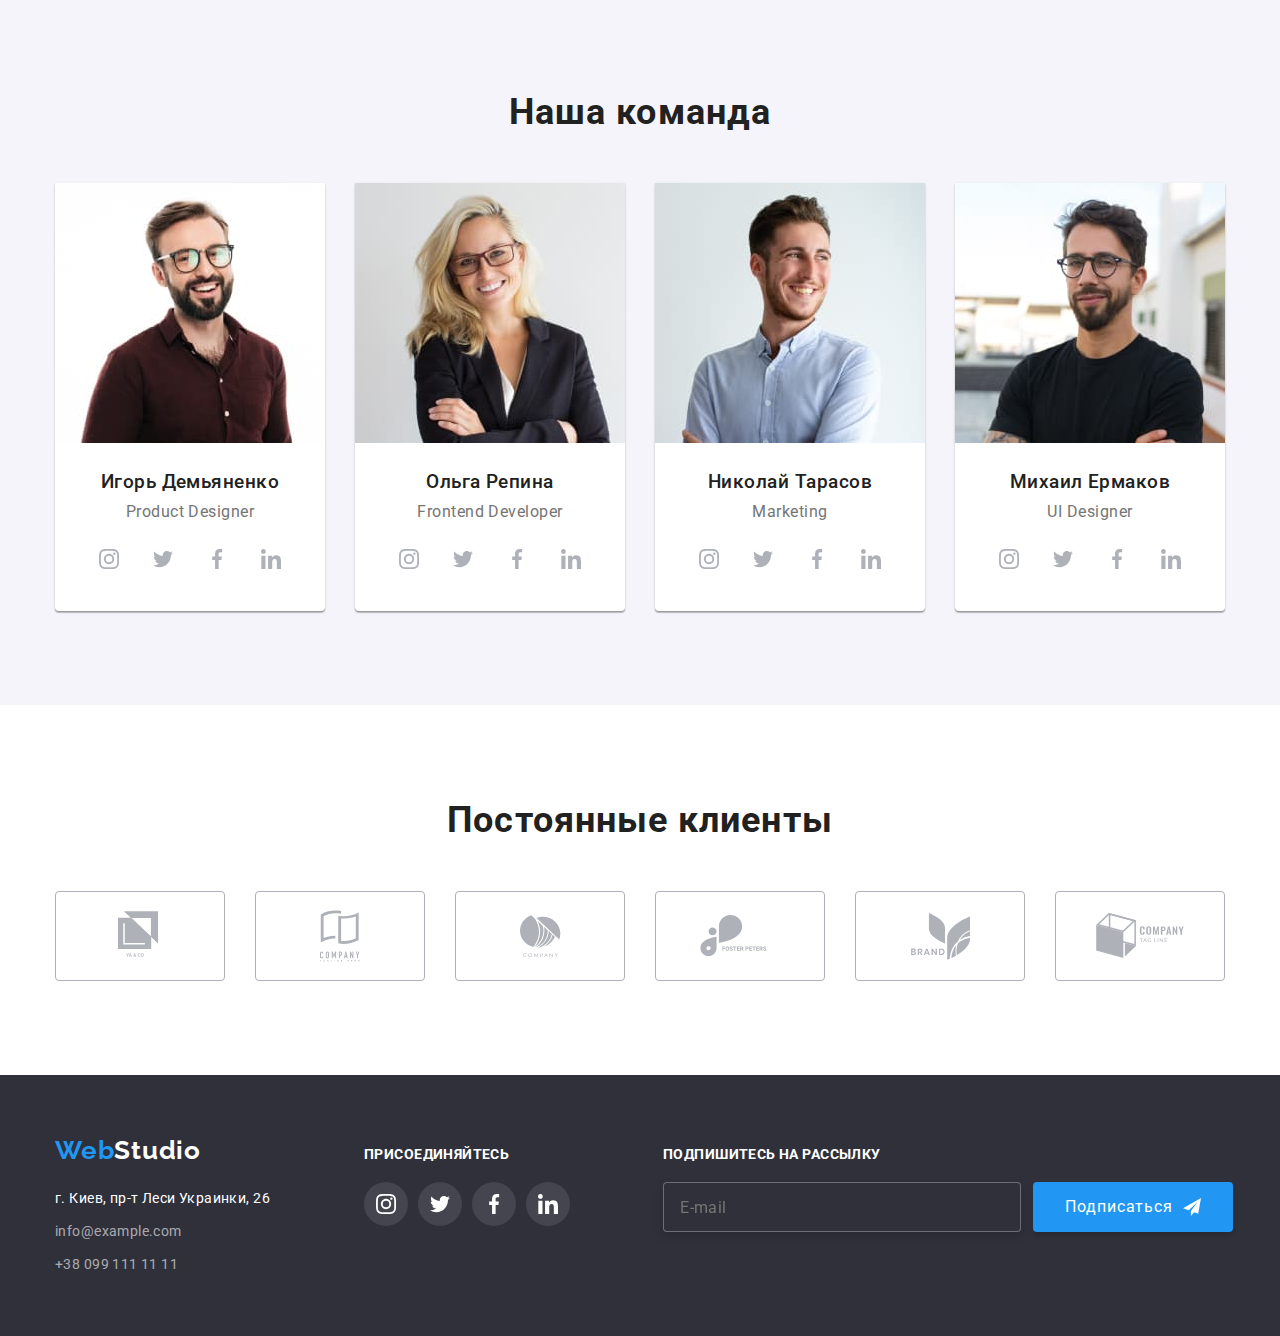
==== commit 7bd3e345: "hw07-v5" ====
--- a/index.html
+++ b/index.html
@@ -154,31 +154,31 @@
               <div class="team__meta">
                 <h3 class="team__name">Игорь Демьяненко</h3>
                 <p class="team__position">Product Designer</p>  
-                <ul class="social-link">
-                  <li class="social-link__list">
-                    <a class="social-link__link" href="#">
-                      <svg class="social-link__icon" width="20px" height="20px">
+                <ul class="social-net">
+                  <li class="social-net__item">
+                    <a class="social-net__link" href="#">
+                      <svg class="social-net__icon" width="20px" height="20px">
                         <use href="./images/icons.svg#instagram"></use>
                       </svg>
                     </a>
                   </li>
-                  <li class="social-link__list">
-                    <a class="social-link__link" href="#">
-                      <svg class="social-link__icon" width="20px" height="20px">
+                  <li class="social-net__item">
+                    <a class="social-net__link" href="#">
+                      <svg class="social-net__icon" width="20px" height="20px">
                         <use href="./images/icons.svg#twitter"></use>
                       </svg>
                     </a>
                   </li>
-                  <li class="social-link__list">
-                    <a class="social-link__link" href="#">
-                      <svg class="social-link__icon" width="20px" height="20px">
+                  <li class="social-net__item">
+                    <a class="social-net__link" href="#">
+                      <svg class="social-net__icon" width="20px" height="20px">
                         <use href="./images/icons.svg#facebook"></use>
                       </svg>
                     </a>
                   </li>
-                  <li class="social-link__list">
-                    <a class="social-link__link" href="#">
-                      <svg class="social-link__icon" width="20px" height="20px">
+                  <li class="social-net__item">
+                    <a class="social-net__link" href="#">
+                      <svg class="social-net__icon" width="20px" height="20px">
                         <use href="./images/icons.svg#linkedin"></use>
                       </svg>
                     </a>
@@ -195,36 +195,36 @@
               <div class="team__meta">
                 <h3 class="team__name">Ольга Репина</h3>
                 <p class="team__position">Frontend Developer</p>
-                <ul class="social-link">
-                  <li class="social-link__list">
-                    <a class="social-link__link" href="#">
-                      <svg class="social-link__icon" width="20px" height="20px">
+                <ul class="social-net">
+                  <li class="social-net__item">
+                    <a class="social-net__link" href="#">
+                      <svg class="social-net__icon" width="20px" height="20px">
                         <use href="./images/icons.svg#instagram"></use>
                       </svg>
                     </a>
                   </li>
-                  <li class="social-link__list">
-                    <a class="social-link__link" href="#">
-                      <svg class="social-link__icon" width="20px" height="20px">
+                  <li class="social-net__item">
+                    <a class="social-net__link" href="#">
+                      <svg class="social-net__icon" width="20px" height="20px">
                         <use href="./images/icons.svg#twitter"></use>
                       </svg>
                     </a>
                   </li>
-                  <li class="social-link__list">
-                    <a class="social-link__link" href="#">
-                      <svg class="social-link__icon" width="20px" height="20px">
+                  <li class="social-net__item">
+                    <a class="social-net__link" href="#">
+                      <svg class="social-net__icon" width="20px" height="20px">
                         <use href="./images/icons.svg#facebook"></use>
                       </svg>
                     </a>
                   </li>
-                  <li class="social-link__list">
-                    <a class="social-link__link" href="#">
-                      <svg class="social-link__icon" width="20px" height="20px">
+                  <li class="social-net__item">
+                    <a class="social-net__link" href="#">
+                      <svg class="social-net__icon" width="20px" height="20px">
                         <use href="./images/icons.svg#linkedin"></use>
                       </svg>
                     </a>
                   </li>
-                </ul>
+                </ul> 
               </div>
             </article>               
           </li>               
@@ -236,36 +236,36 @@
               <div class="team__meta">
                 <h3 class="team__name">Николай Тарасов</h3>
                 <p class="team__position">Marketing</p>
-                <ul class="social-link">
-                  <li class="social-link__list">
-                    <a class="social-link__link" href="#">
-                      <svg class="social-link__icon" width="20px" height="20px">
+                <ul class="social-net">
+                  <li class="social-net__item">
+                    <a class="social-net__link" href="#">
+                      <svg class="social-net__icon" width="20px" height="20px">
                         <use href="./images/icons.svg#instagram"></use>
                       </svg>
                     </a>
                   </li>
-                  <li class="social-link__list">
-                    <a class="social-link__link" href="#">
-                      <svg class="social-link__icon" width="20px" height="20px">
+                  <li class="social-net__item">
+                    <a class="social-net__link" href="#">
+                      <svg class="social-net__icon" width="20px" height="20px">
                         <use href="./images/icons.svg#twitter"></use>
                       </svg>
                     </a>
                   </li>
-                  <li class="social-link__list">
-                    <a class="social-link__link" href="#">
-                      <svg class="social-link__icon" width="20px" height="20px">
+                  <li class="social-net__item">
+                    <a class="social-net__link" href="#">
+                      <svg class="social-net__icon" width="20px" height="20px">
                         <use href="./images/icons.svg#facebook"></use>
                       </svg>
                     </a>
                   </li>
-                  <li class="social-link__list">
-                    <a class="social-link__link" href="#">
-                      <svg class="social-link__icon" width="20px" height="20px">
+                  <li class="social-net__item">
+                    <a class="social-net__link" href="#">
+                      <svg class="social-net__icon" width="20px" height="20px">
                         <use href="./images/icons.svg#linkedin"></use>
                       </svg>
                     </a>
                   </li>
-                </ul>
+                </ul> 
               </div>
             </article>            
           </li>               
@@ -277,36 +277,36 @@
                 <div class="team__meta">
                 <h3 class="team__name">Михаил Ермаков</h3>
                 <p class="team__position">UI Designer</p>
-                <ul class="social-link">
-                  <li class="social-link__list">
-                    <a class="social-link__link" href="#">
-                      <svg class="social-link__icon" width="20px" height="20px">
+                <ul class="social-net">
+                  <li class="social-net__item">
+                    <a class="social-net__link" href="#">
+                      <svg class="social-net__icon" width="20px" height="20px">
                         <use href="./images/icons.svg#instagram"></use>
                       </svg>
                     </a>
                   </li>
-                  <li class="social-link__list">
-                    <a class="social-link__link" href="#">
-                      <svg class="social-link__icon" width="20px" height="20px">
+                  <li class="social-net__item">
+                    <a class="social-net__link" href="#">
+                      <svg class="social-net__icon" width="20px" height="20px">
                         <use href="./images/icons.svg#twitter"></use>
                       </svg>
                     </a>
                   </li>
-                  <li class="social-link__list">
-                    <a class="social-link__link" href="#">
-                      <svg class="social-link__icon" width="20px" height="20px">
+                  <li class="social-net__item">
+                    <a class="social-net__link" href="#">
+                      <svg class="social-net__icon" width="20px" height="20px">
                         <use href="./images/icons.svg#facebook"></use>
                       </svg>
                     </a>
                   </li>
-                  <li class="social-link__list">
-                    <a class="social-link__link" href="#">
-                      <svg class="social-link__icon" width="20px" height="20px">
+                  <li class="social-net__item">
+                    <a class="social-net__link" href="#">
+                      <svg class="social-net__icon" width="20px" height="20px">
                         <use href="./images/icons.svg#linkedin"></use>
                       </svg>
                     </a>
                   </li>
-                </ul>
+                </ul> 
               </div>
             </article>           
           </li>
@@ -368,40 +368,40 @@
         <div class="footer-contacts">
           <a href="./index.html" class="logo footer-contacts__logo"><span class="logo__accent">Web</span>Studio</a>
           <address>
-            <p>г. Киев, пр-т Леси Украинки, 26</p>
+            <p class="footer-contacts__address">г. Киев, пр-т Леси Украинки, 26</p>
             <ul class="footer-contacts__list">
               <li class="footer-contacts__item"><a href="mailto:info@example.com" class="footer-contacts__link">info@example.com</a></li>
               <li class="footer-contacts__item"><a href="tel:+380991111111" class="footer-contacts__link">+38 099 111 11 11</a></li>
             </ul>
           </address>          
         </div>
-        <div class="footer-social-links">
-          <p class="footer-social-links__topic footer__topic">Присоединяйтесь</p>
-          <ul class="footer-social-links__list social-link">
-            <li class="footer-social-links__item">
-              <a class="social-link__link" href="#">
-                <svg class="social-link__icon" width="20px" height="20px">
+        <div class="footer-social">
+          <p class="footer-social__topic footer__topic">Присоединяйтесь</p>
+          <ul class="footer-social__list social-net">
+            <li class="footer-social__item">
+              <a class="social-net__link" href="#">
+                <svg class="social-net__icon" width="20px" height="20px">
                   <use href="./images/icons.svg#instagram"></use>
                 </svg>
               </a>
             </li>
-            <li class="footer-social-links__item">
-              <a class="social-link__link" href="#">
-                <svg class="social-link__icon" width="20px" height="20px">
+            <li class="footer-social__item">
+              <a class="social-net__link" href="#">
+                <svg class="social-net__icon" width="20px" height="20px">
                   <use href="./images/icons.svg#twitter"></use>
                 </svg>
               </a>
             </li>
-            <li class="footer-social-links__item">
-              <a class="social-link__link" href="#">
-                <svg class="social-link__icon" width="20px" height="20px">
+            <li class="footer-social__item">
+              <a class="social-net__link" href="#">
+                <svg class="social-net__icon" width="20px" height="20px">
                   <use href="./images/icons.svg#facebook"></use>
                 </svg>
               </a>
             </li>
-            <li class="footer-social-links__item">
-              <a class="social-link__link" href="#">
-                <svg class="social-link__icon" width="20px" height="20px">
+            <li class="footer-social__item">
+              <a class="social-net__link" href="#">
+                <svg class="social-net__icon" width="20px" height="20px">
                   <use href="./images/icons.svg#linkedin"></use>
                 </svg>
               </a>
--- a/css/main.min.css
+++ b/css/main.min.css
@@ -1,2 +1,2 @@
-/*! modern-normalize v1.0.0 | MIT License | https://github.com/sindresorhus/modern-normalize */*,*::before,*::after{-webkit-box-sizing:border-box;box-sizing:border-box}:root{-moz-tab-size:4;-o-tab-size:4;tab-size:4}html{line-height:1.15;-webkit-text-size-adjust:100%}body{margin:0;padding:0}img{display:block;max-width:100%;height:auto}hr{height:0;color:inherit}abbr[title]{-webkit-text-decoration:underline dotted;text-decoration:underline dotted}b,strong{font-weight:bolder}code,kbd,samp,pre{font-family:ui-monospace, SFMono-Regular, Consolas, "Liberation Mono", Menlo, monospace;font-size:1em}small{font-size:80%}sub,sup{font-size:75%;line-height:0;position:relative;vertical-align:baseline}sub{bottom:-0.25em}sup{top:-0.5em}table{text-indent:0;border-color:inherit}button,input,optgroup,select,textarea{font-family:inherit;font-size:100%;line-height:1.15;margin:0}address{font-style:normal}ul{list-style:none;padding:0;margin:0}a{text-decoration:none}button,select{text-transform:none}button,[type="button"],[type="reset"],[type="submit"]{-webkit-appearance:button}::-moz-focus-inner{border-style:none;padding:0}:-moz-focusring{outline:1px dotted ButtonText}:-moz-ui-invalid{box-shadow:none}legend{padding:0}progress{vertical-align:baseline}::-webkit-inner-spin-button,::-webkit-outer-spin-button{height:auto}[type="search"]{-webkit-appearance:textfield;outline-offset:-2px}::-webkit-search-decoration{-webkit-appearance:none}::-webkit-file-upload-button{-webkit-appearance:button;font:inherit}summary{display:list-item}*{margin:0;padding:0;-webkit-box-sizing:border-box;box-sizing:border-box}body{font-family:'Roboto', sans-serif;color:#212121;font-style:normal;font-weight:400;font-size:14px;padding-left:0px}address p{margin:20px 0 0 0}textarea{resize:none}.logo{font-family:'Raleway', sans-serif;font-weight:700;font-size:26px;line-height:31px;letter-spacing:0.03em;outline:none;color:#212121;margin-right:93px}.logo__accent{color:#2196F3}.nav{display:-webkit-box;display:-ms-flexbox;display:flex;-webkit-box-align:center;-ms-flex-align:center;align-items:center}.nav__list{display:-webkit-box;display:-ms-flexbox;display:flex;-webkit-box-align:center;-ms-flex-align:center;align-items:center}.nav__list :not(:last-child){margin-right:50px}.nav__item{position:relative}.nav__link{display:block;padding:32px 0;font-weight:500;line-height:16px;letter-spacing:0.02em;outline:none;color:#212121;-webkit-transition:color 250ms cubic-bezier(0.4, 0, 0.2, 1);transition:color 250ms cubic-bezier(0.4, 0, 0.2, 1)}.nav__link:visited{color:#212121}.nav__link:hover{color:#2196F3;-webkit-transition:color 250ms cubic-bezier(0.4, 0, 0.2, 1);transition:color 250ms cubic-bezier(0.4, 0, 0.2, 1)}.nav__link:focus{color:#2196F3;-webkit-transition:color 250ms cubic-bezier(0.4, 0, 0.2, 1);transition:color 250ms cubic-bezier(0.4, 0, 0.2, 1)}.nav__current-link{position:relative;display:block;padding:32px 0;font-weight:500;line-height:16px;letter-spacing:0.02em;outline:none;color:#2196F3;-webkit-transition:color 250ms cubic-bezier(0.4, 0, 0.2, 1);transition:color 250ms cubic-bezier(0.4, 0, 0.2, 1)}.nav__current-link::after{position:absolute;left:0;bottom:-1px;content:'';width:100%;height:4px;background-color:#2196F3;border-radius:2px}.button{display:-webkit-box;display:-ms-flexbox;display:flex;-webkit-box-align:center;-ms-flex-align:center;align-items:center;text-align:center}.page-head{position:-webkit-sticky;position:sticky;top:-1px;z-index:2;background-color:#fff;color:#212121;padding:0;border:1px solid #ECECEC}.container{width:1200px;padding:0 15px;margin:0 auto;border-width:1px}.container:focus{outline:none}.head-container{display:-webkit-box;display:-ms-flexbox;display:flex;-webkit-box-align:center;-ms-flex-align:center;align-items:center}.contacts{display:-webkit-box;display:-ms-flexbox;display:flex;-webkit-box-align:center;-ms-flex-align:center;align-items:center;margin-left:auto}.contacts__icon{margin-left:30px;margin-right:10px;fill:currentColor}.contacts__link{display:-webkit-box;display:-ms-flexbox;display:flex;-webkit-box-align:center;-ms-flex-align:center;align-items:center;-webkit-box-pack:center;-ms-flex-pack:center;justify-content:center;white-space:nowrap;color:#757575;font-weight:500;line-height:16px;letter-spacing:0.02em;outline:none;-webkit-transition:color 250ms cubic-bezier(0.4, 0, 0.2, 1);transition:color 250ms cubic-bezier(0.4, 0, 0.2, 1)}.contacts__link:visited{color:#757575}.contacts__link:hover{color:#2196F3;-webkit-transition:color 250ms cubic-bezier(0.4, 0, 0.2, 1);transition:color 250ms cubic-bezier(0.4, 0, 0.2, 1)}.contacts__link:focus{color:#2196F3;-webkit-transition:color 250ms cubic-bezier(0.4, 0, 0.2, 1);transition:color 250ms cubic-bezier(0.4, 0, 0.2, 1)}.footer-section{background-color:#2F303A;color:#fff;line-height:24px;letter-spacing:0.03em;padding:60px 0}.footer__container{display:-webkit-box;display:-ms-flexbox;display:flex;-webkit-box-align:baseline;-ms-flex-align:baseline;align-items:baseline}.footer__topic{font-weight:700;line-height:16px;letter-spacing:0.03em;text-transform:uppercase;margin:0 0 20px 0}.footer-contacts{margin-right:70px}.footer-contacts__logo{color:#fff}.footer-contacts__list{margin:0;display:-webkit-box;display:-ms-flexbox;display:flex;-webkit-box-orient:vertical;-webkit-box-direction:normal;-ms-flex-direction:column;flex-direction:column}.footer-contacts__item{margin-top:9px}.footer-contacts__link{color:rgba(255,255,255,0.6);outline:none;line-height:24px;letter-spacing:0.03em;-webkit-transition:color 250ms cubic-bezier(0.4, 0, 0.2, 1);transition:color 250ms cubic-bezier(0.4, 0, 0.2, 1)}.footer-contacts__link:visited{color:rgba(255,255,255,0.6)}.footer-contacts__link:hover{color:#2196F3;-webkit-transition:color 250ms cubic-bezier(0.4, 0, 0.2, 1);transition:color 250ms cubic-bezier(0.4, 0, 0.2, 1)}.footer-contacts__link:focus{color:#2196F3;-webkit-transition:color 250ms cubic-bezier(0.4, 0, 0.2, 1);transition:color 250ms cubic-bezier(0.4, 0, 0.2, 1)}.footer-social-links{margin-right:93px}.footer-social-links__item{fill:#fff;background-color:rgba(255,255,255,0.1);border-radius:50%;outline:none}.footer-social-links__item:visited{fill:#fff;background-color:rgba(255,255,255,0.1)}.footer-social-links__item:hover,.footer-social-links__item:focus{background-color:#2196F3;border-radius:50%;outline:none;-webkit-transition:background-color 250ms cubic-bezier(0.4, 0, 0.2, 1);transition:background-color 250ms cubic-bezier(0.4, 0, 0.2, 1)}.footer-social-links__item .social-link-a :visited{fill:#fff}.footer-signup{display:-webkit-box;display:-ms-flexbox;display:flex;-webkit-box-align:center;-ms-flex-align:center;align-items:center;-webkit-box-pack:center;-ms-flex-pack:center;justify-content:center;white-space:nowrap}.footer-signup__input{width:358px;height:50px;padding:15px 16px;border:1px solid rgba(255,255,255,0.3);-webkit-box-sizing:border-box;box-sizing:border-box;-webkit-filter:drop-shadow(0px 4px 4px rgba(0,0,0,0.15));filter:drop-shadow(0px 4px 4px rgba(0,0,0,0.15));border-radius:4px;color:rgba(255,255,255,0.6);font-size:16px;line-height:20px;letter-spacing:0.03em;background-color:#2F303A;margin-right:12px}.footer-signup__button{width:200px;height:50px;display:-webkit-box;display:-ms-flexbox;display:flex;-webkit-box-align:center;-ms-flex-align:center;align-items:center;-webkit-box-pack:center;-ms-flex-pack:center;justify-content:center;font-size:16px;line-height:30px;letter-spacing:0.06em;color:currentColor;background-color:#2196F3;-webkit-box-shadow:0px 4px 4px rgba(0,0,0,0.15);box-shadow:0px 4px 4px rgba(0,0,0,0.15);border-radius:4px;border:currentColor}.footer-signup__icon{margin-left:10px;fill:currentColor}.filter{display:-webkit-box;display:-ms-flexbox;display:flex;-webkit-box-pack:center;-ms-flex-pack:center;justify-content:center;text-align:center;margin:0 0 50px 0}.filter :not(:last-child){margin-right:8px}.filter__button{font-weight:500;font-size:16px;line-height:26px;text-align:center;letter-spacing:0.03em;background-color:#F5F4FA;padding:6px 22px;border:1px solid #F5F4FA;border-radius:4px;-webkit-transition:color 250ms cubic-bezier(0.4, 0, 0.2, 1),background-color 250ms cubic-bezier(0.4, 0, 0.2, 1),border 250ms cubic-bezier(0.4, 0, 0.2, 1);transition:color 250ms cubic-bezier(0.4, 0, 0.2, 1),background-color 250ms cubic-bezier(0.4, 0, 0.2, 1),border 250ms cubic-bezier(0.4, 0, 0.2, 1)}.filter__button:focus{color:#fff;background-color:#2196F3;outline:none;-webkit-box-shadow:0px 3px 1px rgba(0,0,0,0.1),0px 1px 2px rgba(0,0,0,0.08),0px 2px 2px rgba(0,0,0,0.12);box-shadow:0px 3px 1px rgba(0,0,0,0.1),0px 1px 2px rgba(0,0,0,0.08),0px 2px 2px rgba(0,0,0,0.12);border:1px solid #2196F3;-webkit-transition:color 250ms cubic-bezier(0.4, 0, 0.2, 1),background-color 250ms cubic-bezier(0.4, 0, 0.2, 1),border 250ms cubic-bezier(0.4, 0, 0.2, 1),-webkit-box-shadow 250ms cubic-bezier(0.4, 0, 0.2, 1);transition:color 250ms cubic-bezier(0.4, 0, 0.2, 1),background-color 250ms cubic-bezier(0.4, 0, 0.2, 1),border 250ms cubic-bezier(0.4, 0, 0.2, 1),-webkit-box-shadow 250ms cubic-bezier(0.4, 0, 0.2, 1);transition:color 250ms cubic-bezier(0.4, 0, 0.2, 1),box-shadow 250ms cubic-bezier(0.4, 0, 0.2, 1),background-color 250ms cubic-bezier(0.4, 0, 0.2, 1),border 250ms cubic-bezier(0.4, 0, 0.2, 1);transition:color 250ms cubic-bezier(0.4, 0, 0.2, 1),box-shadow 250ms cubic-bezier(0.4, 0, 0.2, 1),background-color 250ms cubic-bezier(0.4, 0, 0.2, 1),border 250ms cubic-bezier(0.4, 0, 0.2, 1),-webkit-box-shadow 250ms cubic-bezier(0.4, 0, 0.2, 1)}.filter__button:hover{color:#fff;background-color:#2196F3;outline:none;-webkit-box-shadow:0px 3px 1px rgba(0,0,0,0.1),0px 1px 2px rgba(0,0,0,0.08),0px 2px 2px rgba(0,0,0,0.12);box-shadow:0px 3px 1px rgba(0,0,0,0.1),0px 1px 2px rgba(0,0,0,0.08),0px 2px 2px rgba(0,0,0,0.12);border:1px solid #2196F3;-webkit-transition:color 250ms cubic-bezier(0.4, 0, 0.2, 1),background-color 250ms cubic-bezier(0.4, 0, 0.2, 1),border 250ms cubic-bezier(0.4, 0, 0.2, 1),-webkit-box-shadow 250ms cubic-bezier(0.4, 0, 0.2, 1);transition:color 250ms cubic-bezier(0.4, 0, 0.2, 1),background-color 250ms cubic-bezier(0.4, 0, 0.2, 1),border 250ms cubic-bezier(0.4, 0, 0.2, 1),-webkit-box-shadow 250ms cubic-bezier(0.4, 0, 0.2, 1);transition:color 250ms cubic-bezier(0.4, 0, 0.2, 1),box-shadow 250ms cubic-bezier(0.4, 0, 0.2, 1),background-color 250ms cubic-bezier(0.4, 0, 0.2, 1),border 250ms cubic-bezier(0.4, 0, 0.2, 1);transition:color 250ms cubic-bezier(0.4, 0, 0.2, 1),box-shadow 250ms cubic-bezier(0.4, 0, 0.2, 1),background-color 250ms cubic-bezier(0.4, 0, 0.2, 1),border 250ms cubic-bezier(0.4, 0, 0.2, 1),-webkit-box-shadow 250ms cubic-bezier(0.4, 0, 0.2, 1)}.project{padding:94px 0}.project__list{display:-webkit-box;display:-ms-flexbox;display:flex;-ms-flex-wrap:wrap;flex-wrap:wrap;margin-top:calc(-1 * 30px);margin-left:calc(-1 * 30px)}.project__item{-ms-flex-preferred-size:calc(100% / 3 - 30px);flex-basis:calc(100% / 3 - 30px);margin-top:30px;margin-left:30px;border:1px solid #eee}.project__item:hover{-webkit-box-shadow:0px 1px 1px rgba(0,0,0,0.12),0px 4px 4px rgba(0,0,0,0.06),1px 4px 6px rgba(0,0,0,0.16);box-shadow:0px 1px 1px rgba(0,0,0,0.12),0px 4px 4px rgba(0,0,0,0.06),1px 4px 6px rgba(0,0,0,0.16)}.project__item:hover .project__description-hover{opacity:1;-webkit-transform:translatey(0);transform:translatey(0);-webkit-transition:opacity 250ms cubic-bezier(0.4, 0, 0.2, 1),-webkit-transform 250ms cubic-bezier(0.4, 0, 0.2, 1);transition:opacity 250ms cubic-bezier(0.4, 0, 0.2, 1),-webkit-transform 250ms cubic-bezier(0.4, 0, 0.2, 1);transition:transform 250ms cubic-bezier(0.4, 0, 0.2, 1),opacity 250ms cubic-bezier(0.4, 0, 0.2, 1);transition:transform 250ms cubic-bezier(0.4, 0, 0.2, 1),opacity 250ms cubic-bezier(0.4, 0, 0.2, 1),-webkit-transform 250ms cubic-bezier(0.4, 0, 0.2, 1)}.project__item:focus{border:none;outline:none;-webkit-box-shadow:0px 1px 1px rgba(0,0,0,0.12),0px 4px 4px rgba(0,0,0,0.06),1px 4px 6px rgba(0,0,0,0.16);box-shadow:0px 1px 1px rgba(0,0,0,0.12),0px 4px 4px rgba(0,0,0,0.06),1px 4px 6px rgba(0,0,0,0.16)}.project__item:focus .project__description-hover{opacity:1;-webkit-transform:translatey(0);transform:translatey(0);-webkit-transition:opacity 250ms cubic-bezier(0.4, 0, 0.2, 1),-webkit-transform 250ms cubic-bezier(0.4, 0, 0.2, 1);transition:opacity 250ms cubic-bezier(0.4, 0, 0.2, 1),-webkit-transform 250ms cubic-bezier(0.4, 0, 0.2, 1);transition:transform 250ms cubic-bezier(0.4, 0, 0.2, 1),opacity 250ms cubic-bezier(0.4, 0, 0.2, 1);transition:transform 250ms cubic-bezier(0.4, 0, 0.2, 1),opacity 250ms cubic-bezier(0.4, 0, 0.2, 1),-webkit-transform 250ms cubic-bezier(0.4, 0, 0.2, 1)}.project__link{display:block;color:currentColor}.project__image{position:relative;overflow:hidden}.project__description-hover{position:absolute;padding:63px 24px;width:100%;height:100%;top:0;left:0;background:rgba(33,150,243,0.9);font-size:18px;line-height:28px;letter-spacing:0.03em;color:#fff;outline:none;border:none;opacity:0;-webkit-transform:translatey(100%);transform:translatey(100%);-webkit-transition:opacity 250ms cubic-bezier(0.4, 0, 0.2, 1),-webkit-transform 250ms cubic-bezier(0.4, 0, 0.2, 1);transition:opacity 250ms cubic-bezier(0.4, 0, 0.2, 1),-webkit-transform 250ms cubic-bezier(0.4, 0, 0.2, 1);transition:transform 250ms cubic-bezier(0.4, 0, 0.2, 1),opacity 250ms cubic-bezier(0.4, 0, 0.2, 1);transition:transform 250ms cubic-bezier(0.4, 0, 0.2, 1),opacity 250ms cubic-bezier(0.4, 0, 0.2, 1),-webkit-transform 250ms cubic-bezier(0.4, 0, 0.2, 1)}.project__content{padding:20px 24px}.project__name{font-weight:700;font-size:18px;line-height:36px;letter-spacing:0.06em;margin-bottom:4px}.project__type{font-size:16px;line-height:30px;letter-spacing:0.03em;color:#757575}.title{background-color:#2F303A;text-align:center;padding:200px 0;max-width:1600px;height:600px;margin:0 auto;background-image:-webkit-gradient(linear, left top, right top, from(rgba(47,48,58,0.4)), to(rgba(47,48,58,0.4))),url("../images/hero-background.jpg");background-image:linear-gradient(to right, rgba(47,48,58,0.4), rgba(47,48,58,0.4)),url("../images/hero-background.jpg");background-repeat:no-repeat;background-position:center;background-size:cover}.title__name{max-width:696px;margin:0 auto;text-align:center;color:#fff;font-weight:900;font-size:44px;line-height:60px;letter-spacing:0.06em;text-transform:uppercase}.title__button{background-color:#2196F3;font-weight:700;font-size:16px;line-height:30px;letter-spacing:0.06em;color:#fff;padding:10px 32px;margin-top:30px;border:1px solid #2196F3;border-radius:4px;-webkit-box-shadow:0px 4px 4px rgba(0,0,0,0.15);box-shadow:0px 4px 4px rgba(0,0,0,0.15)}.decision{padding:94px 0}.decision__title{display:none;visibility:hidden}.decision__list{display:-webkit-box;display:-ms-flexbox;display:flex;-webkit-box-align:center;-ms-flex-align:center;align-items:center}.decision__item{margin-right:30px}.decision__card{margin:0}.decision__icon-box{display:-webkit-box;display:-ms-flexbox;display:flex;width:270px;height:120px;-webkit-box-pack:center;-ms-flex-pack:center;justify-content:center;-webkit-box-align:center;-ms-flex-align:center;align-items:center;margin:0 0 30px 0;background-color:#F5F4FA;fill:text-main-dark}.decision__description{margin:0}.decision__description-name{font-weight:700;font-size:14px;line-height:16px;letter-spacing:0.03em;text-transform:uppercase;margin:0 0 10px 0}.decision__description-text{display:block;width:270px;color:#757575;line-height:24px;letter-spacing:0.03em;margin:0;text-transform:none}.subtitle{font-weight:700;font-size:36px;line-height:42px;text-align:center;letter-spacing:0.03em;margin:0 0 50px 0}.scope{padding-bottom:94px}.scope__list{display:-webkit-box;display:-ms-flexbox;display:flex}.scope__list :last-child{margin-right:0}.scope__item{margin-right:30px}.scope__thumb{position:relative;width:370px}.scope__name{position:absolute;bottom:0;text-align:center;width:100%;padding:27px  0;font-weight:bold;font-size:14px;line-height:16px;letter-spacing:0.03em;text-transform:uppercase;color:#fff;background:rgba(47,48,58,0.8)}.clients{padding:94px  0}.clients__list{display:-webkit-box;display:-ms-flexbox;display:flex}.clients__list :hover{fill:#2196F3;border-color:#2196F3;-webkit-transition:border-color 250ms cubic-bezier(0.4, 0, 0.2, 1),fill 250ms cubic-bezier(0.4, 0, 0.2, 1);transition:border-color 250ms cubic-bezier(0.4, 0, 0.2, 1),fill 250ms cubic-bezier(0.4, 0, 0.2, 1)}.clients__list :focus{fill:#2196F3;border-color:#2196F3;outline:none;-webkit-transition:border-color 250ms cubic-bezier(0.4, 0, 0.2, 1),fill 250ms cubic-bezier(0.4, 0, 0.2, 1);transition:border-color 250ms cubic-bezier(0.4, 0, 0.2, 1),fill 250ms cubic-bezier(0.4, 0, 0.2, 1)}.clients__list :not(:first-child){margin-left:30px}.clients__item{color:#AFB1B8;fill:#AFB1B8}.clients__link{display:-webkit-box;display:-ms-flexbox;display:flex;-webkit-box-align:center;-ms-flex-align:center;align-items:center;-webkit-box-pack:center;-ms-flex-pack:center;justify-content:center;width:170px;height:90px;fill:currentColor;color:currentColor;border:1px  solid  currentColor;-webkit-box-sizing:border-box;box-sizing:border-box;border-radius:4px;cursor:pointer;-webkit-transition:border-color 250ms cubic-bezier(0.4, 0, 0.2, 1),fill 250ms cubic-bezier(0.4, 0, 0.2, 1);transition:border-color 250ms cubic-bezier(0.4, 0, 0.2, 1),fill 250ms cubic-bezier(0.4, 0, 0.2, 1)}.clients__link:visited{fill:currentColor;color:currentColor}.team{background-color:#F5F4FA;padding:94px 0}.team__list{display:-webkit-box;display:-ms-flexbox;display:flex;-webkit-box-align:center;-ms-flex-align:center;align-items:center}.team__list :last-child{margin-right:0}.team__item{margin:0 30px 0 0;background-color:#fff;-webkit-box-shadow:0px 1px 3px rgba(0,0,0,0.12),0px 1px 1px rgba(0,0,0,0.14),0px 2px 1px rgba(0,0,0,0.2);box-shadow:0px 1px 3px rgba(0,0,0,0.12),0px 1px 1px rgba(0,0,0,0.14),0px 2px 1px rgba(0,0,0,0.2);border-radius:0px 0px 4px 4px}.team__photo{width:270px}.team__meta{display:-webkit-box;display:-ms-flexbox;display:flex;-webkit-box-orient:vertical;-webkit-box-direction:normal;-ms-flex-direction:column;flex-direction:column;-webkit-box-align:center;-ms-flex-align:center;align-items:center;font-size:16px;line-height:19px;letter-spacing:0.03em;padding:30px 32px}.team__name{font-weight:500;margin-bottom:10px}.team__position{color:#757575;font-size:16px;line-height:19px;text-align:center;letter-spacing:0.03em;margin-bottom:16px}.social-link{display:-webkit-box;display:-ms-flexbox;display:flex;padding:0}.social-link :not(:first-child){margin-left:10px}.social-link__list{color:#AFB1B8;-webkit-transition:color 250ms cubic-bezier(0.4, 0, 0.2, 1);transition:color 250ms cubic-bezier(0.4, 0, 0.2, 1)}.social-link__list :visited{color:#AFB1B8}.social-link__list :hover,.social-link__list :focus{border-radius:50%;fill:#fff;background-color:#2196F3;outline:none;-webkit-transition:background-color 250ms cubic-bezier(0.4, 0, 0.2, 1),fill 250ms cubic-bezier(0.4, 0, 0.2, 1);transition:background-color 250ms cubic-bezier(0.4, 0, 0.2, 1),fill 250ms cubic-bezier(0.4, 0, 0.2, 1)}.social-link__link{display:-webkit-box;display:-ms-flexbox;display:flex;-webkit-box-pack:center;-ms-flex-pack:center;justify-content:center;-webkit-box-align:center;-ms-flex-align:center;align-items:center;width:44px;height:44px;fill:currentColor;color:currentColor;border-radius:50%;-webkit-transition:background-color 250ms cubic-bezier(0.4, 0, 0.2, 1),fill 250ms cubic-bezier(0.4, 0, 0.2, 1);transition:background-color 250ms cubic-bezier(0.4, 0, 0.2, 1),fill 250ms cubic-bezier(0.4, 0, 0.2, 1)}.social-link__link :hover,.social-link__link :focus{border-radius:0;background-color:#2196f3;-webkit-transition:background-color 250ms cubic-bezier(0.4, 0, 0.2, 1),fill 250ms cubic-bezier(0.4, 0, 0.2, 1);transition:background-color 250ms cubic-bezier(0.4, 0, 0.2, 1),fill 250ms cubic-bezier(0.4, 0, 0.2, 1)}.social-link__icon{border-color:none}.backdrop{position:fixed;top:0;left:0;width:100%;height:100%;background:rgba(0,0,0,0.2);z-index:3;opacity:1;-webkit-transition:opacity 250ms cubic-bezier(0.4, 0, 0.2, 1);transition:opacity 250ms cubic-bezier(0.4, 0, 0.2, 1)}.backdrop.is-hidden{visibility:hidden;opacity:0;pointer-events:none;-webkit-transition:opacity 250ms cubic-bezier(0.4, 0, 0.2, 1),visibility 250ms cubic-bezier(0.4, 0, 0.2, 1);transition:opacity 250ms cubic-bezier(0.4, 0, 0.2, 1),visibility 250ms cubic-bezier(0.4, 0, 0.2, 1)}.backdrop.is-hidden .modal{-webkit-transform:translate(-50%, -50%) scale(0.1);transform:translate(-50%, -50%) scale(0.1);-webkit-transition:-webkit-transform 250ms cubic-bezier(0.4, 0, 0.2, 1);transition:-webkit-transform 250ms cubic-bezier(0.4, 0, 0.2, 1);transition:transform 250ms cubic-bezier(0.4, 0, 0.2, 1);transition:transform 250ms cubic-bezier(0.4, 0, 0.2, 1), -webkit-transform 250ms cubic-bezier(0.4, 0, 0.2, 1)}.modal{position:absolute;top:50%;left:50%;-webkit-transform:translate(-50%, -50%) scale(1);transform:translate(-50%, -50%) scale(1);width:528px;height:581px;background:#fff;-webkit-box-shadow:0px 1px 3px rgba(0,0,0,0.12),0px 1px 1px rgba(0,0,0,0.14),0px 2px 1px rgba(0,0,0,0.2);box-shadow:0px 1px 3px rgba(0,0,0,0.12),0px 1px 1px rgba(0,0,0,0.14),0px 2px 1px rgba(0,0,0,0.2);border-radius:4px;overflow-y:auto;-webkit-transition:-webkit-transform 250ms cubic-bezier(0.4, 0, 0.2, 1);transition:-webkit-transform 250ms cubic-bezier(0.4, 0, 0.2, 1);transition:transform 250ms cubic-bezier(0.4, 0, 0.2, 1);transition:transform 250ms cubic-bezier(0.4, 0, 0.2, 1), -webkit-transform 250ms cubic-bezier(0.4, 0, 0.2, 1)}.modal__close-button{position:absolute;top:8px;right:8px;padding:6px;display:-webkit-box;display:-ms-flexbox;display:flex;-webkit-box-pack:center;-ms-flex-pack:center;justify-content:center;-webkit-box-align:center;-ms-flex-align:center;align-items:center;border-radius:50%;border:1px solid rgba(0,0,0,0.1);fill:#000000;outline:none;-webkit-transition:fill 250ms cubic-bezier(0.4, 0, 0.2, 1);transition:fill 250ms cubic-bezier(0.4, 0, 0.2, 1)}.modal__close-block :hover{fill:#2196F3;cursor:pointer;-webkit-transition:fill 250ms cubic-bezier(0.4, 0, 0.2, 1);transition:fill 250ms cubic-bezier(0.4, 0, 0.2, 1)}.modal__close-block :focus{fill:#2196F3;cursor:pointer;-webkit-transition:fill 250ms cubic-bezier(0.4, 0, 0.2, 1);transition:fill 250ms cubic-bezier(0.4, 0, 0.2, 1)}.signup-form{width:448px;margin:40px auto}.signup-form__list{display:-webkit-box;display:-ms-flexbox;display:flex;-webkit-box-orient:vertical;-webkit-box-direction:normal;-ms-flex-direction:column;flex-direction:column;-webkit-box-align:center;-ms-flex-align:center;align-items:center}.signup-form__title{display:block;text-align:center;font-weight:700;font-size:20px;line-height:23px;letter-spacing:0.03em;margin-bottom:12px}.signup-form__item{margin-bottom:10px;width:100%}.signup-form__item :hover{cursor:pointer;border-color:#2196F3;outline:none;-webkit-transition:border-color 250ms cubic-bezier(0.4, 0, 0.2, 1);transition:border-color 250ms cubic-bezier(0.4, 0, 0.2, 1)}.signup-form__item :hover .signup-form__icon{fill:#2196F3;-webkit-transition:fill 250ms cubic-bezier(0.4, 0, 0.2, 1);transition:fill 250ms cubic-bezier(0.4, 0, 0.2, 1)}.signup-form__item :focus{cursor:pointer;border-color:#2196F3;outline:none;-webkit-transition:border-color 250ms cubic-bezier(0.4, 0, 0.2, 1);transition:border-color 250ms cubic-bezier(0.4, 0, 0.2, 1)}.signup-form__item :focus .signup-form__icon{fill:#2196F3;-webkit-transition:fill 250ms cubic-bezier(0.4, 0, 0.2, 1);transition:fill 250ms cubic-bezier(0.4, 0, 0.2, 1)}.signup__comment{margin-bottom:20px;padding:0}.signup-form__agreement{display:block;margin-bottom:30px}.signup-form__checkbox--default{-webkit-appearance:none;-moz-appearance:none;appearance:none;position:absolute;top:0;left:0}.signup-form__checkbox--default:checked+.signup-form__checkbox-icon{border:none;border-radius:2px;background-color:#2196F3;fill:#2196F3}.signup-form__checkbox-icon{margin-right:7px;border:2px solid #212121;border-radius:2px;background-color:#fff;fill:#fff}.signup-form__label{margin-bottom:4px;font-size:12px;line-height:14px;letter-spacing:0.01em;color:#757575}.signup-form__agreement-label{position:relative;display:-webkit-box;display:-ms-flexbox;display:flex;-webkit-box-pack:center;-ms-flex-pack:center;justify-content:center;-webkit-box-align:center;-ms-flex-align:center;align-items:center;margin-bottom:0;font-size:14px;line-height:24px;letter-spacing:0.03em}.signup-form__agreement-text{margin:0;padding:0}.signup-form__agreement-link{color:#2196F3;text-decoration:underline}.signup-form__input{border:1px solid rgba(33,33,33,0.2);border-radius:4px;width:100%;height:40px;padding-left:42px;-webkit-transition:border-color 250ms cubic-bezier(0.4, 0, 0.2, 1);transition:border-color 250ms cubic-bezier(0.4, 0, 0.2, 1)}.signup-form__input.comment-input{height:120px;padding:12px 16px;font-size:12px;line-height:14px;letter-spacing:0.01em}.signup-form__block{position:relative}.signup-form__icon{position:absolute;top:50%;-webkit-transform:translateY(-50%);transform:translateY(-50%);left:12px;fill:#212121;-webkit-transition:fill 250ms cubic-bezier(0.4, 0, 0.2, 1);transition:fill 250ms cubic-bezier(0.4, 0, 0.2, 1)}.signup-form__item-button{padding:0;margin:0}.signup-form__button{width:200px;height:50px;font-weight:700;font-size:16px;line-height:30px;letter-spacing:0.06em;color:#fff;background:#188CE8;-webkit-box-shadow:0px 4px 4px rgba(0,0,0,0.15);box-shadow:0px 4px 4px rgba(0,0,0,0.15);border-radius:4px;border-color:#2196F3;margin:0;padding:0}
+/*! modern-normalize v1.0.0 | MIT License | https://github.com/sindresorhus/modern-normalize */*,*::before,*::after{-webkit-box-sizing:border-box;box-sizing:border-box}:root{-moz-tab-size:4;-o-tab-size:4;tab-size:4}html{line-height:1.15;-webkit-text-size-adjust:100%}body{margin:0;padding:0}img{display:block;max-width:100%;height:auto}hr{height:0;color:inherit}abbr[title]{-webkit-text-decoration:underline dotted;text-decoration:underline dotted}b,strong{font-weight:bolder}code,kbd,samp,pre{font-family:ui-monospace, SFMono-Regular, Consolas, "Liberation Mono", Menlo, monospace;font-size:1em}small{font-size:80%}sub,sup{font-size:75%;line-height:0;position:relative;vertical-align:baseline}sub{bottom:-0.25em}sup{top:-0.5em}table{text-indent:0;border-color:inherit}button,input,optgroup,select,textarea{font-family:inherit;font-size:100%;line-height:1.15;margin:0}address{font-style:normal}ul{list-style:none;padding:0;margin:0}a{text-decoration:none}button,select{text-transform:none}button,[type="button"],[type="reset"],[type="submit"]{-webkit-appearance:button}::-moz-focus-inner{border-style:none;padding:0}:-moz-focusring{outline:1px dotted ButtonText}:-moz-ui-invalid{box-shadow:none}legend{padding:0}progress{vertical-align:baseline}::-webkit-inner-spin-button,::-webkit-outer-spin-button{height:auto}[type="search"]{-webkit-appearance:textfield;outline-offset:-2px}::-webkit-search-decoration{-webkit-appearance:none}::-webkit-file-upload-button{-webkit-appearance:button;font:inherit}summary{display:list-item}*{margin:0;padding:0;-webkit-box-sizing:border-box;box-sizing:border-box}body{font-family:'Roboto', sans-serif;color:#212121;font-style:normal;font-weight:400;font-size:14px;padding-left:0px}address p{margin:20px 0 0 0}textarea{resize:none}.logo{font-family:'Raleway', sans-serif;font-weight:700;font-size:26px;line-height:31px;letter-spacing:0.03em;outline:none;color:#212121;margin-right:93px}.logo__accent{color:#2196F3}.nav{display:-webkit-box;display:-ms-flexbox;display:flex;-webkit-box-align:center;-ms-flex-align:center;align-items:center}.nav__list{display:-webkit-box;display:-ms-flexbox;display:flex;-webkit-box-align:center;-ms-flex-align:center;align-items:center}.nav__list :not(:last-child){margin-right:50px}.nav__item{position:relative}.nav__link{display:block;padding:32px 0;font-weight:500;line-height:16px;letter-spacing:0.02em;outline:none;color:#212121;-webkit-transition:color 250ms cubic-bezier(0.4, 0, 0.2, 1);transition:color 250ms cubic-bezier(0.4, 0, 0.2, 1)}.nav__link:visited{color:#212121}.nav__link:hover{color:#2196F3;-webkit-transition:color 250ms cubic-bezier(0.4, 0, 0.2, 1);transition:color 250ms cubic-bezier(0.4, 0, 0.2, 1)}.nav__link:focus{color:#2196F3;-webkit-transition:color 250ms cubic-bezier(0.4, 0, 0.2, 1);transition:color 250ms cubic-bezier(0.4, 0, 0.2, 1)}.nav__current-link{position:relative;display:block;padding:32px 0;font-weight:500;line-height:16px;letter-spacing:0.02em;outline:none;color:#2196F3;-webkit-transition:color 250ms cubic-bezier(0.4, 0, 0.2, 1);transition:color 250ms cubic-bezier(0.4, 0, 0.2, 1)}.nav__current-link::after{position:absolute;left:0;bottom:-1px;content:'';width:100%;height:4px;background-color:#2196F3;border-radius:2px}.button{display:-webkit-box;display:-ms-flexbox;display:flex;-webkit-box-align:center;-ms-flex-align:center;align-items:center;text-align:center}.page-head{position:-webkit-sticky;position:sticky;top:-1px;z-index:2;background-color:#fff;color:#212121;padding:0;border-bottom:1px solid #ECECEC}.container{width:1200px;padding:0 15px;margin:0 auto;border-width:1px}.container:focus{outline:none}.head-container{display:-webkit-box;display:-ms-flexbox;display:flex;-webkit-box-align:center;-ms-flex-align:center;align-items:center}.contacts{display:-webkit-box;display:-ms-flexbox;display:flex;-webkit-box-align:center;-ms-flex-align:center;align-items:center;margin-left:auto}.contacts__icon{margin-left:30px;margin-right:10px;fill:currentColor}.contacts__link{display:-webkit-box;display:-ms-flexbox;display:flex;-webkit-box-align:center;-ms-flex-align:center;align-items:center;-webkit-box-pack:center;-ms-flex-pack:center;justify-content:center;white-space:nowrap;color:#757575;font-weight:500;line-height:16px;letter-spacing:0.02em;outline:none;-webkit-transition:color 250ms cubic-bezier(0.4, 0, 0.2, 1);transition:color 250ms cubic-bezier(0.4, 0, 0.2, 1)}.contacts__link:visited{color:#757575}.contacts__link:hover{color:#2196F3;-webkit-transition:color 250ms cubic-bezier(0.4, 0, 0.2, 1);transition:color 250ms cubic-bezier(0.4, 0, 0.2, 1)}.contacts__link:focus{color:#2196F3;-webkit-transition:color 250ms cubic-bezier(0.4, 0, 0.2, 1);transition:color 250ms cubic-bezier(0.4, 0, 0.2, 1)}.footer-section{background-color:#2F303A;color:#fff;line-height:24px;letter-spacing:0.03em;padding:60px 0}.footer__container{display:-webkit-box;display:-ms-flexbox;display:flex;-webkit-box-align:baseline;-ms-flex-align:baseline;align-items:baseline}.footer__topic{font-weight:700;line-height:16px;letter-spacing:0.03em;text-transform:uppercase;margin:0 0 20px 0}.footer-contacts{margin-right:70px}.footer-contacts__logo{color:#fff}.footer-contacts__list{margin:0;display:-webkit-box;display:-ms-flexbox;display:flex;-webkit-box-orient:vertical;-webkit-box-direction:normal;-ms-flex-direction:column;flex-direction:column}.footer-contacts__item{margin-top:9px}.footer-contacts__link{color:rgba(255,255,255,0.6);outline:none;line-height:24px;letter-spacing:0.03em;-webkit-transition:color 250ms cubic-bezier(0.4, 0, 0.2, 1);transition:color 250ms cubic-bezier(0.4, 0, 0.2, 1)}.footer-contacts__link:visited{color:rgba(255,255,255,0.6)}.footer-contacts__link:hover{color:#2196F3;-webkit-transition:color 250ms cubic-bezier(0.4, 0, 0.2, 1);transition:color 250ms cubic-bezier(0.4, 0, 0.2, 1)}.footer-contacts__link:focus{color:#2196F3;-webkit-transition:color 250ms cubic-bezier(0.4, 0, 0.2, 1);transition:color 250ms cubic-bezier(0.4, 0, 0.2, 1)}.footer-social{margin-right:93px}.footer-social__item{fill:#fff;background-color:rgba(255,255,255,0.1);border-radius:50%;outline:none}.footer-social__item:visited{fill:#fff;background-color:rgba(255,255,255,0.1)}.footer-social__item:hover,.footer-social__item:focus{background-color:#2196F3;border-radius:50%;outline:none;-webkit-transition:background-color 250ms cubic-bezier(0.4, 0, 0.2, 1);transition:background-color 250ms cubic-bezier(0.4, 0, 0.2, 1)}.footer-social__item .social-net__link :visited{fill:#fff}.footer-signup{display:-webkit-box;display:-ms-flexbox;display:flex;-webkit-box-align:center;-ms-flex-align:center;align-items:center;-webkit-box-pack:center;-ms-flex-pack:center;justify-content:center;white-space:nowrap}.footer-signup__input{width:358px;height:50px;padding:15px 16px;border:1px solid rgba(255,255,255,0.3);-webkit-box-sizing:border-box;box-sizing:border-box;-webkit-filter:drop-shadow(0px 4px 4px rgba(0,0,0,0.15));filter:drop-shadow(0px 4px 4px rgba(0,0,0,0.15));border-radius:4px;color:rgba(255,255,255,0.6);font-size:16px;line-height:20px;letter-spacing:0.03em;background-color:#2F303A;margin-right:12px}.footer-signup__button{width:200px;height:50px;display:-webkit-box;display:-ms-flexbox;display:flex;-webkit-box-align:center;-ms-flex-align:center;align-items:center;-webkit-box-pack:center;-ms-flex-pack:center;justify-content:center;font-size:16px;line-height:30px;letter-spacing:0.06em;color:currentColor;background-color:#2196F3;-webkit-box-shadow:0px 4px 4px rgba(0,0,0,0.15);box-shadow:0px 4px 4px rgba(0,0,0,0.15);border-radius:4px;border:currentColor}.footer-signup__icon{margin-left:10px;fill:currentColor}.filters{display:-webkit-box;display:-ms-flexbox;display:flex;-webkit-box-pack:center;-ms-flex-pack:center;justify-content:center;text-align:center;margin:0 0 50px 0}.filters :not(:last-child){margin-right:8px}.filters__button{font-weight:500;font-size:16px;line-height:26px;text-align:center;letter-spacing:0.03em;background-color:#F5F4FA;padding:6px 22px;border:1px solid #F5F4FA;border-radius:4px;-webkit-transition:color 250ms cubic-bezier(0.4, 0, 0.2, 1),background-color 250ms cubic-bezier(0.4, 0, 0.2, 1),border 250ms cubic-bezier(0.4, 0, 0.2, 1);transition:color 250ms cubic-bezier(0.4, 0, 0.2, 1),background-color 250ms cubic-bezier(0.4, 0, 0.2, 1),border 250ms cubic-bezier(0.4, 0, 0.2, 1)}.filters__button:focus{color:#fff;background-color:#2196F3;outline:none;-webkit-box-shadow:0px 3px 1px rgba(0,0,0,0.1),0px 1px 2px rgba(0,0,0,0.08),0px 2px 2px rgba(0,0,0,0.12);box-shadow:0px 3px 1px rgba(0,0,0,0.1),0px 1px 2px rgba(0,0,0,0.08),0px 2px 2px rgba(0,0,0,0.12);border:1px solid #2196F3;-webkit-transition:color 250ms cubic-bezier(0.4, 0, 0.2, 1),background-color 250ms cubic-bezier(0.4, 0, 0.2, 1),border 250ms cubic-bezier(0.4, 0, 0.2, 1),-webkit-box-shadow 250ms cubic-bezier(0.4, 0, 0.2, 1);transition:color 250ms cubic-bezier(0.4, 0, 0.2, 1),background-color 250ms cubic-bezier(0.4, 0, 0.2, 1),border 250ms cubic-bezier(0.4, 0, 0.2, 1),-webkit-box-shadow 250ms cubic-bezier(0.4, 0, 0.2, 1);transition:color 250ms cubic-bezier(0.4, 0, 0.2, 1),box-shadow 250ms cubic-bezier(0.4, 0, 0.2, 1),background-color 250ms cubic-bezier(0.4, 0, 0.2, 1),border 250ms cubic-bezier(0.4, 0, 0.2, 1);transition:color 250ms cubic-bezier(0.4, 0, 0.2, 1),box-shadow 250ms cubic-bezier(0.4, 0, 0.2, 1),background-color 250ms cubic-bezier(0.4, 0, 0.2, 1),border 250ms cubic-bezier(0.4, 0, 0.2, 1),-webkit-box-shadow 250ms cubic-bezier(0.4, 0, 0.2, 1)}.filters__button:hover{color:#fff;background-color:#2196F3;outline:none;-webkit-box-shadow:0px 3px 1px rgba(0,0,0,0.1),0px 1px 2px rgba(0,0,0,0.08),0px 2px 2px rgba(0,0,0,0.12);box-shadow:0px 3px 1px rgba(0,0,0,0.1),0px 1px 2px rgba(0,0,0,0.08),0px 2px 2px rgba(0,0,0,0.12);border:1px solid #2196F3;-webkit-transition:color 250ms cubic-bezier(0.4, 0, 0.2, 1),background-color 250ms cubic-bezier(0.4, 0, 0.2, 1),border 250ms cubic-bezier(0.4, 0, 0.2, 1),-webkit-box-shadow 250ms cubic-bezier(0.4, 0, 0.2, 1);transition:color 250ms cubic-bezier(0.4, 0, 0.2, 1),background-color 250ms cubic-bezier(0.4, 0, 0.2, 1),border 250ms cubic-bezier(0.4, 0, 0.2, 1),-webkit-box-shadow 250ms cubic-bezier(0.4, 0, 0.2, 1);transition:color 250ms cubic-bezier(0.4, 0, 0.2, 1),box-shadow 250ms cubic-bezier(0.4, 0, 0.2, 1),background-color 250ms cubic-bezier(0.4, 0, 0.2, 1),border 250ms cubic-bezier(0.4, 0, 0.2, 1);transition:color 250ms cubic-bezier(0.4, 0, 0.2, 1),box-shadow 250ms cubic-bezier(0.4, 0, 0.2, 1),background-color 250ms cubic-bezier(0.4, 0, 0.2, 1),border 250ms cubic-bezier(0.4, 0, 0.2, 1),-webkit-box-shadow 250ms cubic-bezier(0.4, 0, 0.2, 1)}.project{padding:94px 0}.project__list{display:-webkit-box;display:-ms-flexbox;display:flex;-ms-flex-wrap:wrap;flex-wrap:wrap;margin-top:calc(-1 * 30px);margin-left:calc(-1 * 30px)}.project__item{-ms-flex-preferred-size:calc(100% / 3 - 30px);flex-basis:calc(100% / 3 - 30px);margin-top:30px;margin-left:30px;border:1px solid #eee}.project__item:hover{-webkit-box-shadow:0px 1px 1px rgba(0,0,0,0.12),0px 4px 4px rgba(0,0,0,0.06),1px 4px 6px rgba(0,0,0,0.16);box-shadow:0px 1px 1px rgba(0,0,0,0.12),0px 4px 4px rgba(0,0,0,0.06),1px 4px 6px rgba(0,0,0,0.16)}.project__item:hover .project__description-hover{opacity:1;-webkit-transform:translatey(0);transform:translatey(0);-webkit-transition:opacity 250ms cubic-bezier(0.4, 0, 0.2, 1),-webkit-transform 250ms cubic-bezier(0.4, 0, 0.2, 1);transition:opacity 250ms cubic-bezier(0.4, 0, 0.2, 1),-webkit-transform 250ms cubic-bezier(0.4, 0, 0.2, 1);transition:transform 250ms cubic-bezier(0.4, 0, 0.2, 1),opacity 250ms cubic-bezier(0.4, 0, 0.2, 1);transition:transform 250ms cubic-bezier(0.4, 0, 0.2, 1),opacity 250ms cubic-bezier(0.4, 0, 0.2, 1),-webkit-transform 250ms cubic-bezier(0.4, 0, 0.2, 1)}.project__item:focus{border:none;outline:none;-webkit-box-shadow:0px 1px 1px rgba(0,0,0,0.12),0px 4px 4px rgba(0,0,0,0.06),1px 4px 6px rgba(0,0,0,0.16);box-shadow:0px 1px 1px rgba(0,0,0,0.12),0px 4px 4px rgba(0,0,0,0.06),1px 4px 6px rgba(0,0,0,0.16)}.project__item:focus .project__description-hover{opacity:1;-webkit-transform:translatey(0);transform:translatey(0);-webkit-transition:opacity 250ms cubic-bezier(0.4, 0, 0.2, 1),-webkit-transform 250ms cubic-bezier(0.4, 0, 0.2, 1);transition:opacity 250ms cubic-bezier(0.4, 0, 0.2, 1),-webkit-transform 250ms cubic-bezier(0.4, 0, 0.2, 1);transition:transform 250ms cubic-bezier(0.4, 0, 0.2, 1),opacity 250ms cubic-bezier(0.4, 0, 0.2, 1);transition:transform 250ms cubic-bezier(0.4, 0, 0.2, 1),opacity 250ms cubic-bezier(0.4, 0, 0.2, 1),-webkit-transform 250ms cubic-bezier(0.4, 0, 0.2, 1)}.project__link{display:block;color:currentColor}.project__image{position:relative;overflow:hidden}.project__description-hover{position:absolute;padding:63px 24px;width:100%;height:100%;top:0;left:0;background:rgba(33,150,243,0.9);font-size:18px;line-height:28px;letter-spacing:0.03em;color:#fff;outline:none;border:none;opacity:0;-webkit-transform:translatey(100%);transform:translatey(100%);-webkit-transition:opacity 250ms cubic-bezier(0.4, 0, 0.2, 1),-webkit-transform 250ms cubic-bezier(0.4, 0, 0.2, 1);transition:opacity 250ms cubic-bezier(0.4, 0, 0.2, 1),-webkit-transform 250ms cubic-bezier(0.4, 0, 0.2, 1);transition:transform 250ms cubic-bezier(0.4, 0, 0.2, 1),opacity 250ms cubic-bezier(0.4, 0, 0.2, 1);transition:transform 250ms cubic-bezier(0.4, 0, 0.2, 1),opacity 250ms cubic-bezier(0.4, 0, 0.2, 1),-webkit-transform 250ms cubic-bezier(0.4, 0, 0.2, 1)}.project__content{padding:20px 24px}.project__name{font-weight:700;font-size:18px;line-height:36px;letter-spacing:0.06em;margin-bottom:4px}.project__type{font-size:16px;line-height:30px;letter-spacing:0.03em;color:#757575}.title{background-color:#2F303A;text-align:center;padding:200px 0;max-width:1600px;height:600px;margin:0 auto;background-image:-webkit-gradient(linear, left top, right top, from(rgba(47,48,58,0.4)), to(rgba(47,48,58,0.4))),url("../images/hero-background.jpg");background-image:linear-gradient(to right, rgba(47,48,58,0.4), rgba(47,48,58,0.4)),url("../images/hero-background.jpg");background-repeat:no-repeat;background-position:center;background-size:cover}.title__name{max-width:696px;margin:0 auto;text-align:center;color:#fff;font-weight:900;font-size:44px;line-height:60px;letter-spacing:0.06em;text-transform:uppercase}.title__button{background-color:#2196F3;font-weight:700;font-size:16px;line-height:30px;letter-spacing:0.06em;color:#fff;padding:10px 32px;margin-top:30px;border:1px solid #2196F3;border-radius:4px;-webkit-box-shadow:0px 4px 4px rgba(0,0,0,0.15);box-shadow:0px 4px 4px rgba(0,0,0,0.15)}.decision{padding:94px 0}.decision__title{display:none;visibility:hidden}.decision__list{display:-webkit-box;display:-ms-flexbox;display:flex;-webkit-box-align:center;-ms-flex-align:center;align-items:center}.decision__item{margin-right:30px}.decision__card{margin:0}.decision__icon-box{display:-webkit-box;display:-ms-flexbox;display:flex;width:270px;height:120px;-webkit-box-pack:center;-ms-flex-pack:center;justify-content:center;-webkit-box-align:center;-ms-flex-align:center;align-items:center;margin:0 0 30px 0;background-color:#F5F4FA;fill:text-main-dark}.decision__description{margin:0}.decision__description-name{font-weight:700;font-size:14px;line-height:16px;letter-spacing:0.03em;text-transform:uppercase;margin:0 0 10px 0}.decision__description-text{display:block;width:270px;color:#757575;line-height:24px;letter-spacing:0.03em;margin:0;text-transform:none}.subtitle{font-weight:700;font-size:36px;line-height:42px;text-align:center;letter-spacing:0.03em;margin:0 0 50px 0}.scope{padding-bottom:94px}.scope__list{display:-webkit-box;display:-ms-flexbox;display:flex}.scope__list :last-child{margin-right:0}.scope__item{margin-right:30px}.scope__thumb{position:relative;width:370px}.scope__name{position:absolute;bottom:0;text-align:center;width:100%;padding:27px  0;font-weight:bold;font-size:14px;line-height:16px;letter-spacing:0.03em;text-transform:uppercase;color:#fff;background:rgba(47,48,58,0.8)}.clients{padding:94px  0}.clients__list{display:-webkit-box;display:-ms-flexbox;display:flex}.clients__list :hover{fill:#2196F3;border-color:#2196F3;-webkit-transition:border-color 250ms cubic-bezier(0.4, 0, 0.2, 1),fill 250ms cubic-bezier(0.4, 0, 0.2, 1);transition:border-color 250ms cubic-bezier(0.4, 0, 0.2, 1),fill 250ms cubic-bezier(0.4, 0, 0.2, 1)}.clients__list :focus{fill:#2196F3;border-color:#2196F3;outline:none;-webkit-transition:border-color 250ms cubic-bezier(0.4, 0, 0.2, 1),fill 250ms cubic-bezier(0.4, 0, 0.2, 1);transition:border-color 250ms cubic-bezier(0.4, 0, 0.2, 1),fill 250ms cubic-bezier(0.4, 0, 0.2, 1)}.clients__list :not(:first-child){margin-left:30px}.clients__item{color:#AFB1B8;fill:#AFB1B8}.clients__link{display:-webkit-box;display:-ms-flexbox;display:flex;-webkit-box-align:center;-ms-flex-align:center;align-items:center;-webkit-box-pack:center;-ms-flex-pack:center;justify-content:center;width:170px;height:90px;fill:currentColor;color:currentColor;border:1px  solid  currentColor;-webkit-box-sizing:border-box;box-sizing:border-box;border-radius:4px;cursor:pointer;-webkit-transition:border-color 250ms cubic-bezier(0.4, 0, 0.2, 1),fill 250ms cubic-bezier(0.4, 0, 0.2, 1);transition:border-color 250ms cubic-bezier(0.4, 0, 0.2, 1),fill 250ms cubic-bezier(0.4, 0, 0.2, 1)}.clients__link:visited{fill:currentColor;color:currentColor}.team{background-color:#F5F4FA;padding:94px 0}.team__list{display:-webkit-box;display:-ms-flexbox;display:flex;-webkit-box-align:center;-ms-flex-align:center;align-items:center}.team__list :last-child{margin-right:0}.team__item{margin:0 30px 0 0;background-color:#fff;-webkit-box-shadow:0px 1px 3px rgba(0,0,0,0.12),0px 1px 1px rgba(0,0,0,0.14),0px 2px 1px rgba(0,0,0,0.2);box-shadow:0px 1px 3px rgba(0,0,0,0.12),0px 1px 1px rgba(0,0,0,0.14),0px 2px 1px rgba(0,0,0,0.2);border-radius:0px 0px 4px 4px}.team__photo{width:270px}.team__meta{display:-webkit-box;display:-ms-flexbox;display:flex;-webkit-box-orient:vertical;-webkit-box-direction:normal;-ms-flex-direction:column;flex-direction:column;-webkit-box-align:center;-ms-flex-align:center;align-items:center;font-size:16px;line-height:19px;letter-spacing:0.03em;padding:30px 32px}.team__name{font-weight:500;margin-bottom:10px}.team__position{color:#757575;font-size:16px;line-height:19px;text-align:center;letter-spacing:0.03em;margin-bottom:16px}.social-net{display:-webkit-box;display:-ms-flexbox;display:flex;padding:0}.social-net :not(:first-child){margin-left:10px}.social-net__item{color:#AFB1B8;-webkit-transition:color 250ms cubic-bezier(0.4, 0, 0.2, 1);transition:color 250ms cubic-bezier(0.4, 0, 0.2, 1)}.social-net__item :visited{color:#AFB1B8}.social-net__item :hover,.social-net__item :focus{border-radius:50%;fill:#fff;background-color:#2196F3;outline:none;-webkit-transition:background-color 250ms cubic-bezier(0.4, 0, 0.2, 1),fill 250ms cubic-bezier(0.4, 0, 0.2, 1);transition:background-color 250ms cubic-bezier(0.4, 0, 0.2, 1),fill 250ms cubic-bezier(0.4, 0, 0.2, 1)}.social-net__link{display:-webkit-box;display:-ms-flexbox;display:flex;-webkit-box-pack:center;-ms-flex-pack:center;justify-content:center;-webkit-box-align:center;-ms-flex-align:center;align-items:center;width:44px;height:44px;fill:currentColor;color:currentColor;border-radius:50%;-webkit-transition:background-color 250ms cubic-bezier(0.4, 0, 0.2, 1),fill 250ms cubic-bezier(0.4, 0, 0.2, 1);transition:background-color 250ms cubic-bezier(0.4, 0, 0.2, 1),fill 250ms cubic-bezier(0.4, 0, 0.2, 1)}.social-net__link :hover,.social-net__link :focus{border-radius:0;background-color:#2196f3;-webkit-transition:background-color 250ms cubic-bezier(0.4, 0, 0.2, 1),fill 250ms cubic-bezier(0.4, 0, 0.2, 1);transition:background-color 250ms cubic-bezier(0.4, 0, 0.2, 1),fill 250ms cubic-bezier(0.4, 0, 0.2, 1)}.social-net__icon{border-color:none}.backdrop{position:fixed;top:0;left:0;width:100%;height:100%;background:rgba(0,0,0,0.2);z-index:3;opacity:1;-webkit-transition:opacity 250ms cubic-bezier(0.4, 0, 0.2, 1);transition:opacity 250ms cubic-bezier(0.4, 0, 0.2, 1)}.backdrop.is-hidden{visibility:hidden;opacity:0;pointer-events:none;-webkit-transition:opacity 250ms cubic-bezier(0.4, 0, 0.2, 1),visibility 250ms cubic-bezier(0.4, 0, 0.2, 1);transition:opacity 250ms cubic-bezier(0.4, 0, 0.2, 1),visibility 250ms cubic-bezier(0.4, 0, 0.2, 1)}.backdrop.is-hidden .modal{-webkit-transform:translate(-50%, -50%) scale(0.1);transform:translate(-50%, -50%) scale(0.1);-webkit-transition:-webkit-transform 250ms cubic-bezier(0.4, 0, 0.2, 1);transition:-webkit-transform 250ms cubic-bezier(0.4, 0, 0.2, 1);transition:transform 250ms cubic-bezier(0.4, 0, 0.2, 1);transition:transform 250ms cubic-bezier(0.4, 0, 0.2, 1), -webkit-transform 250ms cubic-bezier(0.4, 0, 0.2, 1)}.modal{position:absolute;top:50%;left:50%;-webkit-transform:translate(-50%, -50%) scale(1);transform:translate(-50%, -50%) scale(1);width:528px;height:581px;background:#fff;-webkit-box-shadow:0px 1px 3px rgba(0,0,0,0.12),0px 1px 1px rgba(0,0,0,0.14),0px 2px 1px rgba(0,0,0,0.2);box-shadow:0px 1px 3px rgba(0,0,0,0.12),0px 1px 1px rgba(0,0,0,0.14),0px 2px 1px rgba(0,0,0,0.2);border-radius:4px;overflow-y:auto;-webkit-transition:-webkit-transform 250ms cubic-bezier(0.4, 0, 0.2, 1);transition:-webkit-transform 250ms cubic-bezier(0.4, 0, 0.2, 1);transition:transform 250ms cubic-bezier(0.4, 0, 0.2, 1);transition:transform 250ms cubic-bezier(0.4, 0, 0.2, 1), -webkit-transform 250ms cubic-bezier(0.4, 0, 0.2, 1)}.modal__close-button{position:absolute;top:8px;right:8px;padding:6px;display:-webkit-box;display:-ms-flexbox;display:flex;-webkit-box-pack:center;-ms-flex-pack:center;justify-content:center;-webkit-box-align:center;-ms-flex-align:center;align-items:center;border-radius:50%;border:1px solid rgba(0,0,0,0.1);fill:#000000;outline:none;-webkit-transition:fill 250ms cubic-bezier(0.4, 0, 0.2, 1);transition:fill 250ms cubic-bezier(0.4, 0, 0.2, 1)}.modal__close-block :hover{fill:#2196F3;cursor:pointer;-webkit-transition:fill 250ms cubic-bezier(0.4, 0, 0.2, 1);transition:fill 250ms cubic-bezier(0.4, 0, 0.2, 1)}.modal__close-block :focus{fill:#2196F3;cursor:pointer;-webkit-transition:fill 250ms cubic-bezier(0.4, 0, 0.2, 1);transition:fill 250ms cubic-bezier(0.4, 0, 0.2, 1)}.signup-form{width:448px;margin:40px auto}.signup-form__list{display:-webkit-box;display:-ms-flexbox;display:flex;-webkit-box-orient:vertical;-webkit-box-direction:normal;-ms-flex-direction:column;flex-direction:column;-webkit-box-align:center;-ms-flex-align:center;align-items:center}.signup-form__title{display:block;text-align:center;font-weight:700;font-size:20px;line-height:23px;letter-spacing:0.03em;margin-bottom:12px}.signup-form__item{margin-bottom:10px;width:100%}.signup-form__item :hover{cursor:pointer;border-color:#2196F3;outline:none;-webkit-transition:border-color 250ms cubic-bezier(0.4, 0, 0.2, 1);transition:border-color 250ms cubic-bezier(0.4, 0, 0.2, 1)}.signup-form__item :hover .signup-form__icon{fill:#2196F3;-webkit-transition:fill 250ms cubic-bezier(0.4, 0, 0.2, 1);transition:fill 250ms cubic-bezier(0.4, 0, 0.2, 1)}.signup-form__item :focus{cursor:pointer;border-color:#2196F3;outline:none;-webkit-transition:border-color 250ms cubic-bezier(0.4, 0, 0.2, 1);transition:border-color 250ms cubic-bezier(0.4, 0, 0.2, 1)}.signup-form__item :focus .signup-form__icon{fill:#2196F3;-webkit-transition:fill 250ms cubic-bezier(0.4, 0, 0.2, 1);transition:fill 250ms cubic-bezier(0.4, 0, 0.2, 1)}.signup__comment{margin-bottom:20px;padding:0}.signup-form__agreement{display:block;margin-bottom:30px}.signup-form__checkbox--default{-webkit-appearance:none;-moz-appearance:none;appearance:none;position:absolute;top:0;left:0}.signup-form__checkbox--default:checked+.signup-form__checkbox-icon{border:none;border-radius:2px;background-color:#2196F3;fill:#2196F3}.signup-form__checkbox-icon{margin-right:7px;border:2px solid #212121;border-radius:2px;background-color:#fff;fill:#fff}.signup-form__label{margin-bottom:4px;font-size:12px;line-height:14px;letter-spacing:0.01em;color:#757575}.signup-form__agreement-label{position:relative;display:-webkit-box;display:-ms-flexbox;display:flex;-webkit-box-pack:center;-ms-flex-pack:center;justify-content:center;-webkit-box-align:center;-ms-flex-align:center;align-items:center;margin-bottom:0;font-size:14px;line-height:24px;letter-spacing:0.03em}.signup-form__agreement-text{margin:0;padding:0}.signup-form__agreement-link{color:#2196F3;text-decoration:underline}.signup-form__input{border:1px solid rgba(33,33,33,0.2);border-radius:4px;width:100%;height:40px;padding-left:42px;-webkit-transition:border-color 250ms cubic-bezier(0.4, 0, 0.2, 1);transition:border-color 250ms cubic-bezier(0.4, 0, 0.2, 1)}.signup-form__input.comment-input{height:120px;padding:12px 16px;font-size:12px;line-height:14px;letter-spacing:0.01em}.signup-form__block{position:relative}.signup-form__icon{position:absolute;top:50%;-webkit-transform:translateY(-50%);transform:translateY(-50%);left:12px;fill:#212121;-webkit-transition:fill 250ms cubic-bezier(0.4, 0, 0.2, 1);transition:fill 250ms cubic-bezier(0.4, 0, 0.2, 1)}.signup-form__item-button{padding:0;margin:0}.signup-form__button{width:200px;height:50px;font-weight:700;font-size:16px;line-height:30px;letter-spacing:0.06em;color:#fff;background:#188CE8;-webkit-box-shadow:0px 4px 4px rgba(0,0,0,0.15);box-shadow:0px 4px 4px rgba(0,0,0,0.15);border-radius:4px;border-color:#2196F3;margin:0;padding:0}
 /*# sourceMappingURL=main.min.css.map */